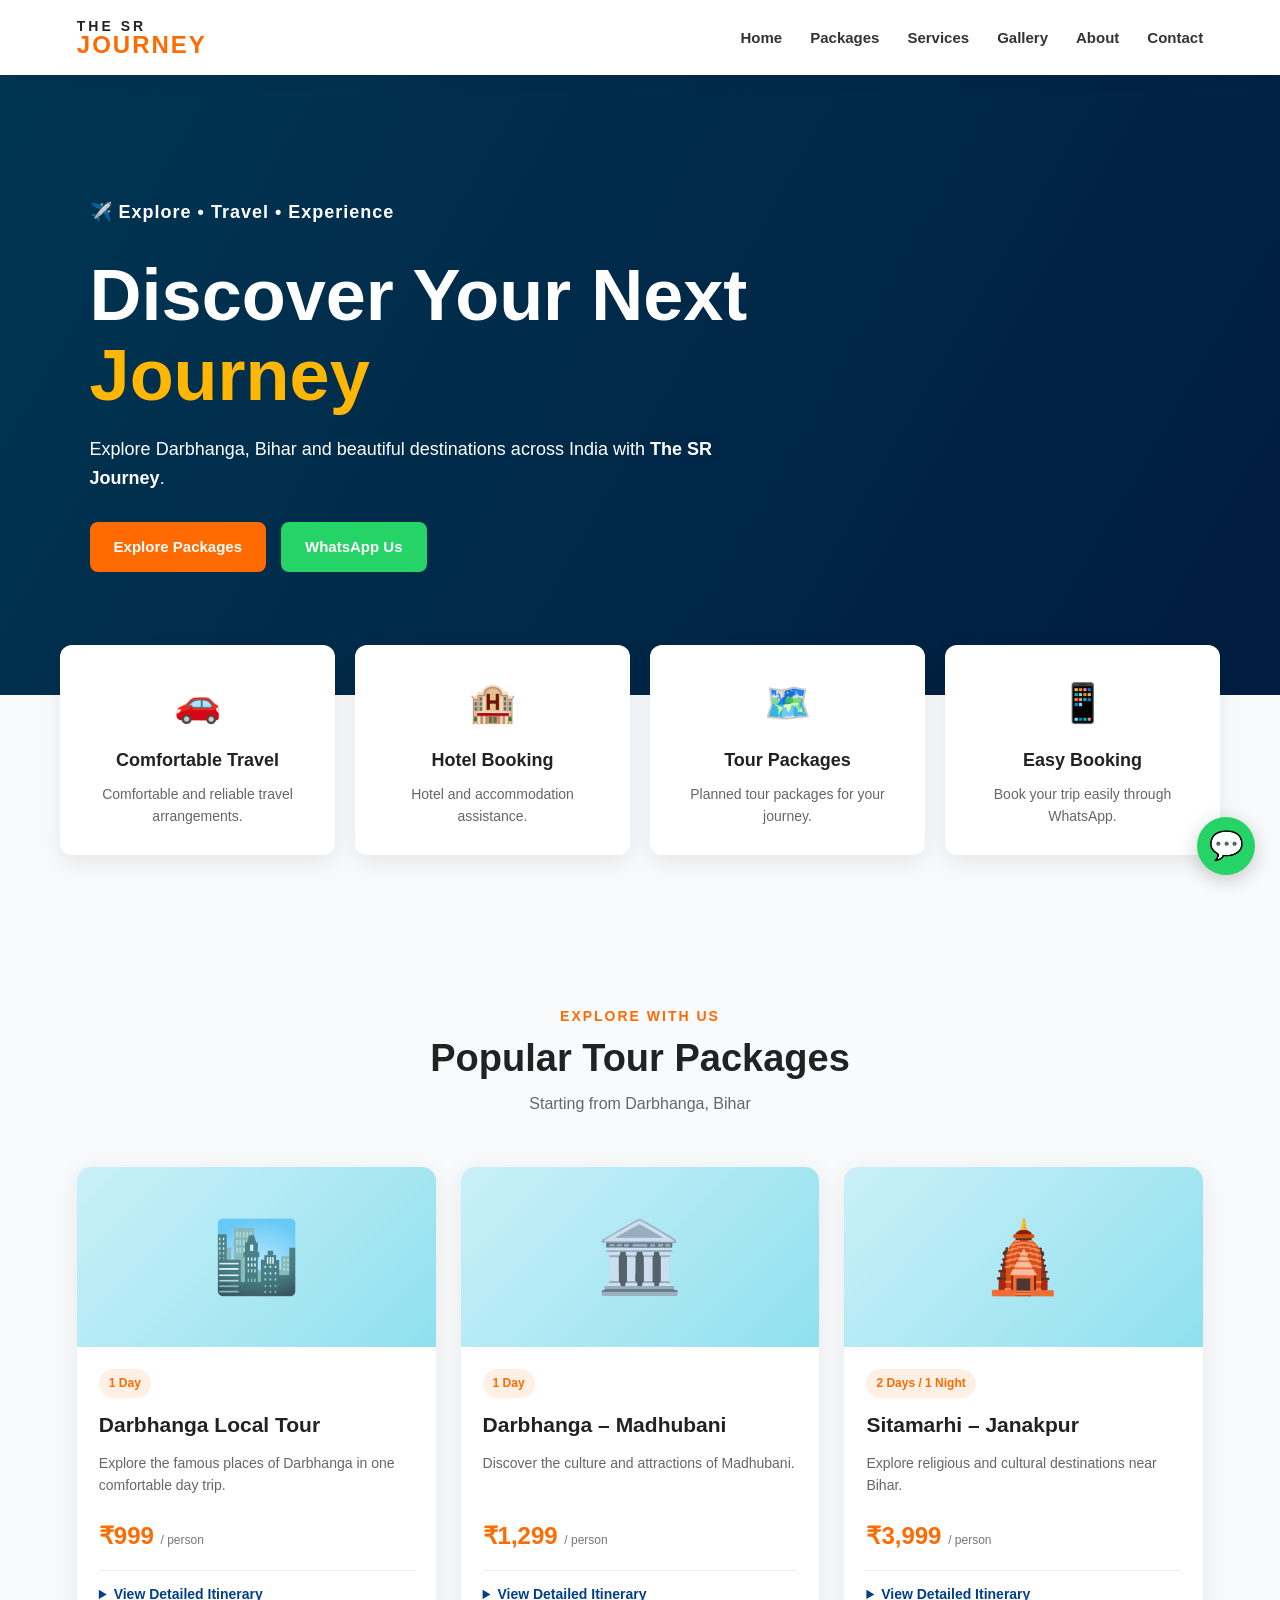
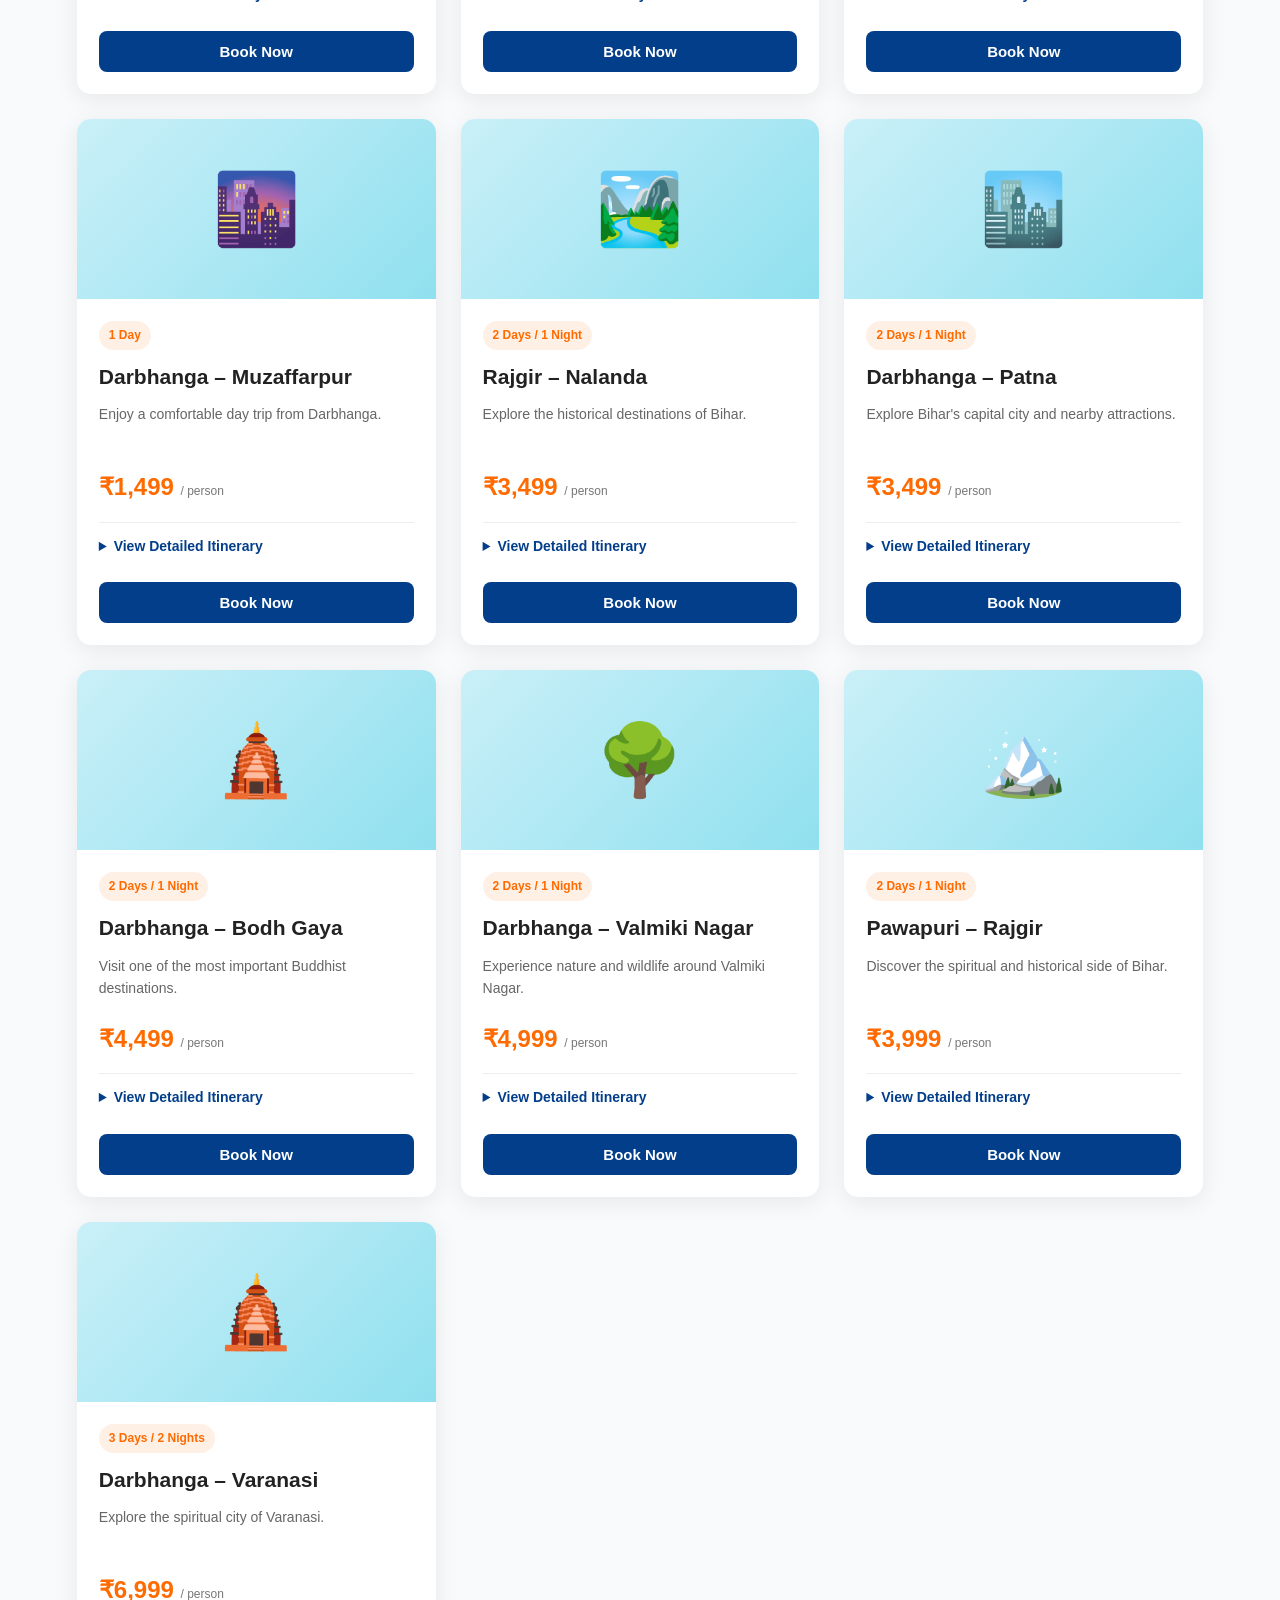
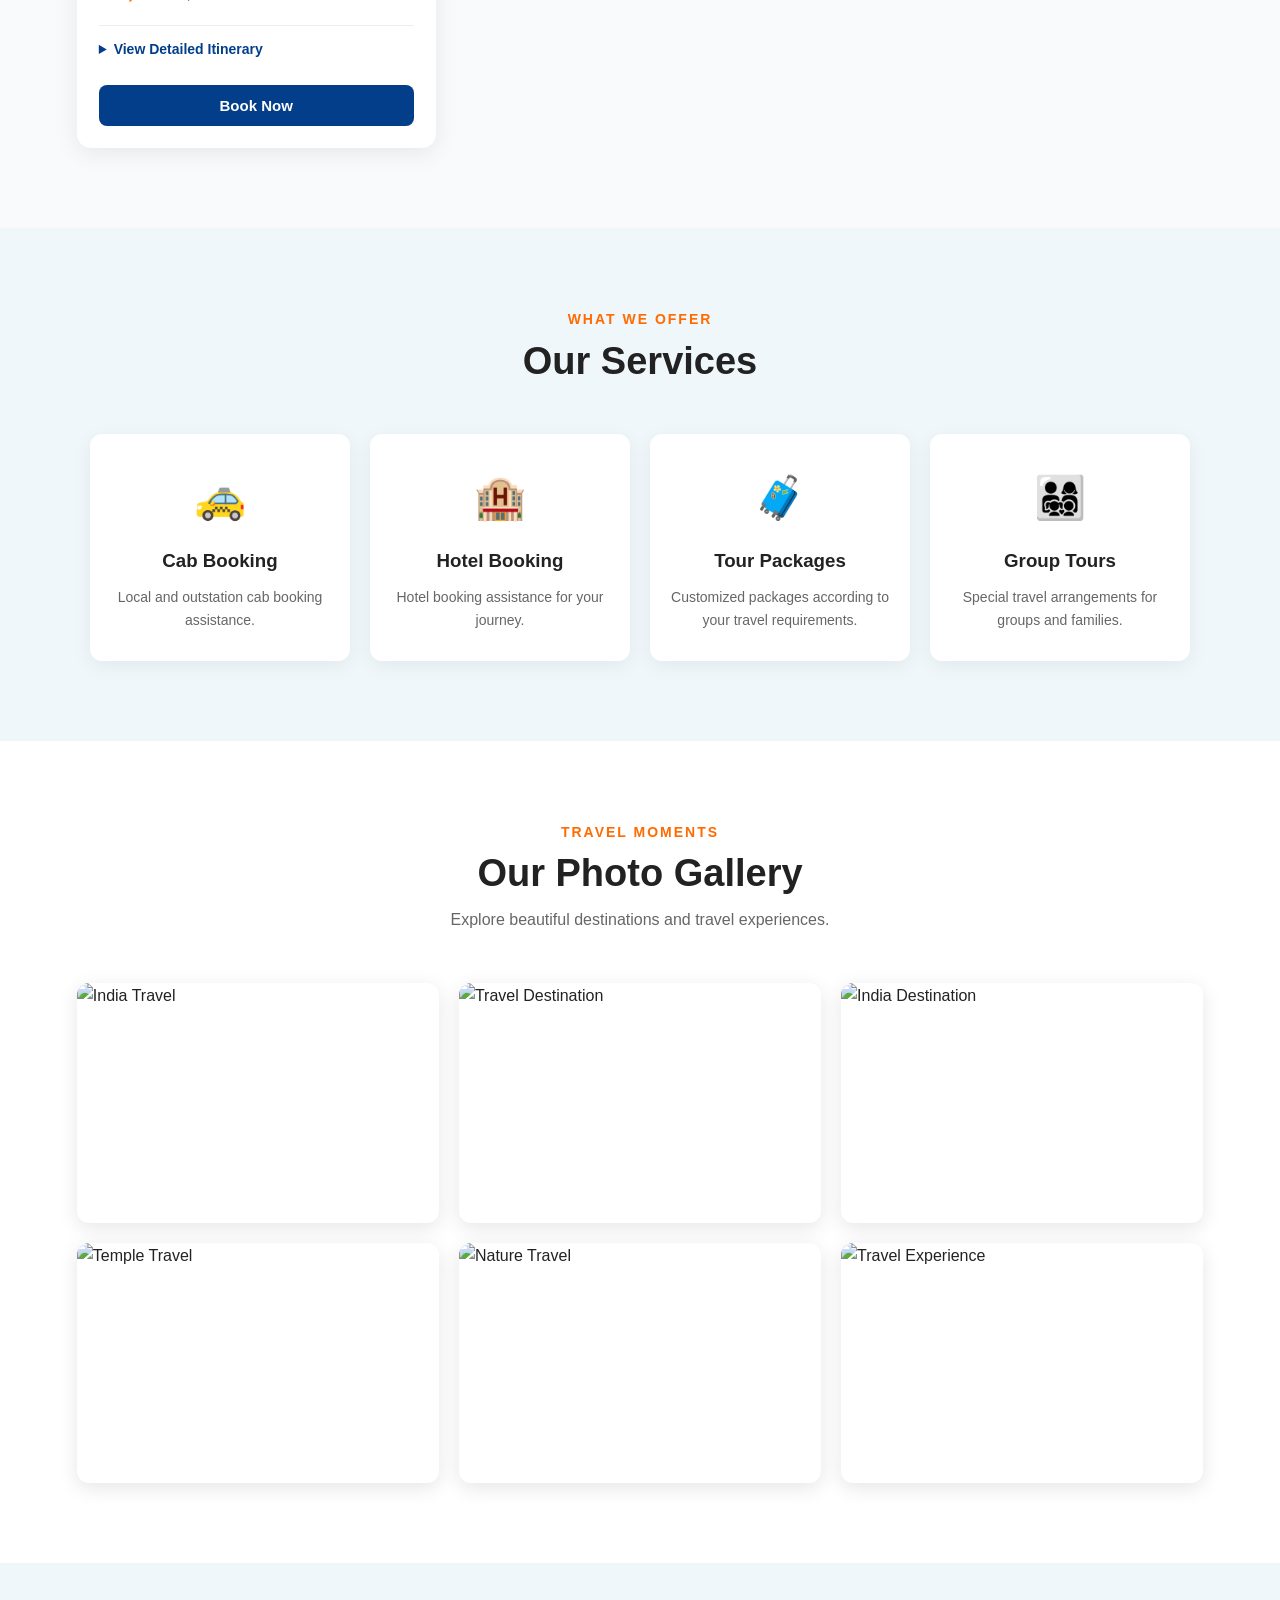
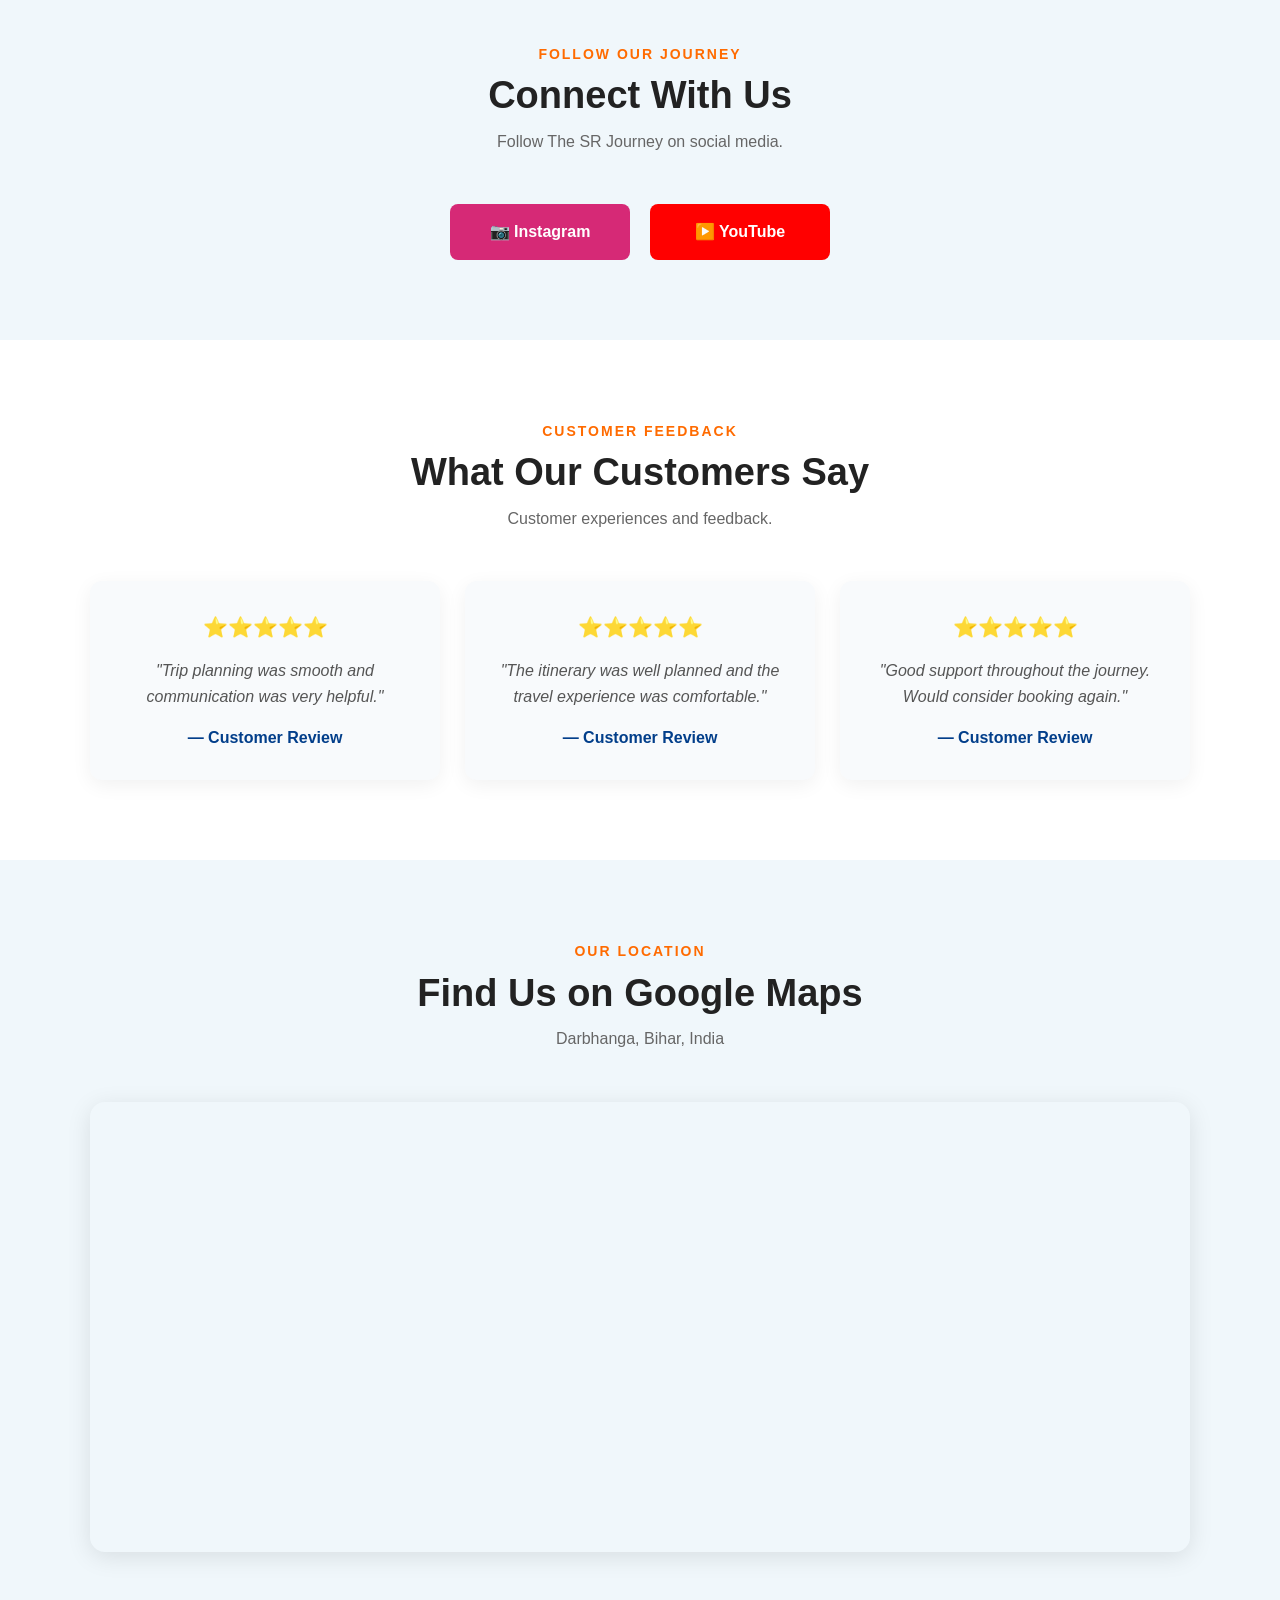
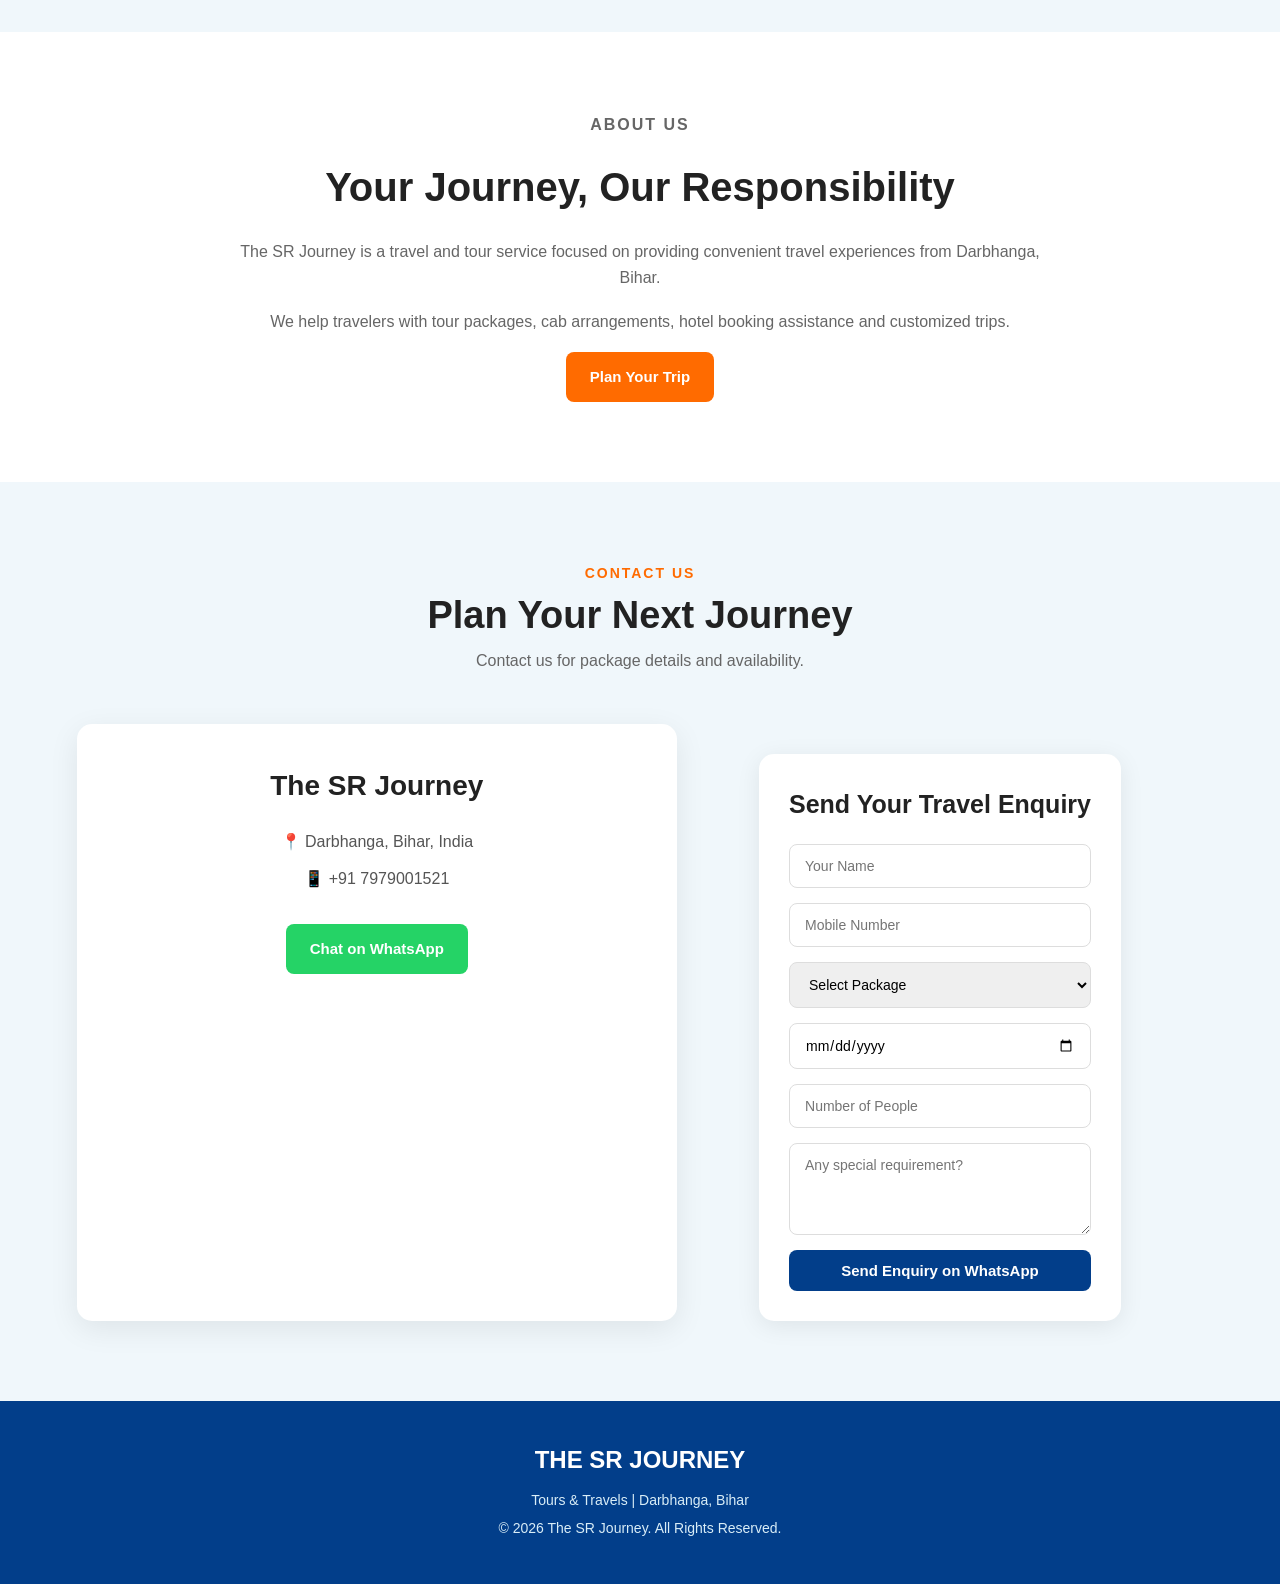
==== index.html @ c3133c17 "Add files via upload" ====
<!DOCTYPE html>
<html lang="en">

<head>
    <meta charset="UTF-8">

    <meta name="viewport"
        content="width=device-width, initial-scale=1.0">

    <meta name="description"
        content="The SR Journey - Tours & Travels. Explore Darbhanga, Bihar and beautiful destinations across India.">

    <meta name="keywords"
        content="Darbhanga tour, Bihar tourism, Darbhanga travel, Bihar tour packages, The SR Journey">

    <meta name="author"
        content="The SR Journey">

    <title>The SR Journey | Tours & Travels</title>

    <link rel="stylesheet" href="style.css">

    <link rel="manifest" href="manifest.json">
    <meta name="theme-color" content="#023e8a">

</head>

<body>

    <!-- ================= HEADER ================= -->

    <header class="header">

        <div class="logo">
            <span>THE SR</span>
            <strong>JOURNEY</strong>
        </div>

        <nav class="navbar" id="navbar">

            <a href="#home">Home</a>
            <a href="#packages">Packages</a>
            <a href="#services">Services</a>
            <a href="#gallery">Gallery</a>
            <a href="#about">About</a>
            <a href="#contact">Contact</a>

        </nav>

        <button class="menu-btn"
            onclick="toggleMenu()">
            ☰
        </button>
        <button id="installBtn"
        class="install-btn"
        type="button"
        hidden>
    Install App
</button>

    </header>


    <!-- ================= HERO ================= -->

    <section id="home" class="hero">

        <div class="hero-content">

            <p class="hero-small">
                ✈️ Explore • Travel • Experience
            </p>

            <h1>
                Discover Your Next
                <span>Journey</span>
            </h1>

            <p>
                Explore Darbhanga, Bihar and beautiful
                destinations across India with
                <strong>The SR Journey</strong>.
            </p>

            <div class="hero-buttons">

                <a href="#packages"
                    class="btn primary-btn">
                    Explore Packages
                </a>

                <a href="https://wa.me/917979001521"
                    target="_blank"
                    class="btn whatsapp-btn">
                    WhatsApp Us
                </a>

            </div>

        </div>

    </section>


    <!-- ================= FEATURES ================= -->

    <section class="features">

        <div class="feature-card">
            <div class="feature-icon">🚗</div>
            <h3>Comfortable Travel</h3>
            <p>Comfortable and reliable travel arrangements.</p>
        </div>

        <div class="feature-card">
            <div class="feature-icon">🏨</div>
            <h3>Hotel Booking</h3>
            <p>Hotel and accommodation assistance.</p>
        </div>

        <div class="feature-card">
            <div class="feature-icon">🗺️</div>
            <h3>Tour Packages</h3>
            <p>Planned tour packages for your journey.</p>
        </div>

        <div class="feature-card">
            <div class="feature-icon">📱</div>
            <h3>Easy Booking</h3>
            <p>Book your trip easily through WhatsApp.</p>
        </div>

    </section>


    <!-- ================= PACKAGES ================= -->

    <section id="packages" class="section">

        <div class="section-title">

            <p>EXPLORE WITH US</p>

            <h2>
                Popular Tour Packages
            </h2>

            <span>
                Starting from Darbhanga, Bihar
            </span>

        </div>


        <div class="packages-container">


            <!-- PACKAGE 1 -->

            <div class="package-card">

                <div class="package-image">
                    🏙️
                </div>

             <div class="package-content">

    <span class="package-tag">
        1 Day
    </span>

    <h3>
        Darbhanga Local Tour
    </h3>

    <p>
        Explore the famous places of Darbhanga
        in one comfortable day trip.
    </p>

    <div class="price">
        ₹999 <small>/ person</small>
    </div>


    <details>

        <summary>
            View Detailed Itinerary
        </summary>

        <div class="itinerary">

            <p>
                <strong>Morning:</strong>
                Pickup from Darbhanga.
            </p>

            <p>
                <strong>Day:</strong>
                Local sightseeing and
                major attractions.
            </p>

            <p>
                <strong>Evening:</strong>
                Return to Darbhanga.
            </p>

        </div>

    </details>


    <button
        onclick="bookPackage('Darbhanga Local Tour - 1 Day')"
        class="book-btn">

        Book Now

    </button>

</div>

            </div>


            <!-- PACKAGE 2 -->

            <div class="package-card">

                <div class="package-image">
                    🏛️
                </div>

                <div class="package-content">

                    <span class="package-tag">
                        1 Day
                    </span>

                    <h3>
                        Darbhanga – Madhubani
                    </h3>

                    <p>
                        Discover the culture and
                        attractions of Madhubani.
                    </p>

                    <div class="price">
                        ₹1,299 <small>/ person</small>
                    </div>
                    <details>

    <summary>
        View Detailed Itinerary
    </summary>

    <div class="itinerary">

        <p>
            <strong>Morning:</strong>
            Pickup from Darbhanga.
        </p>

        <p>
            <strong>Day:</strong>
            Travel towards Madhubani
            and explore local attractions.
        </p>

        <p>
            <strong>Evening:</strong>
            Return towards Darbhanga.
        </p>

    </div>

</details>
                    <button
                        onclick="bookPackage('Darbhanga - Madhubani - 1 Day')"
                        class="book-btn">
                        Book Now
                    </button>

                </div>

            </div>


            <!-- PACKAGE 3 -->

            <div class="package-card">

                <div class="package-image">
                    🛕
                </div>

                <div class="package-content">

                    <span class="package-tag">
                        2 Days / 1 Night
                    </span>

                    <h3>
                        Sitamarhi – Janakpur
                    </h3>

                    <p>
                        Explore religious and cultural
                        destinations near Bihar.
                    </p>

                    <div class="price">
                        ₹3,999 <small>/ person</small>
                    </div>
                    <details>

    <summary>
        View Detailed Itinerary
    </summary>

    <div class="itinerary">

        <p>
            <strong>Day 1:</strong>
            Darbhanga → Sitamarhi →
            Janakpur. Local sightseeing
            and overnight stay.
        </p>

        <p>
            <strong>Day 2:</strong>
            Janakpur sightseeing →
            return journey towards Darbhanga.
        </p>

    </div>

</details>
                    <button
                        onclick="bookPackage('Sitamarhi - Janakpur - 2 Days / 1 Night')"
                        class="book-btn">
                        Book Now
                    </button>

                </div>

            </div>


            <!-- PACKAGE 4 -->

            <div class="package-card">

                <div class="package-image">
                    🌆
                </div>

                <div class="package-content">

                    <span class="package-tag">
                        1 Day
                    </span>

                    <h3>
                        Darbhanga – Muzaffarpur
                    </h3>

                    <p>
                        Enjoy a comfortable day trip
                        from Darbhanga.
                    </p>

                    <div class="price">
                        ₹1,499 <small>/ person</small>
                    </div>
                    <details>

    <summary>
        View Detailed Itinerary
    </summary>

    <div class="itinerary">

        <p>
            <strong>Morning:</strong>
            Pickup from Darbhanga.
        </p>

        <p>
            <strong>Day:</strong>
            Travel to Muzaffarpur and
            explore selected attractions.
        </p>

        <p>
            <strong>Evening:</strong>
            Return to Darbhanga.
        </p>

    </div>

</details>
                    <button
                        onclick="bookPackage('Darbhanga - Muzaffarpur - 1 Day')"
                        class="book-btn">
                        Book Now
                    </button>

                </div>

            </div>


            <!-- PACKAGE 5 -->

            <div class="package-card">

                <div class="package-image">
                    🏞️
                </div>

                <div class="package-content">

                    <span class="package-tag">
                        2 Days / 1 Night
                    </span>

                    <h3>
                        Rajgir – Nalanda
                    </h3>

                    <p>
                        Explore the historical destinations
                        of Bihar.
                    </p>

                    <div class="price">
                        ₹3,499 <small>/ person</small>
                    </div>
                    <details>

    <summary>
        View Detailed Itinerary
    </summary>

    <div class="itinerary">

        <p>
            <strong>Day 1:</strong>
            Darbhanga → Rajgir.
            Sightseeing and overnight stay.
        </p>

        <p>
            <strong>Day 2:</strong>
            Rajgir → Nalanda sightseeing →
            return journey.
        </p>

    </div>

</details>
                    <button
                        onclick="bookPackage('Rajgir - Nalanda - 2 Days / 1 Night')"
                        class="book-btn">
                        Book Now
                    </button>

                </div>

            </div>


            <!-- PACKAGE 6 -->

            <div class="package-card">

                <div class="package-image">
                    🏙️
                </div>

                <div class="package-content">

                    <span class="package-tag">
                        2 Days / 1 Night
                    </span>

                    <h3>
                        Darbhanga – Patna
                    </h3>

                    <p>
                        Explore Bihar's capital city
                        and nearby attractions.
                    </p>

                    <div class="price">
                        ₹3,499 <small>/ person</small>
                    </div>
                    <details>

    <summary>
        View Detailed Itinerary
    </summary>

    <div class="itinerary">

        <p>
            <strong>Day 1:</strong>
            Darbhanga → Patna.
            City sightseeing and overnight stay.
        </p>

        <p>
            <strong>Day 2:</strong>
            Patna sightseeing →
            return towards Darbhanga.
        </p>

    </div>

</details>
                    <button
                        onclick="bookPackage('Darbhanga - Patna - 2 Days / 1 Night')"
                        class="book-btn">
                        Book Now
                    </button>

                </div>

            </div>


            <!-- PACKAGE 7 -->

            <div class="package-card">

                <div class="package-image">
                    🛕
                </div>

                <div class="package-content">

                    <span class="package-tag">
                        2 Days / 1 Night
                    </span>

                    <h3>
                        Darbhanga – Bodh Gaya
                    </h3>

                    <p>
                        Visit one of the most important
                        Buddhist destinations.
                    </p>

                    <div class="price">
                        ₹4,499 <small>/ person</small>
                    </div>
                    <details>

    <summary>
        View Detailed Itinerary
    </summary>

    <div class="itinerary">

        <p>
            <strong>Day 1:</strong>
            Darbhanga → Bodh Gaya.
            Local sightseeing and overnight stay.
        </p>

        <p>
            <strong>Day 2:</strong>
            Bodh Gaya sightseeing →
            return journey.
        </p>

    </div>

</details>
                    <button
                        onclick="bookPackage('Darbhanga - Bodh Gaya - 2 Days / 1 Night')"
                        class="book-btn">
                        Book Now
                    </button>

                </div>

            </div>


            <!-- PACKAGE 8 -->

            <div class="package-card">

                <div class="package-image">
                    🌳
                </div>

                <div class="package-content">

                    <span class="package-tag">
                        2 Days / 1 Night
                    </span>

                    <h3>
                        Darbhanga – Valmiki Nagar
                    </h3>

                    <p>
                        Experience nature and wildlife
                        around Valmiki Nagar.
                    </p>

                    <div class="price">
                        ₹4,999 <small>/ person</small>
                    </div>
                    <details>

    <summary>
        View Detailed Itinerary
    </summary>

    <div class="itinerary">

        <p>
            <strong>Day 1:</strong>
            Darbhanga → Valmiki Nagar.
            Nature and local sightseeing.
        </p>

        <p>
            <strong>Day 2:</strong>
            Local exploration →
            return journey.
        </p>

    </div>

</details>
                    <button
                        onclick="bookPackage('Darbhanga - Valmiki Nagar - 2 Days / 1 Night')"
                        class="book-btn">
                        Book Now
                    </button>

                </div>

            </div>


            <!-- PACKAGE 9 -->

            <div class="package-card">

                <div class="package-image">
                    🏔️
                </div>

                <div class="package-content">

                    <span class="package-tag">
                        2 Days / 1 Night
                    </span>

                    <h3>
                        Pawapuri – Rajgir
                    </h3>

                    <p>
                        Discover the spiritual and
                        historical side of Bihar.
                    </p>

                    <div class="price">
                        ₹3,999 <small>/ person</small>
                    </div>
                    <details>

    <summary>
        View Detailed Itinerary
    </summary>

    <div class="itinerary">

        <p>
            <strong>Day 1:</strong>
            Darbhanga → Pawapuri →
            Rajgir. Sightseeing and overnight stay.
        </p>

        <p>
            <strong>Day 2:</strong>
            Rajgir sightseeing →
            return towards Darbhanga.
        </p>

    </div>

</details>
                    <button
                        onclick="bookPackage('Pawapuri - Rajgir - 2 Days / 1 Night')"
                        class="book-btn">
                        Book Now
                    </button>

                </div>

            </div>


            <!-- PACKAGE 10 -->

            <div class="package-card">

                <div class="package-image">
                    🛕
                </div>

                <div class="package-content">

                    <span class="package-tag">
                        3 Days / 2 Nights
                    </span>

                    <h3>
                        Darbhanga – Varanasi
                    </h3>

                    <p>
                        Explore the spiritual city
                        of Varanasi.
                    </p>

                    <div class="price">
                        ₹6,999 <small>/ person</small>
                    </div>
                    <details>

    <summary>
        View Detailed Itinerary
    </summary>

    <div class="itinerary">

        <p>
            <strong>Day 1:</strong>
            Darbhanga → Varanasi.
            Hotel check-in and local exploration.
        </p>

        <p>
            <strong>Day 2:</strong>
            Varanasi sightseeing and
            local attractions.
        </p>

        <p>
            <strong>Day 3:</strong>
            Morning sightseeing →
            return journey towards Darbhanga.
        </p>

    </div>

</details>
                    <button
                        onclick="bookPackage('Darbhanga - Varanasi - 3 Days / 2 Nights')"
                        class="book-btn">
                        Book Now
                    </button>

                </div>

            </div>

        </div>

    </section>


    <!-- ================= SERVICES ================= -->

    <section id="services" class="section services-section">

        <div class="section-title">

            <p>WHAT WE OFFER</p>

            <h2>
                Our Services
            </h2>

        </div>


        <div class="services-container">

            <div class="service-card">
                <div>🚕</div>
                <h3>Cab Booking</h3>
                <p>
                    Local and outstation cab
                    booking assistance.
                </p>
            </div>

            <div class="service-card">
                <div>🏨</div>
                <h3>Hotel Booking</h3>
                <p>
                    Hotel booking assistance
                    for your journey.
                </p>
            </div>

            <div class="service-card">
                <div>🧳</div>
                <h3>Tour Packages</h3>
                <p>
                    Customized packages according
                    to your travel requirements.
                </p>
            </div>

            <div class="service-card">
                <div>👨‍👩‍👧‍👦</div>
                <h3>Group Tours</h3>
                <p>
                    Special travel arrangements
                    for groups and families.
                </p>
            </div>

        </div>

    </section>

    <!-- ================= GALLERY ================= -->

<section id="gallery" class="section gallery-section">

    <div class="section-title">

        <p>TRAVEL MOMENTS</p>

        <h2>Our Photo Gallery</h2>

        <span>
            Explore beautiful destinations and travel experiences.
        </span>

    </div>

    <div class="gallery-container">

        <div class="gallery-item">
            <img
                src="https://images.unsplash.com/photo-1524498250077-390f9e378fc0?auto=format&fit=crop&w=900&q=80"
                alt="India Travel">
        </div>

        <div class="gallery-item">
            <img
                src="https://images.unsplash.com/photo-1590050752117-23a9d7fc6c4b?auto=format&fit=crop&w=900&q=80"
                alt="Travel Destination">
        </div>

        <div class="gallery-item">
            <img
                src="https://images.unsplash.com/photo-1548013146-72479768bada?auto=format&fit=crop&w=900&q=80"
                alt="India Destination">
        </div>

        <div class="gallery-item">
            <img
                src="https://images.unsplash.com/photo-1561361058-c24cecae35ca?auto=format&fit=crop&w=900&q=80"
                alt="Temple Travel">
        </div>

        <div class="gallery-item">
            <img
                src="https://images.unsplash.com/photo-1500534314209-a25ddb2bd429?auto=format&fit=crop&w=900&q=80"
                alt="Nature Travel">
        </div>

        <div class="gallery-item">
            <img
                src="https://images.unsplash.com/photo-1544735716-392fe2489ffa?auto=format&fit=crop&w=900&q=80"
                alt="Travel Experience">
        </div>

    </div>

</section>

<!-- ================= SOCIAL MEDIA ================= -->

<section class="section social-section">

    <div class="section-title">

        <p>FOLLOW OUR JOURNEY</p>

        <h2>Connect With Us</h2>

        <span>
            Follow The SR Journey on social media.
        </span>

    </div>

    <div class="social-buttons">

        <!-- Replace # with your Instagram URL -->

        <a
            href="#"
            target="_blank"
            class="social instagram">

            📷 Instagram

        </a>


        <!-- Replace # with your YouTube URL -->

        <a
            href="#"
            target="_blank"
            class="social youtube">

            ▶️ YouTube

        </a>

    </div>

</section>

<!-- ================= REVIEWS ================= -->

<section class="section reviews-section">

    <div class="section-title">

        <p>CUSTOMER FEEDBACK</p>

        <h2>What Our Customers Say</h2>

        <span>
            Customer experiences and feedback.
        </span>

    </div>


    <div class="reviews-container">


        <div class="review-card">

            <div class="stars">
                ⭐⭐⭐⭐⭐
            </div>

            <p>
                "Trip planning was smooth and
                communication was very helpful."
            </p>

            <h4>
                — Customer Review
            </h4>

        </div>


        <div class="review-card">

            <div class="stars">
                ⭐⭐⭐⭐⭐
            </div>

            <p>
                "The itinerary was well planned
                and the travel experience was
                comfortable."
            </p>

            <h4>
                — Customer Review
            </h4>

        </div>


        <div class="review-card">

            <div class="stars">
                ⭐⭐⭐⭐⭐
            </div>

            <p>
                "Good support throughout the
                journey. Would consider booking
                again."
            </p>

            <h4>
                — Customer Review
            </h4>

        </div>

    </div>

</section>
<!-- ================= GOOGLE MAP ================= -->

<section class="section map-section">

    <div class="section-title">

        <p>OUR LOCATION</p>

        <h2>Find Us on Google Maps</h2>

        <span>
            Darbhanga, Bihar, India
        </span>

    </div>


    <div class="map-container">

        <iframe
            src="https://www.google.com/maps?q=Darbhanga,Bihar,India&output=embed"
            width="100%"
            height="450"
            style="border:0;"
            allowfullscreen=""
            loading="lazy">
        </iframe>

    </div>

</section>

    <!-- ================= ABOUT ================= -->

    <section id="about" class="section about-section">

        <div class="about-content">

            <div class="about-text">

                <p class="section-label">
                    ABOUT US
                </p>

                <h2>
                    Your Journey,
                    Our Responsibility
                </h2>

                <p>
                    The SR Journey is a travel and
                    tour service focused on providing
                    convenient travel experiences
                    from Darbhanga, Bihar.
                </p>

                <p>
                    We help travelers with tour
                    packages, cab arrangements,
                    hotel booking assistance and
                    customized trips.
                </p>

                <a href="#contact"
                    class="btn primary-btn">
                    Plan Your Trip
                </a>

            </div>

        </div>

    </section>


    <!-- ================= CONTACT ================= -->

    <section id="contact" class="section contact-section">

        <div class="section-title">

            <p>CONTACT US</p>

            <h2>
                Plan Your Next Journey
            </h2>

            <span>
                Contact us for package details
                and availability.
            </span>

        </div>


        <div class="contact-container">

            <div class="contact-card">

                <h3>
                    The SR Journey
                </h3>

                <p>
                    📍 Darbhanga, Bihar, India
                </p>

                <p>
                    📱 +91 7979001521
                </p>

                <a
                    href="https://wa.me/917979001521"
                    target="_blank"
                    class="btn whatsapp-btn">
                    Chat on WhatsApp
                </a>

            </div>
                <div class="booking-form-container">

    <h3>
        Send Your Travel Enquiry
    </h3>

    <form id="bookingForm">

        <input
            type="text"
            id="name"
            placeholder="Your Name"
            required>


        <input
            type="tel"
            id="phone"
            placeholder="Mobile Number"
            required>


        <select
            id="destination"
            required>

            <option value="">
                Select Package
            </option>

            <option>
                Darbhanga Local Tour
            </option>

            <option>
                Darbhanga - Madhubani
            </option>

            <option>
                Sitamarhi - Janakpur
            </option>

            <option>
                Darbhanga - Muzaffarpur
            </option>

            <option>
                Rajgir - Nalanda
            </option>

            <option>
                Darbhanga - Patna
            </option>

            <option>
                Darbhanga - Bodh Gaya
            </option>

            <option>
                Darbhanga - Valmiki Nagar
            </option>

            <option>
                Pawapuri - Rajgir
            </option>

            <option>
                Darbhanga - Varanasi
            </option>

        </select>


        <input
            type="date"
            id="date"
            required>


        <input
            type="number"
            id="people"
            placeholder="Number of People"
            min="1"
            required>


        <textarea
            id="message"
            rows="4"
            placeholder="Any special requirement?"></textarea>


        <button
            type="submit"
            class="book-btn">

            Send Enquiry on WhatsApp

        </button>

    </form>

</div>
        </div>

    </section>


    <!-- ================= FOOTER ================= -->

    <footer class="footer">

        <h3>
            THE SR JOURNEY
        </h3>

        <p>
            Tours & Travels | Darbhanga, Bihar
        </p>

        <p>
            © 2026 The SR Journey.
            All Rights Reserved.
        </p>

    </footer>


    <!-- ================= WHATSAPP FLOAT ================= -->

    <a
        href="https://wa.me/917979001521"
        target="_blank"
        class="floating-whatsapp">

        💬

    </a>


    <script src="script.js"></script>

</body>

</html>
---- style.css ----
/* =========================================
   THE SR JOURNEY - MAIN STYLESHEET
   ========================================= */

* {
    margin: 0;
    padding: 0;
    box-sizing: border-box;
}

html {
    scroll-behavior: smooth;
}

body {
    font-family: Arial, Helvetica, sans-serif;
    line-height: 1.6;
    color: #222;
    background: #f8fafc;
}

a {
    text-decoration: none;
    color: inherit;
}

button {
    font-family: inherit;
}


/* =========================================
   HEADER
   ========================================= */

.header {
    position: sticky;
    top: 0;
    z-index: 1000;

    width: 100%;
    min-height: 75px;

    display: flex;
    align-items: center;
    justify-content: space-between;

    padding: 0 6%;

    background: #ffffff;
    box-shadow: 0 2px 15px rgba(0, 0, 0, 0.08);
}


/* LOGO */

.logo {
    display: flex;
    flex-direction: column;
    line-height: 1;
}

.logo span {
    font-size: 14px;
    font-weight: 700;
    letter-spacing: 3px;
}

.logo strong {
    font-size: 24px;
    color: #ff6b00;
    letter-spacing: 2px;
}


/* NAVIGATION */

.navbar {
    display: flex;
    align-items: center;
    gap: 28px;
}

.navbar a {
    font-size: 15px;
    font-weight: 600;
    color: #333;

    transition: 0.3s;
}

.navbar a:hover {
    color: #ff6b00;
}


/* MOBILE MENU BUTTON */

.menu-btn {
    display: none;

    border: none;
    background: transparent;

    font-size: 28px;
    cursor: pointer;
}


/* =========================================
   HERO SECTION
   ========================================= */

.hero {
    min-height: 620px;

    display: flex;
    align-items: center;

    padding: 80px 7%;

    background:
        linear-gradient(
            rgba(0, 0, 0, 0.55),
            rgba(0, 0, 0, 0.55)
        ),
        linear-gradient(
            120deg,
            #0077b6,
            #023e8a
        );

    color: #ffffff;
}

.hero-content {
    max-width: 750px;
}

.hero-small {
    margin-bottom: 15px;

    font-size: 16px;
    font-weight: 600;
    letter-spacing: 1px;
}

.hero h1 {
    margin-bottom: 20px;

    font-size: clamp(42px, 6vw, 72px);
    line-height: 1.1;
}

.hero h1 span {
    color: #ffb703;
}

.hero p {
    max-width: 650px;

    font-size: 18px;
    margin-bottom: 30px;
}


/* HERO BUTTONS */

.hero-buttons {
    display: flex;
    gap: 15px;
    flex-wrap: wrap;
}

.btn {
    display: inline-block;

    padding: 13px 24px;

    border-radius: 8px;

    font-size: 15px;
    font-weight: 700;

    cursor: pointer;

    transition: 0.3s;
}

.primary-btn {
    background: #ff6b00;
    color: #ffffff;
}

.primary-btn:hover {
    background: #e85d00;
    transform: translateY(-2px);
}

.whatsapp-btn {
    background: #25d366;
    color: #ffffff;
}

.whatsapp-btn:hover {
    background: #1ebe5d;
    transform: translateY(-2px);
}


/* =========================================
   FEATURES
   ========================================= */

.features {
    display: grid;

    grid-template-columns:
        repeat(4, 1fr);

    gap: 20px;

    max-width: 1200px;

    margin: -50px auto 70px;

    padding: 0 20px;

    position: relative;
    z-index: 5;
}

.feature-card {
    padding: 28px 20px;

    background: #ffffff;

    border-radius: 12px;

    text-align: center;

    box-shadow:
        0 8px 25px rgba(0, 0, 0, 0.08);

    transition: 0.3s;
}

.feature-card:hover {
    transform: translateY(-6px);
}

.feature-icon {
    font-size: 38px;
    margin-bottom: 12px;
}

.feature-card h3 {
    margin-bottom: 8px;

    font-size: 18px;
}

.feature-card p {
    color: #666;
    font-size: 14px;
}


/* =========================================
   COMMON SECTION
   ========================================= */

.section {
    padding: 80px 6%;
}

.section-title {
    text-align: center;

    max-width: 750px;

    margin: 0 auto 50px;
}

.section-title p,
.section-label {
    color: #ff6b00;

    font-size: 14px;
    font-weight: 800;

    letter-spacing: 2px;

    margin-bottom: 8px;
}

.section-title h2 {
    margin-bottom: 10px;

    font-size: 38px;
    line-height: 1.2;
}

.section-title span {
    color: #666;
}


/* =========================================
   PACKAGE SECTION
   ========================================= */

.packages-container {
    max-width: 1200px;

    margin: auto;

    display: grid;

    grid-template-columns:
        repeat(3, 1fr);

    gap: 25px;
}


/* PACKAGE CARD */

.package-card {
    overflow: hidden;

    background: #ffffff;

    border-radius: 14px;

    box-shadow:
        0 5px 25px rgba(0, 0, 0, 0.08);

    transition: 0.3s;
}

.package-card:hover {
    transform: translateY(-7px);

    box-shadow:
        0 15px 35px rgba(0, 0, 0, 0.12);
}


/* PACKAGE IMAGE */

.package-image {
    height: 180px;

    display: flex;
    align-items: center;
    justify-content: center;

    font-size: 70px;

    background:
        linear-gradient(
            135deg,
            #caf0f8,
            #90e0ef
        );
}


/* PACKAGE CONTENT */

.package-content {
    padding: 22px;
}

.package-tag {
    display: inline-block;

    padding: 5px 10px;

    margin-bottom: 10px;

    border-radius: 20px;

    background: #fff0e6;

    color: #ff6b00;

    font-size: 12px;
    font-weight: 700;
}

.package-content h3 {
    margin-bottom: 10px;

    font-size: 21px;
}

.package-content p {
    min-height: 50px;

    margin-bottom: 15px;

    color: #666;

    font-size: 14px;
}

.price {
    margin-bottom: 15px;

    font-size: 24px;
    font-weight: 800;

    color: #ff6b00;
}

.price small {
    color: #777;

    font-size: 12px;
    font-weight: 400;
}

.book-btn {
    width: 100%;

    padding: 12px;

    border: none;
    border-radius: 8px;

    background: #023e8a;

    color: #ffffff;

    font-size: 15px;
    font-weight: 700;

    cursor: pointer;

    transition: 0.3s;
}

.book-btn:hover {
    background: #0077b6;
}


/* =========================================
   SERVICES
   ========================================= */

.services-section {
    background: #f0f7fb;
}

.services-container {
    max-width: 1100px;

    margin: auto;

    display: grid;

    grid-template-columns:
        repeat(4, 1fr);

    gap: 20px;
}

.service-card {
    padding: 30px 20px;

    background: #ffffff;

    border-radius: 12px;

    text-align: center;

    box-shadow:
        0 5px 20px rgba(0, 0, 0, 0.06);

    transition: 0.3s;
}

.service-card:hover {
    transform: translateY(-5px);
}

.service-card > div {
    margin-bottom: 15px;

    font-size: 42px;
}

.service-card h3 {
    margin-bottom: 10px;
}

.service-card p {
    color: #666;
    font-size: 14px;
}


/* =========================================
   ABOUT
   ========================================= */

.about-section {
    background: #ffffff;
}

.about-content {
    max-width: 1100px;

    margin: auto;

    display: flex;

    justify-content: center;
}

.about-text {
    max-width: 800px;

    text-align: center;
}

.about-text h2 {
    margin-bottom: 20px;

    font-size: 40px;
}

.about-text p {
    margin-bottom: 18px;

    color: #666;

    font-size: 16px;
}


/* =========================================
   CONTACT
   ========================================= */

.contact-section {
    background: #f0f7fb;
}

.contact-container {
    display: flex;
    justify-content: center;
}

.contact-card {
    width: 100%;
    max-width: 600px;

    padding: 40px;

    background: #ffffff;

    border-radius: 15px;

    text-align: center;

    box-shadow:
        0 8px 30px rgba(0, 0, 0, 0.08);
}

.contact-card h3 {
    margin-bottom: 20px;

    font-size: 28px;
}

.contact-card p {
    margin-bottom: 12px;

    color: #555;
}

.contact-card .btn {
    margin-top: 20px;
}


/* =========================================
   FOOTER
   ========================================= */

.footer {
    padding: 40px 20px;

    background: #023e8a;

    color: #ffffff;

    text-align: center;
}

.footer h3 {
    margin-bottom: 10px;

    font-size: 24px;
}

.footer p {
    margin-bottom: 5px;

    color: #d9edf7;

    font-size: 14px;
}


/* =========================================
   FLOATING WHATSAPP
   ========================================= */

.floating-whatsapp {
    position: fixed;

    right: 25px;
    bottom: 25px;

    width: 58px;
    height: 58px;

    display: flex;
    align-items: center;
    justify-content: center;

    border-radius: 50%;

    background: #25d366;

    color: #ffffff;

    font-size: 28px;

    box-shadow:
        0 5px 20px rgba(0, 0, 0, 0.2);

    z-index: 999;

    transition: 0.3s;
}

.floating-whatsapp:hover {
    transform: scale(1.1);
}


/* =========================================
   TABLET
   ========================================= */

@media (max-width: 1000px) {

    .packages-container {
        grid-template-columns:
            repeat(2, 1fr);
    }

    .features {
        grid-template-columns:
            repeat(2, 1fr);
    }

    .services-container {
        grid-template-columns:
            repeat(2, 1fr);
    }
}


/* =========================================
   MOBILE
   ========================================= */

@media (max-width: 768px) {

    .header {
        min-height: 65px;

        padding: 0 20px;
    }

    .logo strong {
        font-size: 20px;
    }

    .menu-btn {
        display: block;
    }

    .navbar {
        position: absolute;

        top: 65px;
        left: 0;

        width: 100%;

        display: none;

        flex-direction: column;

        align-items: stretch;

        gap: 0;

        background: #ffffff;

        box-shadow:
            0 10px 20px rgba(0, 0, 0, 0.08);
    }

    .navbar.show {
        display: flex;
    }

    .navbar a {
        padding: 15px 25px;

        border-bottom: 1px solid #eeeeee;
    }


    /* HERO */

    .hero {
        min-height: 550px;

        padding: 60px 25px;
    }

    .hero h1 {
        font-size: 45px;
    }

    .hero p {
        font-size: 16px;
    }


    /* FEATURES */

    .features {
        grid-template-columns: 1fr;

        margin-top: -30px;
    }


    /* SECTIONS */

    .section {
        padding: 60px 20px;
    }

    .section-title h2 {
        font-size: 30px;
    }


    /* PACKAGES */

    .packages-container {
        grid-template-columns: 1fr;
    }


    /* SERVICES */

    .services-container {
        grid-template-columns: 1fr;
    }


    /* ABOUT */

    .about-text h2 {
        font-size: 30px;
    }


    /* CONTACT */

    .contact-card {
        padding: 30px 20px;
    }


    /* WHATSAPP */

    .floating-whatsapp {
        right: 18px;
        bottom: 18px;

        width: 54px;
        height: 54px;
    }
}


/* =========================================
   SMALL MOBILE
   ========================================= */

@media (max-width: 400px) {

    .hero h1 {
        font-size: 38px;
    }

    .hero-buttons {
        flex-direction: column;
    }

    .hero-buttons .btn {
        text-align: center;
        width: 100%;
    }
}
/* =========================================
   GALLERY
   ========================================= */

.gallery-section {
    background: #ffffff;
}

.gallery-container {
    max-width: 1200px;

    margin: auto;

    display: grid;

    grid-template-columns:
        repeat(3, 1fr);

    gap: 20px;
}

.gallery-item {
    height: 240px;

    overflow: hidden;

    border-radius: 12px;

    box-shadow:
        0 5px 20px rgba(0, 0, 0, 0.10);
}

.gallery-item img {
    width: 100%;
    height: 100%;

    object-fit: cover;

    display: block;

    transition: 0.4s;
}

.gallery-item:hover img {
    transform: scale(1.08);
}


/* =========================================
   SOCIAL MEDIA
   ========================================= */

.social-section {
    background: #f0f7fb;

    text-align: center;
}

.social-buttons {
    display: flex;

    justify-content: center;

    gap: 20px;

    flex-wrap: wrap;
}

.social {
    min-width: 180px;

    padding: 15px 25px;

    border-radius: 8px;

    color: #ffffff;

    font-weight: 700;

    transition: 0.3s;
}

.social:hover {
    transform: translateY(-3px);
}

.instagram {
    background: #d62976;
}

.youtube {
    background: #ff0000;
}


/* =========================================
   REVIEWS
   ========================================= */

.reviews-section {
    background: #ffffff;
}

.reviews-container {
    max-width: 1100px;

    margin: auto;

    display: grid;

    grid-template-columns:
        repeat(3, 1fr);

    gap: 25px;
}

.review-card {
    padding: 30px 25px;

    background: #f8fafc;

    border-radius: 12px;

    text-align: center;

    box-shadow:
        0 5px 20px rgba(0, 0, 0, 0.06);
}

.stars {
    margin-bottom: 15px;

    font-size: 20px;
}

.review-card p {
    margin-bottom: 15px;

    color: #555;

    font-style: italic;
}

.review-card h4 {
    color: #023e8a;
}


/* =========================================
   GOOGLE MAP
   ========================================= */

.map-section {
    background: #f0f7fb;
}

.map-container {
    max-width: 1100px;

    margin: auto;

    overflow: hidden;

    border-radius: 15px;

    box-shadow:
        0 5px 25px rgba(0, 0, 0, 0.10);
}

.map-container iframe {
    display: block;

    width: 100%;

    min-height: 450px;
}


/* =========================================
   MOBILE GALLERY / REVIEWS
   ========================================= */

@media (max-width: 768px) {

    .gallery-container {
        grid-template-columns: 1fr;
    }

    .gallery-item {
        height: 220px;
    }

    .reviews-container {
        grid-template-columns: 1fr;
    }

    .social-buttons {
        flex-direction: column;

        align-items: center;
    }

    .social {
        width: 100%;

        max-width: 300px;
    }

    .map-container iframe {
        min-height: 350px;
    }
}
/* =========================================
   PACKAGE ITINERARY
   ========================================= */

.package-content details {
    margin-bottom: 15px;

    border-top: 1px solid #eeeeee;

    padding-top: 12px;
}

.package-content summary {
    cursor: pointer;

    color: #023e8a;

    font-size: 14px;

    font-weight: 700;

    margin-bottom: 10px;
}

.itinerary {
    margin-top: 10px;

    padding: 12px;

    background: #f5f9fc;

    border-radius: 8px;
}

.itinerary p {
    min-height: auto;

    margin-bottom: 8px;

    font-size: 13px;

    color: #555;
}

.itinerary p:last-child {
    margin-bottom: 0;
}
/* =========================================
   BOOKING FORM
   ========================================= */

.booking-form-container {
    max-width: 700px;

    margin: 30px auto 0;

    padding: 30px;

    background: #ffffff;

    border-radius: 15px;

    box-shadow:
        0 5px 25px rgba(0, 0, 0, 0.08);
}

.booking-form-container h3 {
    margin-bottom: 20px;

    text-align: center;

    font-size: 25px;
}

#bookingForm {
    display: flex;

    flex-direction: column;

    gap: 15px;
}

#bookingForm input,
#bookingForm select,
#bookingForm textarea {

    width: 100%;

    padding: 13px 15px;

    border: 1px solid #dddddd;

    border-radius: 8px;

    outline: none;

    font-family: inherit;

    font-size: 14px;

    transition: 0.3s;
}

#bookingForm input:focus,
#bookingForm select:focus,
#bookingForm textarea:focus {

    border-color: #0077b6;

    box-shadow:
        0 0 0 3px rgba(0, 119, 182, 0.10);
}

#bookingForm textarea {
    resize: vertical;
}
/* PWA Install Button */

.install-btn {
    padding: 10px 16px;
    border: none;
    border-radius: 8px;
    background: #ff6b00;
    color: #ffffff;
    font-size: 14px;
    font-weight: 700;
    cursor: pointer;
}

.install-btn:hover {
    background: #e85d00;
}

.install-btn[hidden] {
    display: none;
}

@media (max-width: 768px) {
    .install-btn {
        padding: 8px 10px;
        font-size: 12px;
    }
}
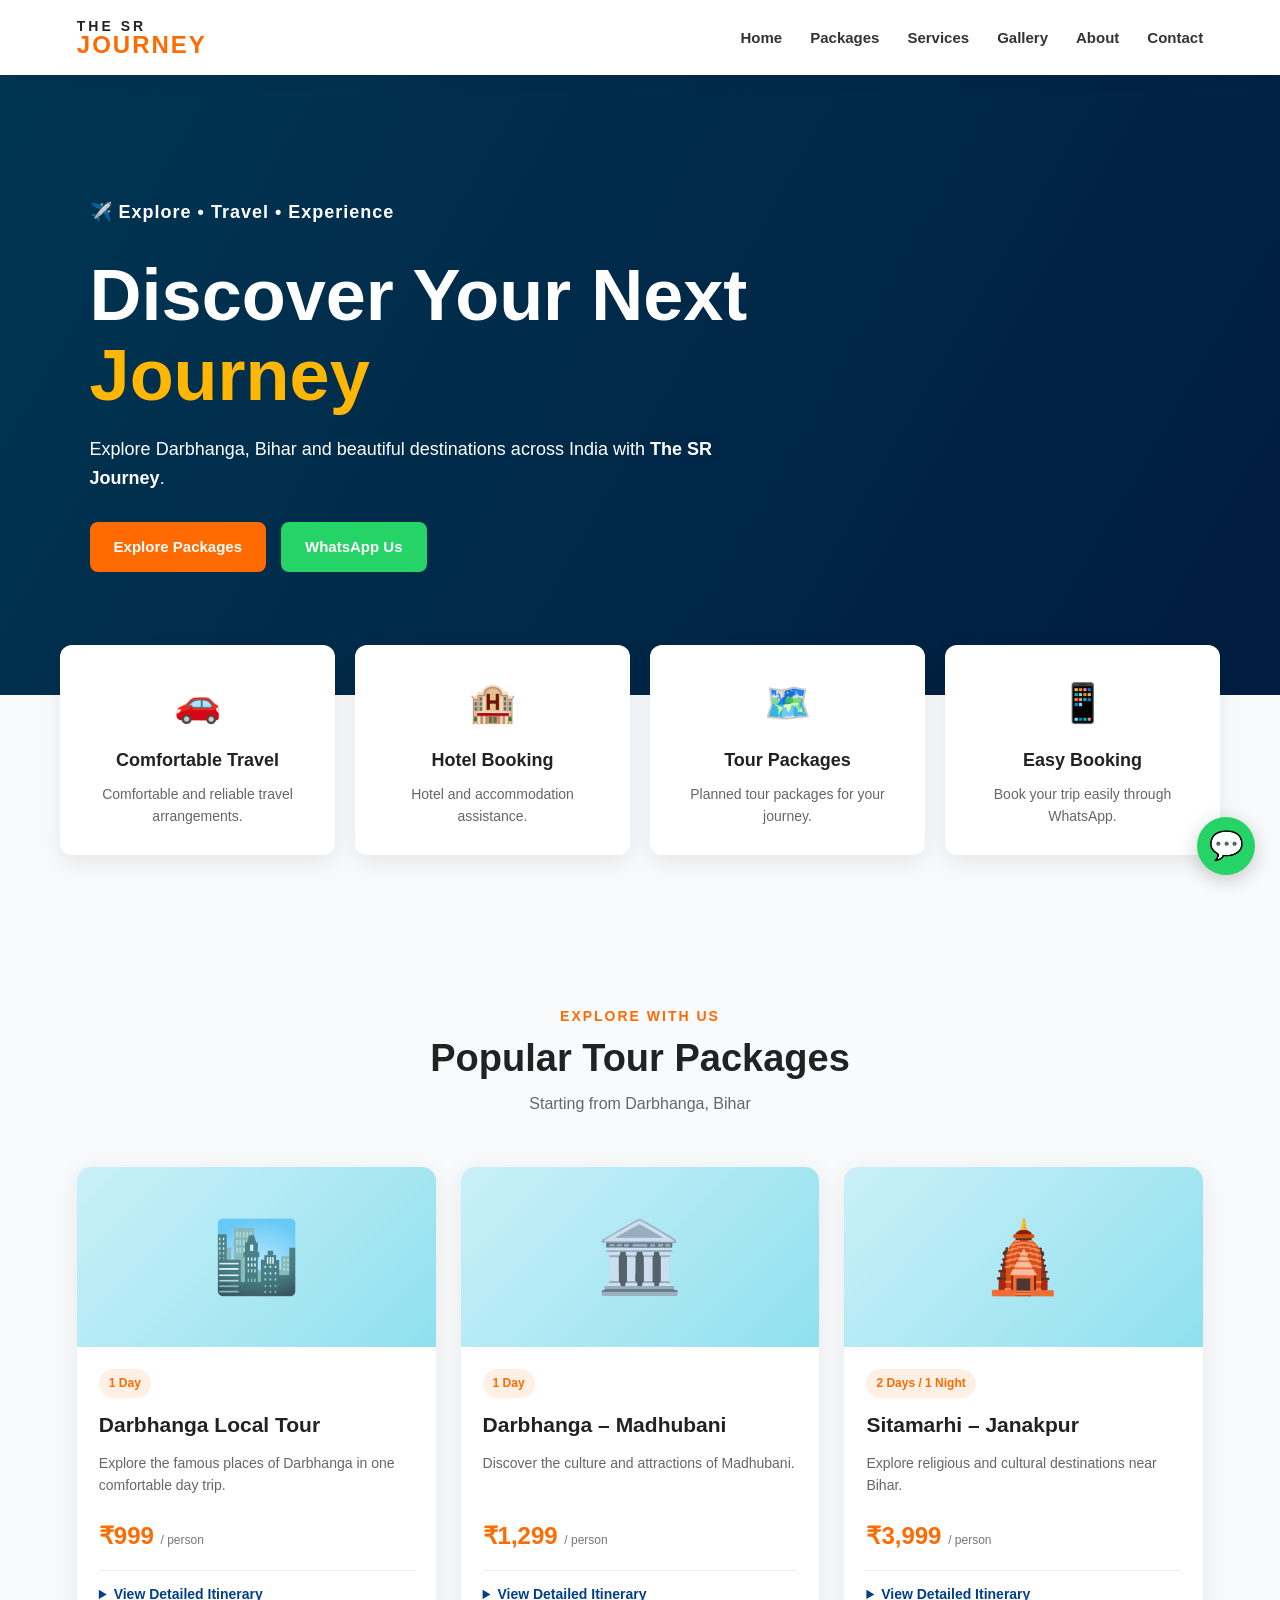
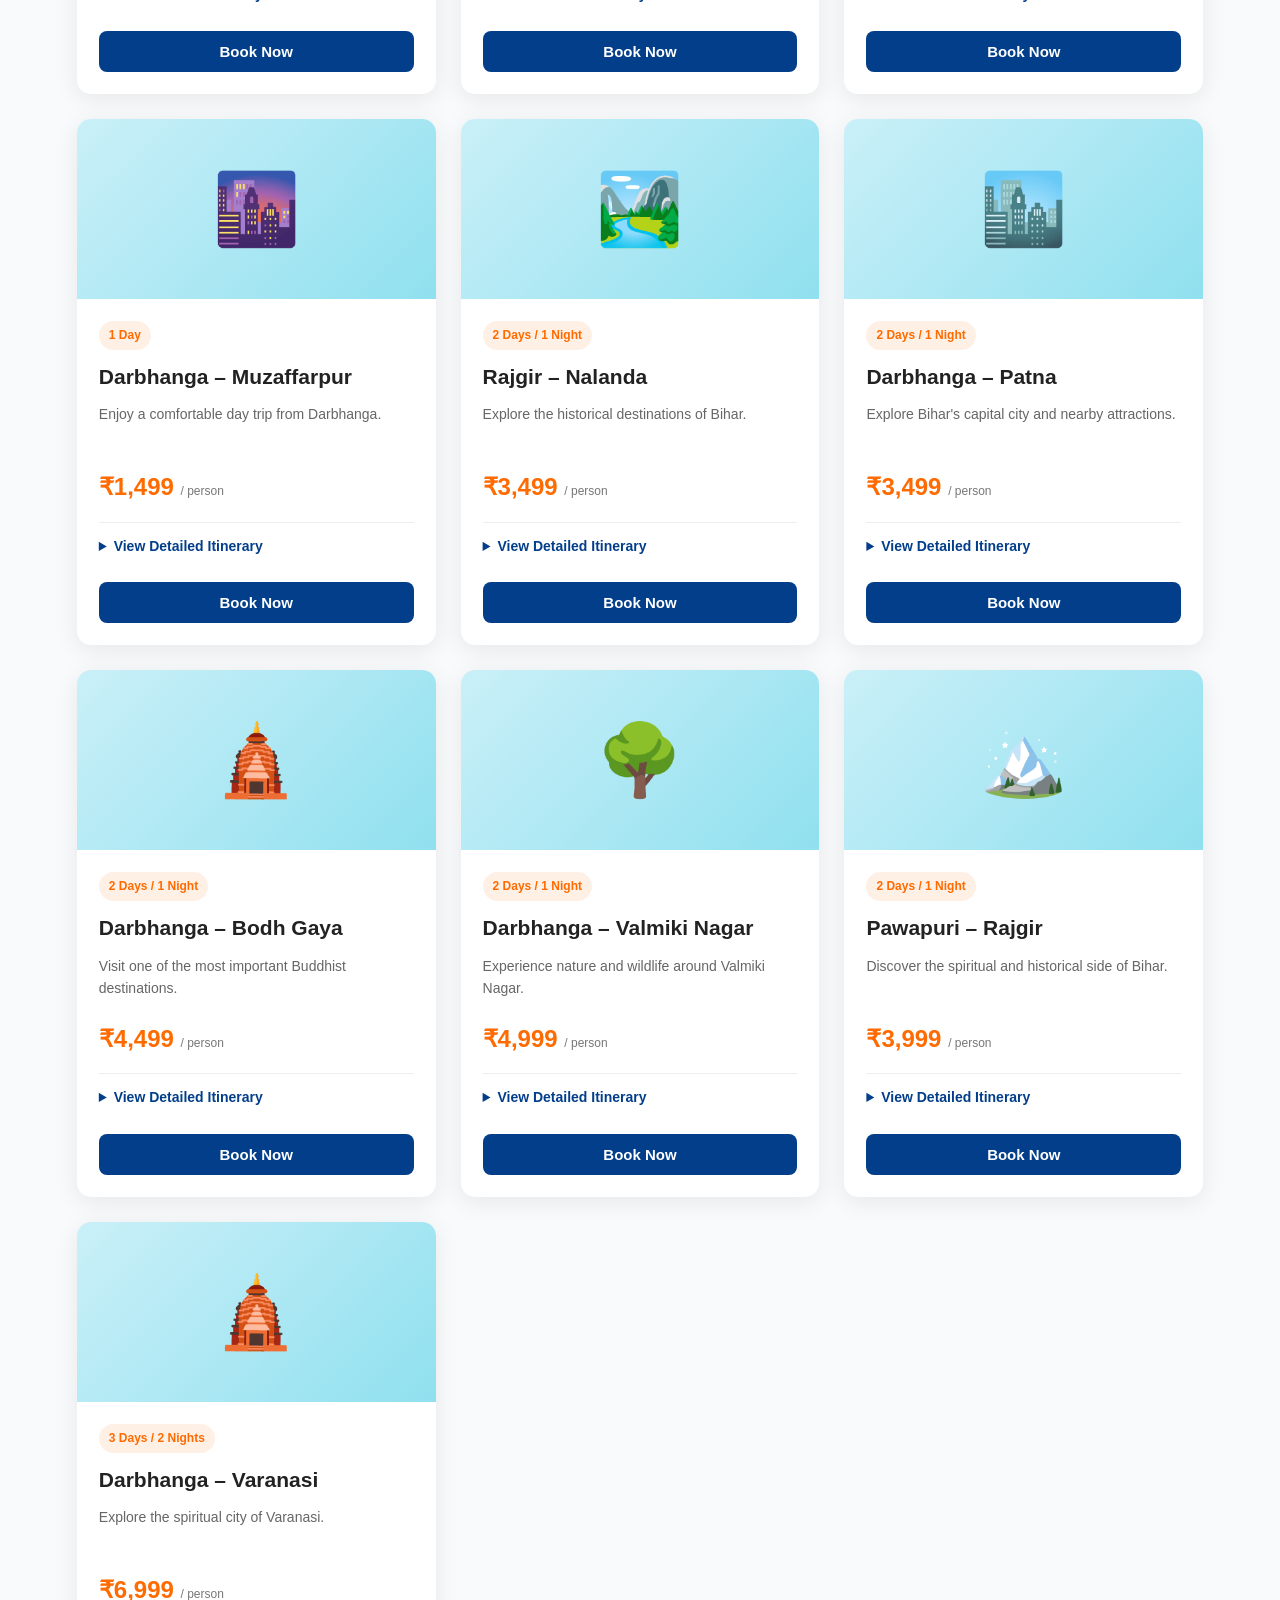
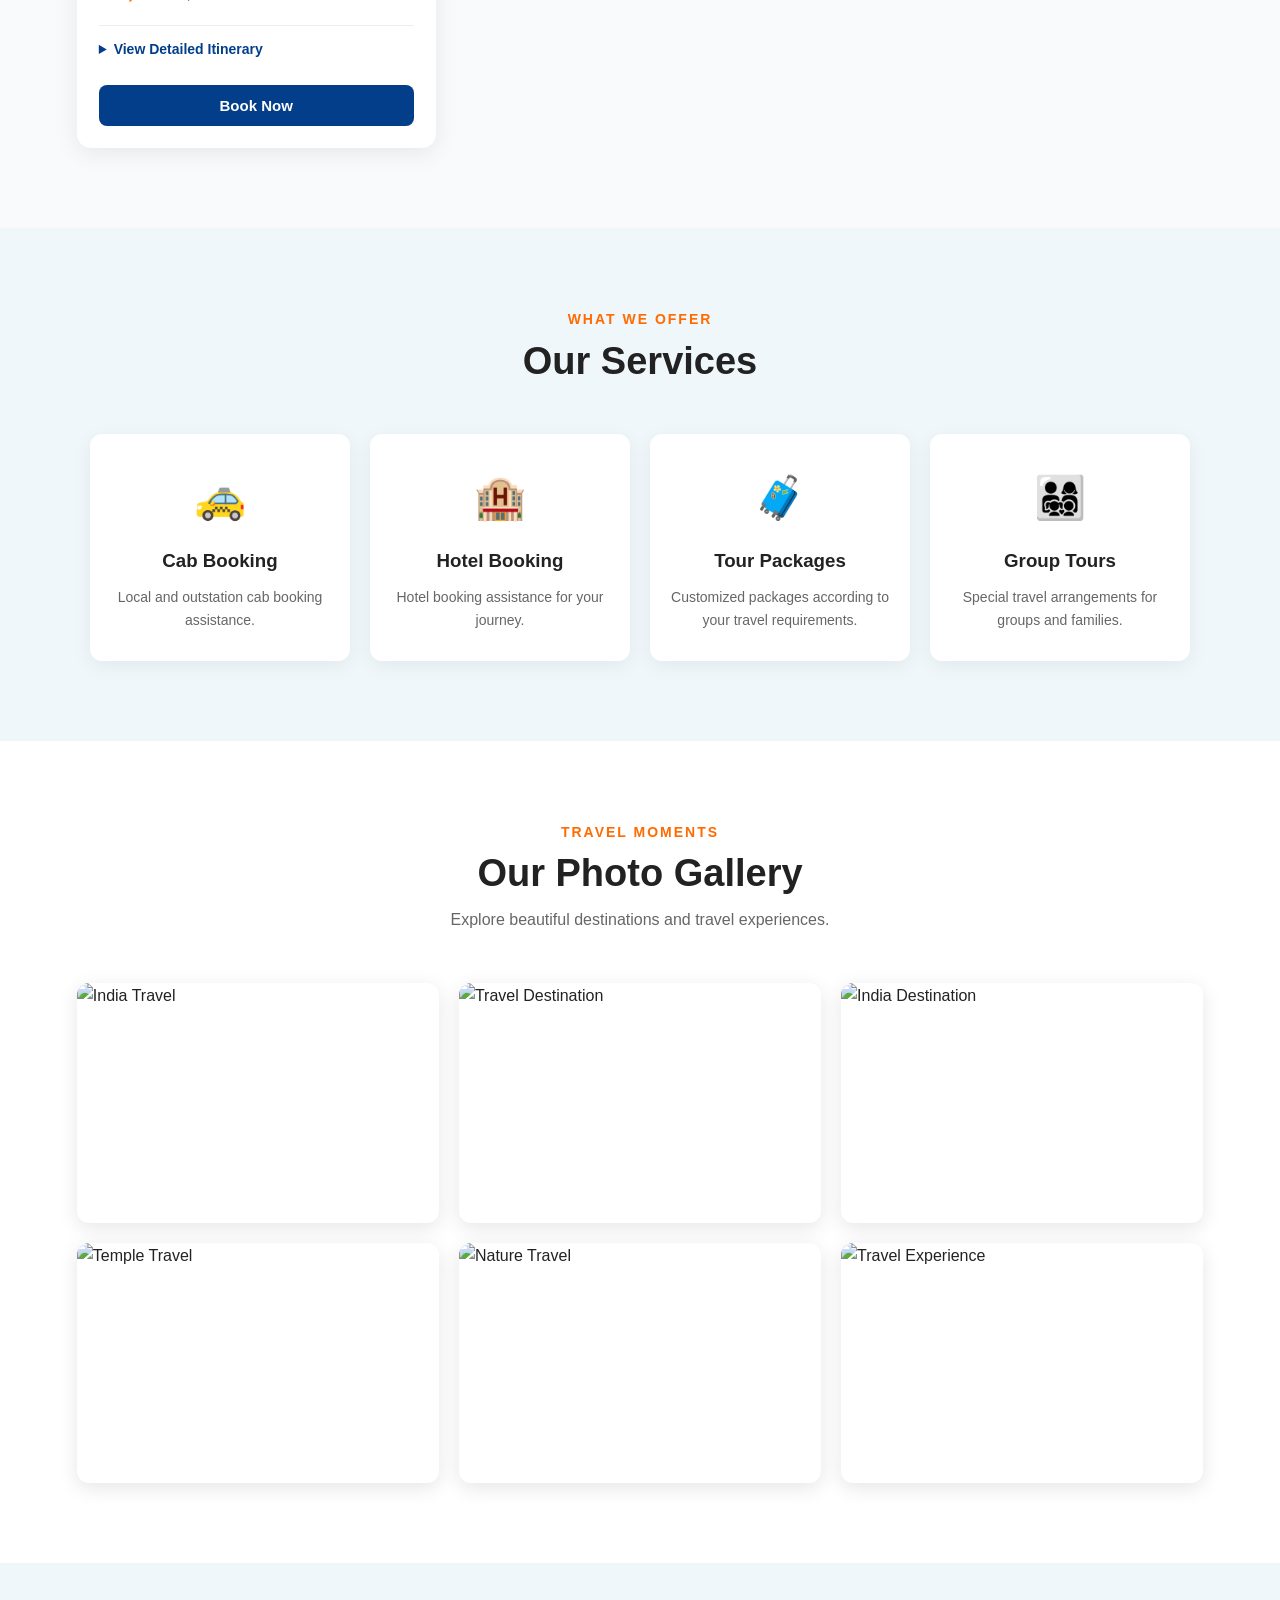
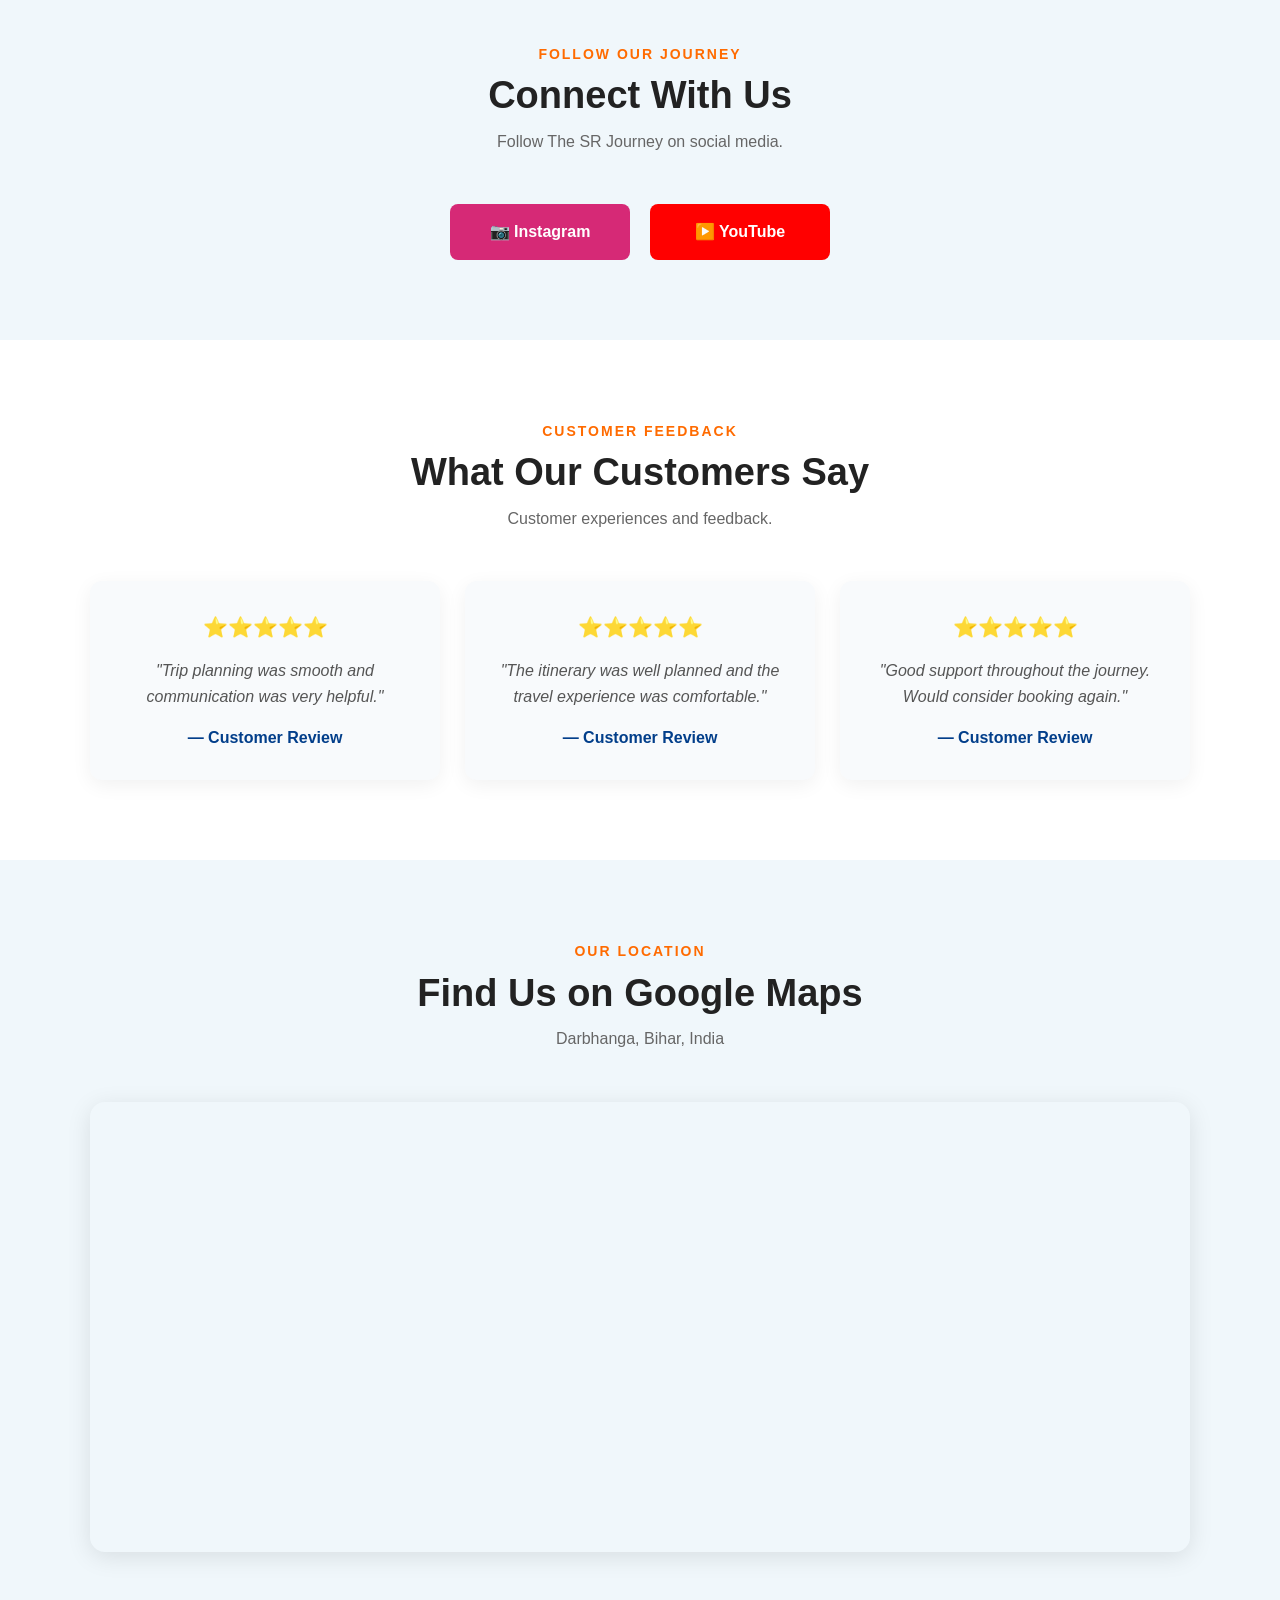
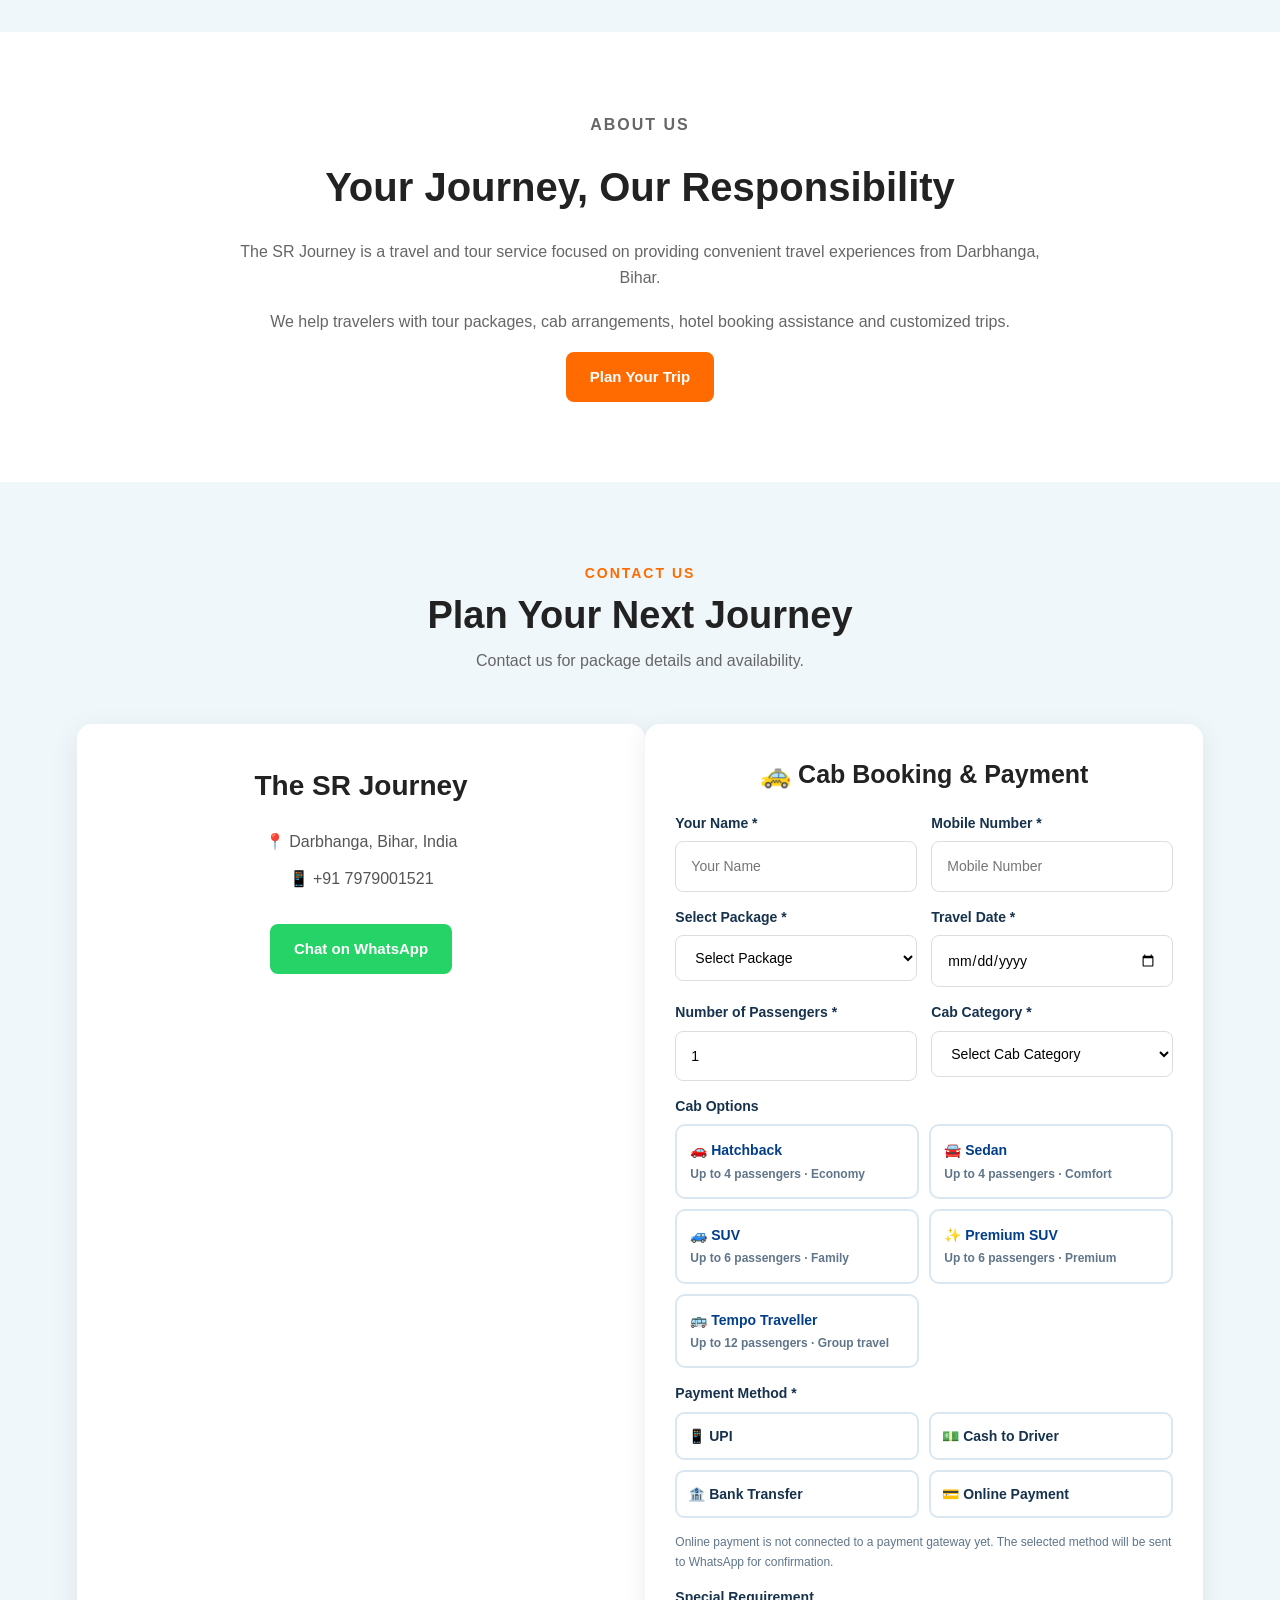
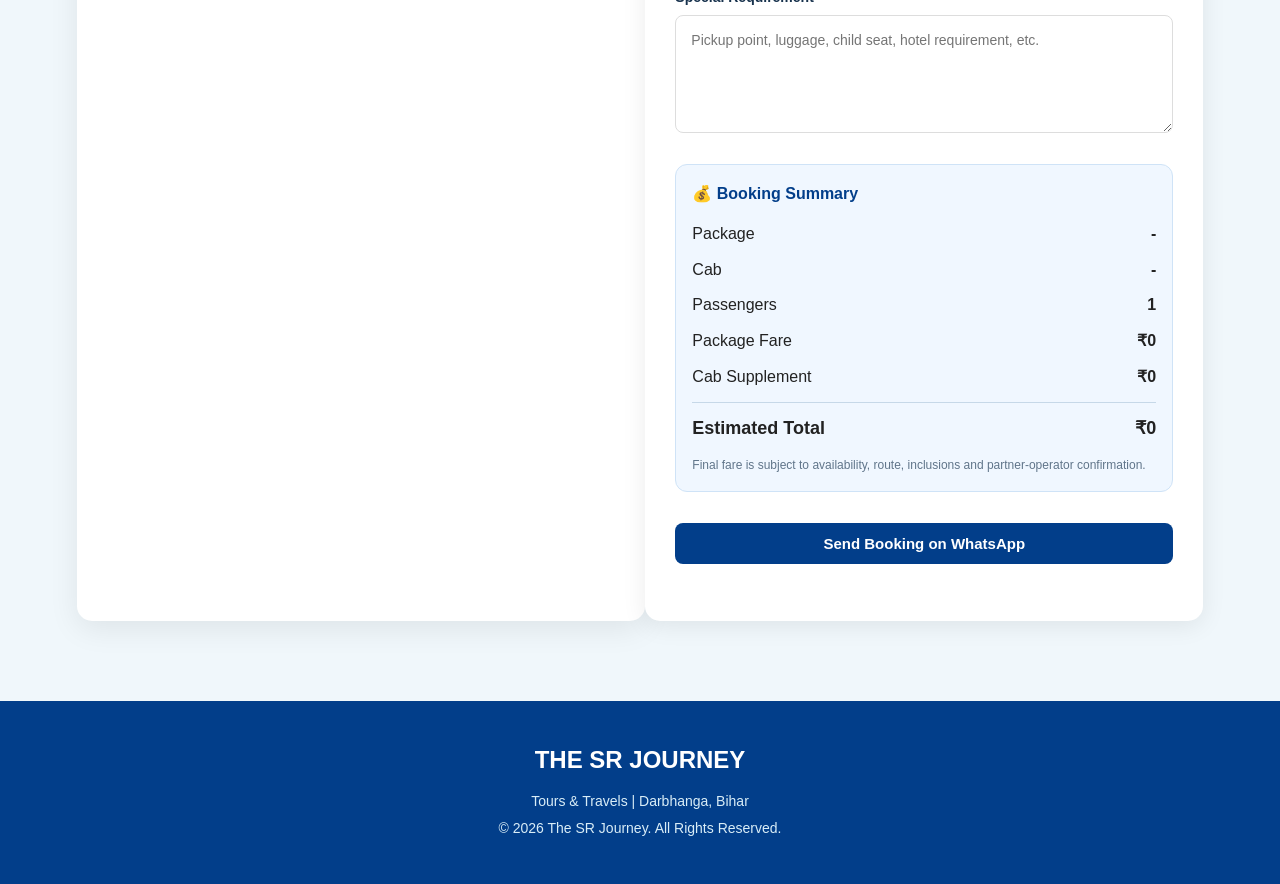
==== commit 3ee6f5b6: "Add files via upload" ====
--- a/index.html
+++ b/index.html
@@ -1,1289 +1,1274 @@
-<!DOCTYPE html>
-<html lang="en">
-
-<head>
-    <meta charset="UTF-8">
-
-    <meta name="viewport"
-        content="width=device-width, initial-scale=1.0">
-
-    <meta name="description"
-        content="The SR Journey - Tours & Travels. Explore Darbhanga, Bihar and beautiful destinations across India.">
-
-    <meta name="keywords"
-        content="Darbhanga tour, Bihar tourism, Darbhanga travel, Bihar tour packages, The SR Journey">
-
-    <meta name="author"
-        content="The SR Journey">
-
-    <title>The SR Journey | Tours & Travels</title>
-
-    <link rel="stylesheet" href="style.css">
-
-    <link rel="manifest" href="manifest.json">
-    <meta name="theme-color" content="#023e8a">
-
-</head>
-
-<body>
-
-    <!-- ================= HEADER ================= -->
-
-    <header class="header">
-
-        <div class="logo">
-            <span>THE SR</span>
-            <strong>JOURNEY</strong>
-        </div>
-
-        <nav class="navbar" id="navbar">
-
-            <a href="#home">Home</a>
-            <a href="#packages">Packages</a>
-            <a href="#services">Services</a>
-            <a href="#gallery">Gallery</a>
-            <a href="#about">About</a>
-            <a href="#contact">Contact</a>
-
-        </nav>
-
-        <button class="menu-btn"
-            onclick="toggleMenu()">
-            ☰
-        </button>
-        <button id="installBtn"
-        class="install-btn"
-        type="button"
-        hidden>
-    Install App
-</button>
-
-    </header>
-
-
-    <!-- ================= HERO ================= -->
-
-    <section id="home" class="hero">
-
-        <div class="hero-content">
-
-            <p class="hero-small">
-                ✈️ Explore • Travel • Experience
-            </p>
-
-            <h1>
-                Discover Your Next
-                <span>Journey</span>
-            </h1>
-
-            <p>
-                Explore Darbhanga, Bihar and beautiful
-                destinations across India with
-                <strong>The SR Journey</strong>.
-            </p>
-
-            <div class="hero-buttons">
-
-                <a href="#packages"
-                    class="btn primary-btn">
-                    Explore Packages
-                </a>
-
-                <a href="https://wa.me/917979001521"
-                    target="_blank"
-                    class="btn whatsapp-btn">
-                    WhatsApp Us
-                </a>
-
-            </div>
-
-        </div>
-
-    </section>
-
-
-    <!-- ================= FEATURES ================= -->
-
-    <section class="features">
-
-        <div class="feature-card">
-            <div class="feature-icon">🚗</div>
-            <h3>Comfortable Travel</h3>
-            <p>Comfortable and reliable travel arrangements.</p>
-        </div>
-
-        <div class="feature-card">
-            <div class="feature-icon">🏨</div>
-            <h3>Hotel Booking</h3>
-            <p>Hotel and accommodation assistance.</p>
-        </div>
-
-        <div class="feature-card">
-            <div class="feature-icon">🗺️</div>
-            <h3>Tour Packages</h3>
-            <p>Planned tour packages for your journey.</p>
-        </div>
-
-        <div class="feature-card">
-            <div class="feature-icon">📱</div>
-            <h3>Easy Booking</h3>
-            <p>Book your trip easily through WhatsApp.</p>
-        </div>
-
-    </section>
-
-
-    <!-- ================= PACKAGES ================= -->
-
-    <section id="packages" class="section">
-
-        <div class="section-title">
-
-            <p>EXPLORE WITH US</p>
-
-            <h2>
-                Popular Tour Packages
-            </h2>
-
-            <span>
-                Starting from Darbhanga, Bihar
-            </span>
-
-        </div>
-
-
-        <div class="packages-container">
-
-
-            <!-- PACKAGE 1 -->
-
-            <div class="package-card">
-
-                <div class="package-image">
-                    🏙️
-                </div>
-
-             <div class="package-content">
-
-    <span class="package-tag">
-        1 Day
-    </span>
-
-    <h3>
-        Darbhanga Local Tour
-    </h3>
-
-    <p>
-        Explore the famous places of Darbhanga
-        in one comfortable day trip.
-    </p>
-
-    <div class="price">
-        ₹999 <small>/ person</small>
-    </div>
-
-
-    <details>
-
-        <summary>
-            View Detailed Itinerary
-        </summary>
-
-        <div class="itinerary">
-
-            <p>
-                <strong>Morning:</strong>
-                Pickup from Darbhanga.
-            </p>
-
-            <p>
-                <strong>Day:</strong>
-                Local sightseeing and
-                major attractions.
-            </p>
-
-            <p>
-                <strong>Evening:</strong>
-                Return to Darbhanga.
-            </p>
-
-        </div>
-
-    </details>
-
-
-    <button
-        onclick="bookPackage('Darbhanga Local Tour - 1 Day')"
-        class="book-btn">
-
-        Book Now
-
-    </button>
-
-</div>
-
-            </div>
-
-
-            <!-- PACKAGE 2 -->
-
-            <div class="package-card">
-
-                <div class="package-image">
-                    🏛️
-                </div>
-
-                <div class="package-content">
-
-                    <span class="package-tag">
-                        1 Day
-                    </span>
-
-                    <h3>
-                        Darbhanga – Madhubani
-                    </h3>
-
-                    <p>
-                        Discover the culture and
-                        attractions of Madhubani.
-                    </p>
-
-                    <div class="price">
-                        ₹1,299 <small>/ person</small>
-                    </div>
-                    <details>
-
-    <summary>
-        View Detailed Itinerary
-    </summary>
-
-    <div class="itinerary">
-
-        <p>
-            <strong>Morning:</strong>
-            Pickup from Darbhanga.
-        </p>
-
-        <p>
-            <strong>Day:</strong>
-            Travel towards Madhubani
-            and explore local attractions.
-        </p>
-
-        <p>
-            <strong>Evening:</strong>
-            Return towards Darbhanga.
-        </p>
-
-    </div>
-
-</details>
-                    <button
-                        onclick="bookPackage('Darbhanga - Madhubani - 1 Day')"
-                        class="book-btn">
-                        Book Now
-                    </button>
-
-                </div>
-
-            </div>
-
-
-            <!-- PACKAGE 3 -->
-
-            <div class="package-card">
-
-                <div class="package-image">
-                    🛕
-                </div>
-
-                <div class="package-content">
-
-                    <span class="package-tag">
-                        2 Days / 1 Night
-                    </span>
-
-                    <h3>
-                        Sitamarhi – Janakpur
-                    </h3>
-
-                    <p>
-                        Explore religious and cultural
-                        destinations near Bihar.
-                    </p>
-
-                    <div class="price">
-                        ₹3,999 <small>/ person</small>
-                    </div>
-                    <details>
-
-    <summary>
-        View Detailed Itinerary
-    </summary>
-
-    <div class="itinerary">
-
-        <p>
-            <strong>Day 1:</strong>
-            Darbhanga → Sitamarhi →
-            Janakpur. Local sightseeing
-            and overnight stay.
-        </p>
-
-        <p>
-            <strong>Day 2:</strong>
-            Janakpur sightseeing →
-            return journey towards Darbhanga.
-        </p>
-
-    </div>
-
-</details>
-                    <button
-                        onclick="bookPackage('Sitamarhi - Janakpur - 2 Days / 1 Night')"
-                        class="book-btn">
-                        Book Now
-                    </button>
-
-                </div>
-
-            </div>
-
-
-            <!-- PACKAGE 4 -->
-
-            <div class="package-card">
-
-                <div class="package-image">
-                    🌆
-                </div>
-
-                <div class="package-content">
-
-                    <span class="package-tag">
-                        1 Day
-                    </span>
-
-                    <h3>
-                        Darbhanga – Muzaffarpur
-                    </h3>
-
-                    <p>
-                        Enjoy a comfortable day trip
-                        from Darbhanga.
-                    </p>
-
-                    <div class="price">
-                        ₹1,499 <small>/ person</small>
-                    </div>
-                    <details>
-
-    <summary>
-        View Detailed Itinerary
-    </summary>
-
-    <div class="itinerary">
-
-        <p>
-            <strong>Morning:</strong>
-            Pickup from Darbhanga.
-        </p>
-
-        <p>
-            <strong>Day:</strong>
-            Travel to Muzaffarpur and
-            explore selected attractions.
-        </p>
-
-        <p>
-            <strong>Evening:</strong>
-            Return to Darbhanga.
-        </p>
-
-    </div>
-
-</details>
-                    <button
-                        onclick="bookPackage('Darbhanga - Muzaffarpur - 1 Day')"
-                        class="book-btn">
-                        Book Now
-                    </button>
-
-                </div>
-
-            </div>
-
-
-            <!-- PACKAGE 5 -->
-
-            <div class="package-card">
-
-                <div class="package-image">
-                    🏞️
-                </div>
-
-                <div class="package-content">
-
-                    <span class="package-tag">
-                        2 Days / 1 Night
-                    </span>
-
-                    <h3>
-                        Rajgir – Nalanda
-                    </h3>
-
-                    <p>
-                        Explore the historical destinations
-                        of Bihar.
-                    </p>
-
-                    <div class="price">
-                        ₹3,499 <small>/ person</small>
-                    </div>
-                    <details>
-
-    <summary>
-        View Detailed Itinerary
-    </summary>
-
-    <div class="itinerary">
-
-        <p>
-            <strong>Day 1:</strong>
-            Darbhanga → Rajgir.
-            Sightseeing and overnight stay.
-        </p>
-
-        <p>
-            <strong>Day 2:</strong>
-            Rajgir → Nalanda sightseeing →
-            return journey.
-        </p>
-
-    </div>
-
-</details>
-                    <button
-                        onclick="bookPackage('Rajgir - Nalanda - 2 Days / 1 Night')"
-                        class="book-btn">
-                        Book Now
-                    </button>
-
-                </div>
-
-            </div>
-
-
-            <!-- PACKAGE 6 -->
-
-            <div class="package-card">
-
-                <div class="package-image">
-                    🏙️
-                </div>
-
-                <div class="package-content">
-
-                    <span class="package-tag">
-                        2 Days / 1 Night
-                    </span>
-
-                    <h3>
-                        Darbhanga – Patna
-                    </h3>
-
-                    <p>
-                        Explore Bihar's capital city
-                        and nearby attractions.
-                    </p>
-
-                    <div class="price">
-                        ₹3,499 <small>/ person</small>
-                    </div>
-                    <details>
-
-    <summary>
-        View Detailed Itinerary
-    </summary>
-
-    <div class="itinerary">
-
-        <p>
-            <strong>Day 1:</strong>
-            Darbhanga → Patna.
-            City sightseeing and overnight stay.
-        </p>
-
-        <p>
-            <strong>Day 2:</strong>
-            Patna sightseeing →
-            return towards Darbhanga.
-        </p>
-
-    </div>
-
-</details>
-                    <button
-                        onclick="bookPackage('Darbhanga - Patna - 2 Days / 1 Night')"
-                        class="book-btn">
-                        Book Now
-                    </button>
-
-                </div>
-
-            </div>
-
-
-            <!-- PACKAGE 7 -->
-
-            <div class="package-card">
-
-                <div class="package-image">
-                    🛕
-                </div>
-
-                <div class="package-content">
-
-                    <span class="package-tag">
-                        2 Days / 1 Night
-                    </span>
-
-                    <h3>
-                        Darbhanga – Bodh Gaya
-                    </h3>
-
-                    <p>
-                        Visit one of the most important
-                        Buddhist destinations.
-                    </p>
-
-                    <div class="price">
-                        ₹4,499 <small>/ person</small>
-                    </div>
-                    <details>
-
-    <summary>
-        View Detailed Itinerary
-    </summary>
-
-    <div class="itinerary">
-
-        <p>
-            <strong>Day 1:</strong>
-            Darbhanga → Bodh Gaya.
-            Local sightseeing and overnight stay.
-        </p>
-
-        <p>
-            <strong>Day 2:</strong>
-            Bodh Gaya sightseeing →
-            return journey.
-        </p>
-
-    </div>
-
-</details>
-                    <button
-                        onclick="bookPackage('Darbhanga - Bodh Gaya - 2 Days / 1 Night')"
-                        class="book-btn">
-                        Book Now
-                    </button>
-
-                </div>
-
-            </div>
-
-
-            <!-- PACKAGE 8 -->
-
-            <div class="package-card">
-
-                <div class="package-image">
-                    🌳
-                </div>
-
-                <div class="package-content">
-
-                    <span class="package-tag">
-                        2 Days / 1 Night
-                    </span>
-
-                    <h3>
-                        Darbhanga – Valmiki Nagar
-                    </h3>
-
-                    <p>
-                        Experience nature and wildlife
-                        around Valmiki Nagar.
-                    </p>
-
-                    <div class="price">
-                        ₹4,999 <small>/ person</small>
-                    </div>
-                    <details>
-
-    <summary>
-        View Detailed Itinerary
-    </summary>
-
-    <div class="itinerary">
-
-        <p>
-            <strong>Day 1:</strong>
-            Darbhanga → Valmiki Nagar.
-            Nature and local sightseeing.
-        </p>
-
-        <p>
-            <strong>Day 2:</strong>
-            Local exploration →
-            return journey.
-        </p>
-
-    </div>
-
-</details>
-                    <button
-                        onclick="bookPackage('Darbhanga - Valmiki Nagar - 2 Days / 1 Night')"
-                        class="book-btn">
-                        Book Now
-                    </button>
-
-                </div>
-
-            </div>
-
-
-            <!-- PACKAGE 9 -->
-
-            <div class="package-card">
-
-                <div class="package-image">
-                    🏔️
-                </div>
-
-                <div class="package-content">
-
-                    <span class="package-tag">
-                        2 Days / 1 Night
-                    </span>
-
-                    <h3>
-                        Pawapuri – Rajgir
-                    </h3>
-
-                    <p>
-                        Discover the spiritual and
-                        historical side of Bihar.
-                    </p>
-
-                    <div class="price">
-                        ₹3,999 <small>/ person</small>
-                    </div>
-                    <details>
-
-    <summary>
-        View Detailed Itinerary
-    </summary>
-
-    <div class="itinerary">
-
-        <p>
-            <strong>Day 1:</strong>
-            Darbhanga → Pawapuri →
-            Rajgir. Sightseeing and overnight stay.
-        </p>
-
-        <p>
-            <strong>Day 2:</strong>
-            Rajgir sightseeing →
-            return towards Darbhanga.
-        </p>
-
-    </div>
-
-</details>
-                    <button
-                        onclick="bookPackage('Pawapuri - Rajgir - 2 Days / 1 Night')"
-                        class="book-btn">
-                        Book Now
-                    </button>
-
-                </div>
-
-            </div>
-
-
-            <!-- PACKAGE 10 -->
-
-            <div class="package-card">
-
-                <div class="package-image">
-                    🛕
-                </div>
-
-                <div class="package-content">
-
-                    <span class="package-tag">
-                        3 Days / 2 Nights
-                    </span>
-
-                    <h3>
-                        Darbhanga – Varanasi
-                    </h3>
-
-                    <p>
-                        Explore the spiritual city
-                        of Varanasi.
-                    </p>
-
-                    <div class="price">
-                        ₹6,999 <small>/ person</small>
-                    </div>
-                    <details>
-
-    <summary>
-        View Detailed Itinerary
-    </summary>
-
-    <div class="itinerary">
-
-        <p>
-            <strong>Day 1:</strong>
-            Darbhanga → Varanasi.
-            Hotel check-in and local exploration.
-        </p>
-
-        <p>
-            <strong>Day 2:</strong>
-            Varanasi sightseeing and
-            local attractions.
-        </p>
-
-        <p>
-            <strong>Day 3:</strong>
-            Morning sightseeing →
-            return journey towards Darbhanga.
-        </p>
-
-    </div>
-
-</details>
-                    <button
-                        onclick="bookPackage('Darbhanga - Varanasi - 3 Days / 2 Nights')"
-                        class="book-btn">
-                        Book Now
-                    </button>
-
-                </div>
-
-            </div>
-
-        </div>
-
-    </section>
-
-
-    <!-- ================= SERVICES ================= -->
-
-    <section id="services" class="section services-section">
-
-        <div class="section-title">
-
-            <p>WHAT WE OFFER</p>
-
-            <h2>
-                Our Services
-            </h2>
-
-        </div>
-
-
-        <div class="services-container">
-
-            <div class="service-card">
-                <div>🚕</div>
-                <h3>Cab Booking</h3>
-                <p>
-                    Local and outstation cab
-                    booking assistance.
-                </p>
-            </div>
-
-            <div class="service-card">
-                <div>🏨</div>
-                <h3>Hotel Booking</h3>
-                <p>
-                    Hotel booking assistance
-                    for your journey.
-                </p>
-            </div>
-
-            <div class="service-card">
-                <div>🧳</div>
-                <h3>Tour Packages</h3>
-                <p>
-                    Customized packages according
-                    to your travel requirements.
-                </p>
-            </div>
-
-            <div class="service-card">
-                <div>👨‍👩‍👧‍👦</div>
-                <h3>Group Tours</h3>
-                <p>
-                    Special travel arrangements
-                    for groups and families.
-                </p>
-            </div>
-
-        </div>
-
-    </section>
-
-    <!-- ================= GALLERY ================= -->
-
-<section id="gallery" class="section gallery-section">
-
-    <div class="section-title">
-
-        <p>TRAVEL MOMENTS</p>
-
-        <h2>Our Photo Gallery</h2>
-
-        <span>
-            Explore beautiful destinations and travel experiences.
-        </span>
-
-    </div>
-
-    <div class="gallery-container">
-
-        <div class="gallery-item">
-            <img
-                src="https://images.unsplash.com/photo-1524498250077-390f9e378fc0?auto=format&fit=crop&w=900&q=80"
-                alt="India Travel">
-        </div>
-
-        <div class="gallery-item">
-            <img
-                src="https://images.unsplash.com/photo-1590050752117-23a9d7fc6c4b?auto=format&fit=crop&w=900&q=80"
-                alt="Travel Destination">
-        </div>
-
-        <div class="gallery-item">
-            <img
-                src="https://images.unsplash.com/photo-1548013146-72479768bada?auto=format&fit=crop&w=900&q=80"
-                alt="India Destination">
-        </div>
-
-        <div class="gallery-item">
-            <img
-                src="https://images.unsplash.com/photo-1561361058-c24cecae35ca?auto=format&fit=crop&w=900&q=80"
-                alt="Temple Travel">
-        </div>
-
-        <div class="gallery-item">
-            <img
-                src="https://images.unsplash.com/photo-1500534314209-a25ddb2bd429?auto=format&fit=crop&w=900&q=80"
-                alt="Nature Travel">
-        </div>
-
-        <div class="gallery-item">
-            <img
-                src="https://images.unsplash.com/photo-1544735716-392fe2489ffa?auto=format&fit=crop&w=900&q=80"
-                alt="Travel Experience">
-        </div>
-
-    </div>
-
-</section>
-
-<!-- ================= SOCIAL MEDIA ================= -->
-
-<section class="section social-section">
-
-    <div class="section-title">
-
-        <p>FOLLOW OUR JOURNEY</p>
-
-        <h2>Connect With Us</h2>
-
-        <span>
-            Follow The SR Journey on social media.
-        </span>
-
-    </div>
-
-    <div class="social-buttons">
-
-        <!-- Replace # with your Instagram URL -->
-
-        <a
-            href="#"
-            target="_blank"
-            class="social instagram">
-
-            📷 Instagram
-
-        </a>
-
-
-        <!-- Replace # with your YouTube URL -->
-
-        <a
-            href="#"
-            target="_blank"
-            class="social youtube">
-
-            ▶️ YouTube
-
-        </a>
-
-    </div>
-
-</section>
-
-<!-- ================= REVIEWS ================= -->
-
-<section class="section reviews-section">
-
-    <div class="section-title">
-
-        <p>CUSTOMER FEEDBACK</p>
-
-        <h2>What Our Customers Say</h2>
-
-        <span>
-            Customer experiences and feedback.
-        </span>
-
-    </div>
-
-
-    <div class="reviews-container">
-
-
-        <div class="review-card">
-
-            <div class="stars">
-                ⭐⭐⭐⭐⭐
-            </div>
-
-            <p>
-                "Trip planning was smooth and
-                communication was very helpful."
-            </p>
-
-            <h4>
-                — Customer Review
-            </h4>
-
-        </div>
-
-
-        <div class="review-card">
-
-            <div class="stars">
-                ⭐⭐⭐⭐⭐
-            </div>
-
-            <p>
-                "The itinerary was well planned
-                and the travel experience was
-                comfortable."
-            </p>
-
-            <h4>
-                — Customer Review
-            </h4>
-
-        </div>
-
-
-        <div class="review-card">
-
-            <div class="stars">
-                ⭐⭐⭐⭐⭐
-            </div>
-
-            <p>
-                "Good support throughout the
-                journey. Would consider booking
-                again."
-            </p>
-
-            <h4>
-                — Customer Review
-            </h4>
-
-        </div>
-
-    </div>
-
-</section>
-<!-- ================= GOOGLE MAP ================= -->
-
-<section class="section map-section">
-
-    <div class="section-title">
-
-        <p>OUR LOCATION</p>
-
-        <h2>Find Us on Google Maps</h2>
-
-        <span>
-            Darbhanga, Bihar, India
-        </span>
-
-    </div>
-
-
-    <div class="map-container">
-
-        <iframe
-            src="https://www.google.com/maps?q=Darbhanga,Bihar,India&output=embed"
-            width="100%"
-            height="450"
-            style="border:0;"
-            allowfullscreen=""
-            loading="lazy">
-        </iframe>
-
-    </div>
-
-</section>
-
-    <!-- ================= ABOUT ================= -->
-
-    <section id="about" class="section about-section">
-
-        <div class="about-content">
-
-            <div class="about-text">
-
-                <p class="section-label">
-                    ABOUT US
-                </p>
-
-                <h2>
-                    Your Journey,
-                    Our Responsibility
-                </h2>
-
-                <p>
-                    The SR Journey is a travel and
-                    tour service focused on providing
-                    convenient travel experiences
-                    from Darbhanga, Bihar.
-                </p>
-
-                <p>
-                    We help travelers with tour
-                    packages, cab arrangements,
-                    hotel booking assistance and
-                    customized trips.
-                </p>
-
-                <a href="#contact"
-                    class="btn primary-btn">
-                    Plan Your Trip
-                </a>
-
-            </div>
-
-        </div>
-
-    </section>
-
-
-    <!-- ================= CONTACT ================= -->
-
-    <section id="contact" class="section contact-section">
-
-        <div class="section-title">
-
-            <p>CONTACT US</p>
-
-            <h2>
-                Plan Your Next Journey
-            </h2>
-
-            <span>
-                Contact us for package details
-                and availability.
-            </span>
-
-        </div>
-
-
-        <div class="contact-container">
-
-            <div class="contact-card">
-
-                <h3>
-                    The SR Journey
-                </h3>
-
-                <p>
-                    📍 Darbhanga, Bihar, India
-                </p>
-
-                <p>
-                    📱 +91 7979001521
-                </p>
-
-                <a
-                    href="https://wa.me/917979001521"
-                    target="_blank"
-                    class="btn whatsapp-btn">
-                    Chat on WhatsApp
-                </a>
-
-            </div>
-                <div class="booking-form-container">
-
-    <h3>
-        Send Your Travel Enquiry
-    </h3>
-
-    <form id="bookingForm">
-
-        <input
-            type="text"
-            id="name"
-            placeholder="Your Name"
-            required>
-
-
-        <input
-            type="tel"
-            id="phone"
-            placeholder="Mobile Number"
-            required>
-
-
-        <select
-            id="destination"
-            required>
-
-            <option value="">
-                Select Package
-            </option>
-
-            <option>
-                Darbhanga Local Tour
-            </option>
-
-            <option>
-                Darbhanga - Madhubani
-            </option>
-
-            <option>
-                Sitamarhi - Janakpur
-            </option>
-
-            <option>
-                Darbhanga - Muzaffarpur
-            </option>
-
-            <option>
-                Rajgir - Nalanda
-            </option>
-
-            <option>
-                Darbhanga - Patna
-            </option>
-
-            <option>
-                Darbhanga - Bodh Gaya
-            </option>
-
-            <option>
-                Darbhanga - Valmiki Nagar
-            </option>
-
-            <option>
-                Pawapuri - Rajgir
-            </option>
-
-            <option>
-                Darbhanga - Varanasi
-            </option>
-
-        </select>
-
-
-        <input
-            type="date"
-            id="date"
-            required>
-
-
-        <input
-            type="number"
-            id="people"
-            placeholder="Number of People"
-            min="1"
-            required>
-
-
-        <textarea
-            id="message"
-            rows="4"
-            placeholder="Any special requirement?"></textarea>
-
-
-        <button
-            type="submit"
-            class="book-btn">
-
-            Send Enquiry on WhatsApp
-
-        </button>
-
-    </form>
-
-</div>
-        </div>
-
-    </section>
-
-
-    <!-- ================= FOOTER ================= -->
-
-    <footer class="footer">
-
-        <h3>
-            THE SR JOURNEY
-        </h3>
-
-        <p>
-            Tours & Travels | Darbhanga, Bihar
-        </p>
-
-        <p>
-            © 2026 The SR Journey.
-            All Rights Reserved.
-        </p>
-
-    </footer>
-
-
-    <!-- ================= WHATSAPP FLOAT ================= -->
-
-    <a
-        href="https://wa.me/917979001521"
-        target="_blank"
-        class="floating-whatsapp">
-
-        💬
-
-    </a>
-
-
-    <script src="script.js"></script>
-
-</body>
-
+<!DOCTYPE html>
+<html lang="en">
+
+<head>
+    <meta charset="UTF-8">
+
+    <meta name="viewport"
+        content="width=device-width, initial-scale=1.0">
+
+    <meta name="description"
+        content="The SR Journey - Tours & Travels. Explore Darbhanga, Bihar and beautiful destinations across India.">
+
+    <meta name="keywords"
+        content="Darbhanga tour, Bihar tourism, Darbhanga travel, Bihar tour packages, The SR Journey">
+
+    <meta name="author"
+        content="The SR Journey">
+
+    <title>The SR Journey | Tours & Travels</title>
+
+    <link rel="stylesheet" href="style.css">
+
+    <link rel="manifest" href="manifest.json">
+    <meta name="theme-color" content="#023e8a">
+
+
+
+
+</head>
+
+<body>
+
+    <!-- ================= HEADER ================= -->
+
+    <header class="header">
+
+        <div class="logo">
+            <span>THE SR</span>
+            <strong>JOURNEY</strong>
+        </div>
+
+        <nav class="navbar" id="navbar">
+
+            <a href="#home">Home</a>
+            <a href="#packages">Packages</a>
+            <a href="#services">Services</a>
+            <a href="#gallery">Gallery</a>
+            <a href="#about">About</a>
+            <a href="#contact">Contact</a>
+
+        </nav>
+
+        <button class="menu-btn"
+            onclick="toggleMenu()">
+            ☰
+        </button>
+        <button id="installBtn"
+        class="install-btn"
+        type="button"
+        hidden>
+    Install App
+</button>
+
+    </header>
+
+
+    <!-- ================= HERO ================= -->
+
+    <section id="home" class="hero">
+
+        <div class="hero-content">
+
+            <p class="hero-small">
+                ✈️ Explore • Travel • Experience
+            </p>
+
+            <h1>
+                Discover Your Next
+                <span>Journey</span>
+            </h1>
+
+            <p>
+                Explore Darbhanga, Bihar and beautiful
+                destinations across India with
+                <strong>The SR Journey</strong>.
+            </p>
+
+            <div class="hero-buttons">
+
+                <a href="#packages"
+                    class="btn primary-btn">
+                    Explore Packages
+                </a>
+
+                <a href="https://wa.me/917979001521"
+                    target="_blank"
+                    class="btn whatsapp-btn">
+                    WhatsApp Us
+                </a>
+
+            </div>
+
+        </div>
+
+    </section>
+
+
+    <!-- ================= FEATURES ================= -->
+
+    <section class="features">
+
+        <div class="feature-card">
+            <div class="feature-icon">🚗</div>
+            <h3>Comfortable Travel</h3>
+            <p>Comfortable and reliable travel arrangements.</p>
+        </div>
+
+        <div class="feature-card">
+            <div class="feature-icon">🏨</div>
+            <h3>Hotel Booking</h3>
+            <p>Hotel and accommodation assistance.</p>
+        </div>
+
+        <div class="feature-card">
+            <div class="feature-icon">🗺️</div>
+            <h3>Tour Packages</h3>
+            <p>Planned tour packages for your journey.</p>
+        </div>
+
+        <div class="feature-card">
+            <div class="feature-icon">📱</div>
+            <h3>Easy Booking</h3>
+            <p>Book your trip easily through WhatsApp.</p>
+        </div>
+
+    </section>
+
+
+    <!-- ================= PACKAGES ================= -->
+
+    <section id="packages" class="section">
+
+        <div class="section-title">
+
+            <p>EXPLORE WITH US</p>
+
+            <h2>
+                Popular Tour Packages
+            </h2>
+
+            <span>
+                Starting from Darbhanga, Bihar
+            </span>
+
+        </div>
+
+
+        <div class="packages-container">
+
+
+            <!-- PACKAGE 1 -->
+
+            <div class="package-card">
+
+                <div class="package-image">
+                    🏙️
+                </div>
+
+             <div class="package-content">
+
+    <span class="package-tag">
+        1 Day
+    </span>
+
+    <h3>
+        Darbhanga Local Tour
+    </h3>
+
+    <p>
+        Explore the famous places of Darbhanga
+        in one comfortable day trip.
+    </p>
+
+    <div class="price">
+        ₹999 <small>/ person</small>
+    </div>
+
+
+    <details>
+
+        <summary>
+            View Detailed Itinerary
+        </summary>
+
+        <div class="itinerary">
+
+            <p>
+                <strong>Morning:</strong>
+                Pickup from Darbhanga.
+            </p>
+
+            <p>
+                <strong>Day:</strong>
+                Local sightseeing and
+                major attractions.
+            </p>
+
+            <p>
+                <strong>Evening:</strong>
+                Return to Darbhanga.
+            </p>
+
+        </div>
+
+    </details>
+
+
+    <button
+        onclick="bookPackage('Darbhanga Local Tour - 1 Day')"
+        class="book-btn">
+
+        Book Now
+
+    </button>
+
+</div>
+
+            </div>
+
+
+            <!-- PACKAGE 2 -->
+
+            <div class="package-card">
+
+                <div class="package-image">
+                    🏛️
+                </div>
+
+                <div class="package-content">
+
+                    <span class="package-tag">
+                        1 Day
+                    </span>
+
+                    <h3>
+                        Darbhanga – Madhubani
+                    </h3>
+
+                    <p>
+                        Discover the culture and
+                        attractions of Madhubani.
+                    </p>
+
+                    <div class="price">
+                        ₹1,299 <small>/ person</small>
+                    </div>
+                    <details>
+
+    <summary>
+        View Detailed Itinerary
+    </summary>
+
+    <div class="itinerary">
+
+        <p>
+            <strong>Morning:</strong>
+            Pickup from Darbhanga.
+        </p>
+
+        <p>
+            <strong>Day:</strong>
+            Travel towards Madhubani
+            and explore local attractions.
+        </p>
+
+        <p>
+            <strong>Evening:</strong>
+            Return towards Darbhanga.
+        </p>
+
+    </div>
+
+</details>
+                    <button
+                        onclick="bookPackage('Darbhanga - Madhubani - 1 Day')"
+                        class="book-btn">
+                        Book Now
+                    </button>
+
+                </div>
+
+            </div>
+
+
+            <!-- PACKAGE 3 -->
+
+            <div class="package-card">
+
+                <div class="package-image">
+                    🛕
+                </div>
+
+                <div class="package-content">
+
+                    <span class="package-tag">
+                        2 Days / 1 Night
+                    </span>
+
+                    <h3>
+                        Sitamarhi – Janakpur
+                    </h3>
+
+                    <p>
+                        Explore religious and cultural
+                        destinations near Bihar.
+                    </p>
+
+                    <div class="price">
+                        ₹3,999 <small>/ person</small>
+                    </div>
+                    <details>
+
+    <summary>
+        View Detailed Itinerary
+    </summary>
+
+    <div class="itinerary">
+
+        <p>
+            <strong>Day 1:</strong>
+            Darbhanga → Sitamarhi →
+            Janakpur. Local sightseeing
+            and overnight stay.
+        </p>
+
+        <p>
+            <strong>Day 2:</strong>
+            Janakpur sightseeing →
+            return journey towards Darbhanga.
+        </p>
+
+    </div>
+
+</details>
+                    <button
+                        onclick="bookPackage('Sitamarhi - Janakpur - 2 Days / 1 Night')"
+                        class="book-btn">
+                        Book Now
+                    </button>
+
+                </div>
+
+            </div>
+
+
+            <!-- PACKAGE 4 -->
+
+            <div class="package-card">
+
+                <div class="package-image">
+                    🌆
+                </div>
+
+                <div class="package-content">
+
+                    <span class="package-tag">
+                        1 Day
+                    </span>
+
+                    <h3>
+                        Darbhanga – Muzaffarpur
+                    </h3>
+
+                    <p>
+                        Enjoy a comfortable day trip
+                        from Darbhanga.
+                    </p>
+
+                    <div class="price">
+                        ₹1,499 <small>/ person</small>
+                    </div>
+                    <details>
+
+    <summary>
+        View Detailed Itinerary
+    </summary>
+
+    <div class="itinerary">
+
+        <p>
+            <strong>Morning:</strong>
+            Pickup from Darbhanga.
+        </p>
+
+        <p>
+            <strong>Day:</strong>
+            Travel to Muzaffarpur and
+            explore selected attractions.
+        </p>
+
+        <p>
+            <strong>Evening:</strong>
+            Return to Darbhanga.
+        </p>
+
+    </div>
+
+</details>
+                    <button
+                        onclick="bookPackage('Darbhanga - Muzaffarpur - 1 Day')"
+                        class="book-btn">
+                        Book Now
+                    </button>
+
+                </div>
+
+            </div>
+
+
+            <!-- PACKAGE 5 -->
+
+            <div class="package-card">
+
+                <div class="package-image">
+                    🏞️
+                </div>
+
+                <div class="package-content">
+
+                    <span class="package-tag">
+                        2 Days / 1 Night
+                    </span>
+
+                    <h3>
+                        Rajgir – Nalanda
+                    </h3>
+
+                    <p>
+                        Explore the historical destinations
+                        of Bihar.
+                    </p>
+
+                    <div class="price">
+                        ₹3,499 <small>/ person</small>
+                    </div>
+                    <details>
+
+    <summary>
+        View Detailed Itinerary
+    </summary>
+
+    <div class="itinerary">
+
+        <p>
+            <strong>Day 1:</strong>
+            Darbhanga → Rajgir.
+            Sightseeing and overnight stay.
+        </p>
+
+        <p>
+            <strong>Day 2:</strong>
+            Rajgir → Nalanda sightseeing →
+            return journey.
+        </p>
+
+    </div>
+
+</details>
+                    <button
+                        onclick="bookPackage('Rajgir - Nalanda - 2 Days / 1 Night')"
+                        class="book-btn">
+                        Book Now
+                    </button>
+
+                </div>
+
+            </div>
+
+
+            <!-- PACKAGE 6 -->
+
+            <div class="package-card">
+
+                <div class="package-image">
+                    🏙️
+                </div>
+
+                <div class="package-content">
+
+                    <span class="package-tag">
+                        2 Days / 1 Night
+                    </span>
+
+                    <h3>
+                        Darbhanga – Patna
+                    </h3>
+
+                    <p>
+                        Explore Bihar's capital city
+                        and nearby attractions.
+                    </p>
+
+                    <div class="price">
+                        ₹3,499 <small>/ person</small>
+                    </div>
+                    <details>
+
+    <summary>
+        View Detailed Itinerary
+    </summary>
+
+    <div class="itinerary">
+
+        <p>
+            <strong>Day 1:</strong>
+            Darbhanga → Patna.
+            City sightseeing and overnight stay.
+        </p>
+
+        <p>
+            <strong>Day 2:</strong>
+            Patna sightseeing →
+            return towards Darbhanga.
+        </p>
+
+    </div>
+
+</details>
+                    <button
+                        onclick="bookPackage('Darbhanga - Patna - 2 Days / 1 Night')"
+                        class="book-btn">
+                        Book Now
+                    </button>
+
+                </div>
+
+            </div>
+
+
+            <!-- PACKAGE 7 -->
+
+            <div class="package-card">
+
+                <div class="package-image">
+                    🛕
+                </div>
+
+                <div class="package-content">
+
+                    <span class="package-tag">
+                        2 Days / 1 Night
+                    </span>
+
+                    <h3>
+                        Darbhanga – Bodh Gaya
+                    </h3>
+
+                    <p>
+                        Visit one of the most important
+                        Buddhist destinations.
+                    </p>
+
+                    <div class="price">
+                        ₹4,499 <small>/ person</small>
+                    </div>
+                    <details>
+
+    <summary>
+        View Detailed Itinerary
+    </summary>
+
+    <div class="itinerary">
+
+        <p>
+            <strong>Day 1:</strong>
+            Darbhanga → Bodh Gaya.
+            Local sightseeing and overnight stay.
+        </p>
+
+        <p>
+            <strong>Day 2:</strong>
+            Bodh Gaya sightseeing →
+            return journey.
+        </p>
+
+    </div>
+
+</details>
+                    <button
+                        onclick="bookPackage('Darbhanga - Bodh Gaya - 2 Days / 1 Night')"
+                        class="book-btn">
+                        Book Now
+                    </button>
+
+                </div>
+
+            </div>
+
+
+            <!-- PACKAGE 8 -->
+
+            <div class="package-card">
+
+                <div class="package-image">
+                    🌳
+                </div>
+
+                <div class="package-content">
+
+                    <span class="package-tag">
+                        2 Days / 1 Night
+                    </span>
+
+                    <h3>
+                        Darbhanga – Valmiki Nagar
+                    </h3>
+
+                    <p>
+                        Experience nature and wildlife
+                        around Valmiki Nagar.
+                    </p>
+
+                    <div class="price">
+                        ₹4,999 <small>/ person</small>
+                    </div>
+                    <details>
+
+    <summary>
+        View Detailed Itinerary
+    </summary>
+
+    <div class="itinerary">
+
+        <p>
+            <strong>Day 1:</strong>
+            Darbhanga → Valmiki Nagar.
+            Nature and local sightseeing.
+        </p>
+
+        <p>
+            <strong>Day 2:</strong>
+            Local exploration →
+            return journey.
+        </p>
+
+    </div>
+
+</details>
+                    <button
+                        onclick="bookPackage('Darbhanga - Valmiki Nagar - 2 Days / 1 Night')"
+                        class="book-btn">
+                        Book Now
+                    </button>
+
+                </div>
+
+            </div>
+
+
+            <!-- PACKAGE 9 -->
+
+            <div class="package-card">
+
+                <div class="package-image">
+                    🏔️
+                </div>
+
+                <div class="package-content">
+
+                    <span class="package-tag">
+                        2 Days / 1 Night
+                    </span>
+
+                    <h3>
+                        Pawapuri – Rajgir
+                    </h3>
+
+                    <p>
+                        Discover the spiritual and
+                        historical side of Bihar.
+                    </p>
+
+                    <div class="price">
+                        ₹3,999 <small>/ person</small>
+                    </div>
+                    <details>
+
+    <summary>
+        View Detailed Itinerary
+    </summary>
+
+    <div class="itinerary">
+
+        <p>
+            <strong>Day 1:</strong>
+            Darbhanga → Pawapuri →
+            Rajgir. Sightseeing and overnight stay.
+        </p>
+
+        <p>
+            <strong>Day 2:</strong>
+            Rajgir sightseeing →
+            return towards Darbhanga.
+        </p>
+
+    </div>
+
+</details>
+                    <button
+                        onclick="bookPackage('Pawapuri - Rajgir - 2 Days / 1 Night')"
+                        class="book-btn">
+                        Book Now
+                    </button>
+
+                </div>
+
+            </div>
+
+
+            <!-- PACKAGE 10 -->
+
+            <div class="package-card">
+
+                <div class="package-image">
+                    🛕
+                </div>
+
+                <div class="package-content">
+
+                    <span class="package-tag">
+                        3 Days / 2 Nights
+                    </span>
+
+                    <h3>
+                        Darbhanga – Varanasi
+                    </h3>
+
+                    <p>
+                        Explore the spiritual city
+                        of Varanasi.
+                    </p>
+
+                    <div class="price">
+                        ₹6,999 <small>/ person</small>
+                    </div>
+                    <details>
+
+    <summary>
+        View Detailed Itinerary
+    </summary>
+
+    <div class="itinerary">
+
+        <p>
+            <strong>Day 1:</strong>
+            Darbhanga → Varanasi.
+            Hotel check-in and local exploration.
+        </p>
+
+        <p>
+            <strong>Day 2:</strong>
+            Varanasi sightseeing and
+            local attractions.
+        </p>
+
+        <p>
+            <strong>Day 3:</strong>
+            Morning sightseeing →
+            return journey towards Darbhanga.
+        </p>
+
+    </div>
+
+</details>
+                    <button
+                        onclick="bookPackage('Darbhanga - Varanasi - 3 Days / 2 Nights')"
+                        class="book-btn">
+                        Book Now
+                    </button>
+
+                </div>
+
+            </div>
+
+        </div>
+
+    </section>
+
+
+    <!-- ================= SERVICES ================= -->
+
+    <section id="services" class="section services-section">
+
+        <div class="section-title">
+
+            <p>WHAT WE OFFER</p>
+
+            <h2>
+                Our Services
+            </h2>
+
+        </div>
+
+
+        <div class="services-container">
+
+            <div class="service-card">
+                <div>🚕</div>
+                <h3>Cab Booking</h3>
+                <p>
+                    Local and outstation cab
+                    booking assistance.
+                </p>
+            </div>
+
+            <div class="service-card">
+                <div>🏨</div>
+                <h3>Hotel Booking</h3>
+                <p>
+                    Hotel booking assistance
+                    for your journey.
+                </p>
+            </div>
+
+            <div class="service-card">
+                <div>🧳</div>
+                <h3>Tour Packages</h3>
+                <p>
+                    Customized packages according
+                    to your travel requirements.
+                </p>
+            </div>
+
+            <div class="service-card">
+                <div>👨‍👩‍👧‍👦</div>
+                <h3>Group Tours</h3>
+                <p>
+                    Special travel arrangements
+                    for groups and families.
+                </p>
+            </div>
+
+        </div>
+
+    </section>
+
+    <!-- ================= GALLERY ================= -->
+
+<section id="gallery" class="section gallery-section">
+
+    <div class="section-title">
+
+        <p>TRAVEL MOMENTS</p>
+
+        <h2>Our Photo Gallery</h2>
+
+        <span>
+            Explore beautiful destinations and travel experiences.
+        </span>
+
+    </div>
+
+    <div class="gallery-container">
+
+        <div class="gallery-item">
+            <img
+                src="https://images.unsplash.com/photo-1524498250077-390f9e378fc0?auto=format&fit=crop&w=900&q=80"
+                alt="India Travel">
+        </div>
+
+        <div class="gallery-item">
+            <img
+                src="https://images.unsplash.com/photo-1590050752117-23a9d7fc6c4b?auto=format&fit=crop&w=900&q=80"
+                alt="Travel Destination">
+        </div>
+
+        <div class="gallery-item">
+            <img
+                src="https://images.unsplash.com/photo-1548013146-72479768bada?auto=format&fit=crop&w=900&q=80"
+                alt="India Destination">
+        </div>
+
+        <div class="gallery-item">
+            <img
+                src="https://images.unsplash.com/photo-1561361058-c24cecae35ca?auto=format&fit=crop&w=900&q=80"
+                alt="Temple Travel">
+        </div>
+
+        <div class="gallery-item">
+            <img
+                src="https://images.unsplash.com/photo-1500534314209-a25ddb2bd429?auto=format&fit=crop&w=900&q=80"
+                alt="Nature Travel">
+        </div>
+
+        <div class="gallery-item">
+            <img
+                src="https://images.unsplash.com/photo-1544735716-392fe2489ffa?auto=format&fit=crop&w=900&q=80"
+                alt="Travel Experience">
+        </div>
+
+    </div>
+
+</section>
+
+<!-- ================= SOCIAL MEDIA ================= -->
+
+<section class="section social-section">
+
+    <div class="section-title">
+
+        <p>FOLLOW OUR JOURNEY</p>
+
+        <h2>Connect With Us</h2>
+
+        <span>
+            Follow The SR Journey on social media.
+        </span>
+
+    </div>
+
+    <div class="social-buttons">
+
+        <!-- Replace # with your Instagram URL -->
+
+        <a
+            href="#"
+            target="_blank"
+            class="social instagram">
+
+            📷 Instagram
+
+        </a>
+
+
+        <!-- Replace # with your YouTube URL -->
+
+        <a
+            href="#"
+            target="_blank"
+            class="social youtube">
+
+            ▶️ YouTube
+
+        </a>
+
+    </div>
+
+</section>
+
+<!-- ================= REVIEWS ================= -->
+
+<section class="section reviews-section">
+
+    <div class="section-title">
+
+        <p>CUSTOMER FEEDBACK</p>
+
+        <h2>What Our Customers Say</h2>
+
+        <span>
+            Customer experiences and feedback.
+        </span>
+
+    </div>
+
+
+    <div class="reviews-container">
+
+
+        <div class="review-card">
+
+            <div class="stars">
+                ⭐⭐⭐⭐⭐
+            </div>
+
+            <p>
+                "Trip planning was smooth and
+                communication was very helpful."
+            </p>
+
+            <h4>
+                — Customer Review
+            </h4>
+
+        </div>
+
+
+        <div class="review-card">
+
+            <div class="stars">
+                ⭐⭐⭐⭐⭐
+            </div>
+
+            <p>
+                "The itinerary was well planned
+                and the travel experience was
+                comfortable."
+            </p>
+
+            <h4>
+                — Customer Review
+            </h4>
+
+        </div>
+
+
+        <div class="review-card">
+
+            <div class="stars">
+                ⭐⭐⭐⭐⭐
+            </div>
+
+            <p>
+                "Good support throughout the
+                journey. Would consider booking
+                again."
+            </p>
+
+            <h4>
+                — Customer Review
+            </h4>
+
+        </div>
+
+    </div>
+
+</section>
+<!-- ================= GOOGLE MAP ================= -->
+
+<section class="section map-section">
+
+    <div class="section-title">
+
+        <p>OUR LOCATION</p>
+
+        <h2>Find Us on Google Maps</h2>
+
+        <span>
+            Darbhanga, Bihar, India
+        </span>
+
+    </div>
+
+
+    <div class="map-container">
+
+        <iframe
+            src="https://www.google.com/maps?q=Darbhanga,Bihar,India&output=embed"
+            width="100%"
+            height="450"
+            style="border:0;"
+            allowfullscreen=""
+            loading="lazy">
+        </iframe>
+
+    </div>
+
+</section>
+
+    <!-- ================= ABOUT ================= -->
+
+    <section id="about" class="section about-section">
+
+        <div class="about-content">
+
+            <div class="about-text">
+
+                <p class="section-label">
+                    ABOUT US
+                </p>
+
+                <h2>
+                    Your Journey,
+                    Our Responsibility
+                </h2>
+
+                <p>
+                    The SR Journey is a travel and
+                    tour service focused on providing
+                    convenient travel experiences
+                    from Darbhanga, Bihar.
+                </p>
+
+                <p>
+                    We help travelers with tour
+                    packages, cab arrangements,
+                    hotel booking assistance and
+                    customized trips.
+                </p>
+
+                <a href="#contact"
+                    class="btn primary-btn">
+                    Plan Your Trip
+                </a>
+
+            </div>
+
+        </div>
+
+    </section>
+
+
+    <!-- ================= CONTACT ================= -->
+
+    <section id="contact" class="section contact-section">
+
+        <div class="section-title">
+
+            <p>CONTACT US</p>
+
+            <h2>
+                Plan Your Next Journey
+            </h2>
+
+            <span>
+                Contact us for package details
+                and availability.
+            </span>
+
+        </div>
+
+
+        <div class="contact-container">
+
+            <div class="contact-card">
+
+                <h3>
+                    The SR Journey
+                </h3>
+
+                <p>
+                    📍 Darbhanga, Bihar, India
+                </p>
+
+                <p>
+                    📱 +91 7979001521
+                </p>
+
+                <a
+                    href="https://wa.me/917979001521"
+                    target="_blank"
+                    class="btn whatsapp-btn">
+                    Chat on WhatsApp
+                </a>
+
+            </div>
+                <div class="booking-form-container">
+    <h3>🚕 Cab Booking & Payment</h3>
+    <form id="bookingForm">
+        <div class="booking-grid">
+            <div class="booking-field">
+                <label for="name">Your Name *</label>
+                <input type="text" id="name" placeholder="Your Name" required>
+            </div>
+            <div class="booking-field">
+                <label for="phone">Mobile Number *</label>
+                <input type="tel" id="phone" placeholder="Mobile Number" inputmode="numeric" pattern="[0-9+\-\s]{10,15}" required>
+            </div>
+            <div class="booking-field">
+                <label for="destination">Select Package *</label>
+                <select id="destination" required>
+                    <option value="">Select Package</option>
+                    <option value="Darbhanga Local Tour">Darbhanga Local Tour</option>
+                    <option value="Darbhanga - Madhubani">Darbhanga - Madhubani</option>
+                    <option value="Sitamarhi - Janakpur">Sitamarhi - Janakpur</option>
+                    <option value="Darbhanga - Muzaffarpur">Darbhanga - Muzaffarpur</option>
+                    <option value="Rajgir - Nalanda">Rajgir - Nalanda</option>
+                    <option value="Darbhanga - Patna">Darbhanga - Patna</option>
+                    <option value="Darbhanga - Bodh Gaya">Darbhanga - Bodh Gaya</option>
+                    <option value="Darbhanga - Valmiki Nagar">Darbhanga - Valmiki Nagar</option>
+                    <option value="Pawapuri - Rajgir">Pawapuri - Rajgir</option>
+                    <option value="Darbhanga - Varanasi">Darbhanga - Varanasi</option>
+                </select>
+            </div>
+            <div class="booking-field">
+                <label for="date">Travel Date *</label>
+                <input type="date" id="date" required>
+            </div>
+            <div class="booking-field">
+                <label for="people">Number of Passengers *</label>
+                <input type="number" id="people" placeholder="Number of People" min="1" max="17" value="1" required>
+            </div>
+            <div class="booking-field">
+                <label for="cabCategory">Cab Category *</label>
+                <select id="cabCategory" required>
+                    <option value="">Select Cab Category</option>
+                    <option value="hatchback">🚗 Hatchback — 4 seats</option>
+                    <option value="sedan">🚘 Sedan — 4 seats</option>
+                    <option value="suv">🚙 SUV — 6 seats</option>
+                    <option value="premium">✨ Premium SUV — 6 seats</option>
+                    <option value="tempo">🚌 Tempo Traveller — 12 seats</option>
+                </select>
+            </div>
+            <div class="booking-field full">
+                <label>Cab Options</label>
+                <div class="cab-options">
+                    <div class="cab-option"><input type="radio" id="cab-hatchback" name="cabChoice" value="hatchback"><label for="cab-hatchback"><span class="cab-option-title">🚗 Hatchback</span><span class="cab-option-meta">Up to 4 passengers · Economy</span></label></div>
+                    <div class="cab-option"><input type="radio" id="cab-sedan" name="cabChoice" value="sedan"><label for="cab-sedan"><span class="cab-option-title">🚘 Sedan</span><span class="cab-option-meta">Up to 4 passengers · Comfort</span></label></div>
+                    <div class="cab-option"><input type="radio" id="cab-suv" name="cabChoice" value="suv"><label for="cab-suv"><span class="cab-option-title">🚙 SUV</span><span class="cab-option-meta">Up to 6 passengers · Family</span></label></div>
+                    <div class="cab-option"><input type="radio" id="cab-premium" name="cabChoice" value="premium"><label for="cab-premium"><span class="cab-option-title">✨ Premium SUV</span><span class="cab-option-meta">Up to 6 passengers · Premium</span></label></div>
+                    <div class="cab-option"><input type="radio" id="cab-tempo" name="cabChoice" value="tempo"><label for="cab-tempo"><span class="cab-option-title">🚌 Tempo Traveller</span><span class="cab-option-meta">Up to 12 passengers · Group travel</span></label></div>
+                </div>
+            </div>
+            <div class="booking-field full">
+                <label>Payment Method *</label>
+                <div class="payment-options">
+                    <div class="payment-option"><input type="radio" id="pay-upi" name="paymentMethod" value="UPI"><label for="pay-upi">📱 UPI</label></div>
+                    <div class="payment-option"><input type="radio" id="pay-cash" name="paymentMethod" value="Cash to Driver"><label for="pay-cash">💵 Cash to Driver</label></div>
+                    <div class="payment-option"><input type="radio" id="pay-bank" name="paymentMethod" value="Bank Transfer"><label for="pay-bank">🏦 Bank Transfer</label></div>
+                    <div class="payment-option"><input type="radio" id="pay-online" name="paymentMethod" value="Online Payment"><label for="pay-online">💳 Online Payment</label></div>
+                </div>
+                <div class="payment-note">Online payment is not connected to a payment gateway yet. The selected method will be sent to WhatsApp for confirmation.</div>
+            </div>
+            <div class="booking-field full">
+                <label for="message">Special Requirement</label>
+                <textarea id="message" rows="4" placeholder="Pickup point, luggage, child seat, hotel requirement, etc."></textarea>
+            </div>
+        </div>
+        <div class="booking-summary" id="bookingSummary">
+            <h4>💰 Booking Summary</h4>
+            <div class="summary-row"><span>Package</span><strong id="summaryPackage">-</strong></div>
+            <div class="summary-row"><span>Cab</span><strong id="summaryCab">-</strong></div>
+            <div class="summary-row"><span>Passengers</span><strong id="summaryPeople">0</strong></div>
+            <div class="summary-row"><span>Package Fare</span><strong id="summaryBase">₹0</strong></div>
+            <div class="summary-row"><span>Cab Supplement</span><strong id="summaryCabExtra">₹0</strong></div>
+            <div class="summary-row total"><span>Estimated Total</span><strong id="summaryTotal">₹0</strong></div>
+            <div class="payment-note">Final fare is subject to availability, route, inclusions and partner-operator confirmation.</div>
+        </div>
+        <button type="submit" class="book-btn" style="margin-top:16px;">Send Booking on WhatsApp</button>
+        <div id="bookingStatus" class="booking-status" aria-live="polite"></div>
+    </form>
+</div>
+        </div>
+
+    </section>
+
+
+    <!-- ================= FOOTER ================= -->
+
+    <footer class="footer">
+
+        <h3>
+            THE SR JOURNEY
+        </h3>
+
+        <p>
+            Tours & Travels | Darbhanga, Bihar
+        </p>
+
+        <p>
+            © 2026 The SR Journey.
+            All Rights Reserved.
+        </p>
+
+    </footer>
+
+
+    <!-- ================= WHATSAPP FLOAT ================= -->
+
+    <a
+        href="https://wa.me/917979001521"
+        target="_blank"
+        class="floating-whatsapp">
+
+        💬
+
+    </a>
+
+
+    <script src="script.js"></script>
+
+</body>
+
 </html>
--- a/style.css
+++ b/style.css
@@ -1,1184 +1,1217 @@
-/* =========================================
-   THE SR JOURNEY - MAIN STYLESHEET
-   ========================================= */
-
-* {
-    margin: 0;
-    padding: 0;
-    box-sizing: border-box;
-}
-
-html {
-    scroll-behavior: smooth;
-}
-
-body {
-    font-family: Arial, Helvetica, sans-serif;
-    line-height: 1.6;
-    color: #222;
-    background: #f8fafc;
-}
-
-a {
-    text-decoration: none;
-    color: inherit;
-}
-
-button {
-    font-family: inherit;
-}
-
-
-/* =========================================
-   HEADER
-   ========================================= */
-
-.header {
-    position: sticky;
-    top: 0;
-    z-index: 1000;
-
-    width: 100%;
-    min-height: 75px;
-
-    display: flex;
-    align-items: center;
-    justify-content: space-between;
-
-    padding: 0 6%;
-
-    background: #ffffff;
-    box-shadow: 0 2px 15px rgba(0, 0, 0, 0.08);
-}
-
-
-/* LOGO */
-
-.logo {
-    display: flex;
-    flex-direction: column;
-    line-height: 1;
-}
-
-.logo span {
-    font-size: 14px;
-    font-weight: 700;
-    letter-spacing: 3px;
-}
-
-.logo strong {
-    font-size: 24px;
-    color: #ff6b00;
-    letter-spacing: 2px;
-}
-
-
-/* NAVIGATION */
-
-.navbar {
-    display: flex;
-    align-items: center;
-    gap: 28px;
-}
-
-.navbar a {
-    font-size: 15px;
-    font-weight: 600;
-    color: #333;
-
-    transition: 0.3s;
-}
-
-.navbar a:hover {
-    color: #ff6b00;
-}
-
-
-/* MOBILE MENU BUTTON */
-
-.menu-btn {
-    display: none;
-
-    border: none;
-    background: transparent;
-
-    font-size: 28px;
-    cursor: pointer;
-}
-
-
-/* =========================================
-   HERO SECTION
-   ========================================= */
-
-.hero {
-    min-height: 620px;
-
-    display: flex;
-    align-items: center;
-
-    padding: 80px 7%;
-
-    background:
-        linear-gradient(
-            rgba(0, 0, 0, 0.55),
-            rgba(0, 0, 0, 0.55)
-        ),
-        linear-gradient(
-            120deg,
-            #0077b6,
-            #023e8a
-        );
-
-    color: #ffffff;
-}
-
-.hero-content {
-    max-width: 750px;
-}
-
-.hero-small {
-    margin-bottom: 15px;
-
-    font-size: 16px;
-    font-weight: 600;
-    letter-spacing: 1px;
-}
-
-.hero h1 {
-    margin-bottom: 20px;
-
-    font-size: clamp(42px, 6vw, 72px);
-    line-height: 1.1;
-}
-
-.hero h1 span {
-    color: #ffb703;
-}
-
-.hero p {
-    max-width: 650px;
-
-    font-size: 18px;
-    margin-bottom: 30px;
-}
-
-
-/* HERO BUTTONS */
-
-.hero-buttons {
-    display: flex;
-    gap: 15px;
-    flex-wrap: wrap;
-}
-
-.btn {
-    display: inline-block;
-
-    padding: 13px 24px;
-
-    border-radius: 8px;
-
-    font-size: 15px;
-    font-weight: 700;
-
-    cursor: pointer;
-
-    transition: 0.3s;
-}
-
-.primary-btn {
-    background: #ff6b00;
-    color: #ffffff;
-}
-
-.primary-btn:hover {
-    background: #e85d00;
-    transform: translateY(-2px);
-}
-
-.whatsapp-btn {
-    background: #25d366;
-    color: #ffffff;
-}
-
-.whatsapp-btn:hover {
-    background: #1ebe5d;
-    transform: translateY(-2px);
-}
-
-
-/* =========================================
-   FEATURES
-   ========================================= */
-
-.features {
-    display: grid;
-
-    grid-template-columns:
-        repeat(4, 1fr);
-
-    gap: 20px;
-
-    max-width: 1200px;
-
-    margin: -50px auto 70px;
-
-    padding: 0 20px;
-
-    position: relative;
-    z-index: 5;
-}
-
-.feature-card {
-    padding: 28px 20px;
-
-    background: #ffffff;
-
-    border-radius: 12px;
-
-    text-align: center;
-
-    box-shadow:
-        0 8px 25px rgba(0, 0, 0, 0.08);
-
-    transition: 0.3s;
-}
-
-.feature-card:hover {
-    transform: translateY(-6px);
-}
-
-.feature-icon {
-    font-size: 38px;
-    margin-bottom: 12px;
-}
-
-.feature-card h3 {
-    margin-bottom: 8px;
-
-    font-size: 18px;
-}
-
-.feature-card p {
-    color: #666;
-    font-size: 14px;
-}
-
-
-/* =========================================
-   COMMON SECTION
-   ========================================= */
-
-.section {
-    padding: 80px 6%;
-}
-
-.section-title {
-    text-align: center;
-
-    max-width: 750px;
-
-    margin: 0 auto 50px;
-}
-
-.section-title p,
-.section-label {
-    color: #ff6b00;
-
-    font-size: 14px;
-    font-weight: 800;
-
-    letter-spacing: 2px;
-
-    margin-bottom: 8px;
-}
-
-.section-title h2 {
-    margin-bottom: 10px;
-
-    font-size: 38px;
-    line-height: 1.2;
-}
-
-.section-title span {
-    color: #666;
-}
-
-
-/* =========================================
-   PACKAGE SECTION
-   ========================================= */
-
-.packages-container {
-    max-width: 1200px;
-
-    margin: auto;
-
-    display: grid;
-
-    grid-template-columns:
-        repeat(3, 1fr);
-
-    gap: 25px;
-}
-
-
-/* PACKAGE CARD */
-
-.package-card {
-    overflow: hidden;
-
-    background: #ffffff;
-
-    border-radius: 14px;
-
-    box-shadow:
-        0 5px 25px rgba(0, 0, 0, 0.08);
-
-    transition: 0.3s;
-}
-
-.package-card:hover {
-    transform: translateY(-7px);
-
-    box-shadow:
-        0 15px 35px rgba(0, 0, 0, 0.12);
-}
-
-
-/* PACKAGE IMAGE */
-
-.package-image {
-    height: 180px;
-
-    display: flex;
-    align-items: center;
-    justify-content: center;
-
-    font-size: 70px;
-
-    background:
-        linear-gradient(
-            135deg,
-            #caf0f8,
-            #90e0ef
-        );
-}
-
-
-/* PACKAGE CONTENT */
-
-.package-content {
-    padding: 22px;
-}
-
-.package-tag {
-    display: inline-block;
-
-    padding: 5px 10px;
-
-    margin-bottom: 10px;
-
-    border-radius: 20px;
-
-    background: #fff0e6;
-
-    color: #ff6b00;
-
-    font-size: 12px;
-    font-weight: 700;
-}
-
-.package-content h3 {
-    margin-bottom: 10px;
-
-    font-size: 21px;
-}
-
-.package-content p {
-    min-height: 50px;
-
-    margin-bottom: 15px;
-
-    color: #666;
-
-    font-size: 14px;
-}
-
-.price {
-    margin-bottom: 15px;
-
-    font-size: 24px;
-    font-weight: 800;
-
-    color: #ff6b00;
-}
-
-.price small {
-    color: #777;
-
-    font-size: 12px;
-    font-weight: 400;
-}
-
-.book-btn {
-    width: 100%;
-
-    padding: 12px;
-
-    border: none;
-    border-radius: 8px;
-
-    background: #023e8a;
-
-    color: #ffffff;
-
-    font-size: 15px;
-    font-weight: 700;
-
-    cursor: pointer;
-
-    transition: 0.3s;
-}
-
-.book-btn:hover {
-    background: #0077b6;
-}
-
-
-/* =========================================
-   SERVICES
-   ========================================= */
-
-.services-section {
-    background: #f0f7fb;
-}
-
-.services-container {
-    max-width: 1100px;
-
-    margin: auto;
-
-    display: grid;
-
-    grid-template-columns:
-        repeat(4, 1fr);
-
-    gap: 20px;
-}
-
-.service-card {
-    padding: 30px 20px;
-
-    background: #ffffff;
-
-    border-radius: 12px;
-
-    text-align: center;
-
-    box-shadow:
-        0 5px 20px rgba(0, 0, 0, 0.06);
-
-    transition: 0.3s;
-}
-
-.service-card:hover {
-    transform: translateY(-5px);
-}
-
-.service-card > div {
-    margin-bottom: 15px;
-
-    font-size: 42px;
-}
-
-.service-card h3 {
-    margin-bottom: 10px;
-}
-
-.service-card p {
-    color: #666;
-    font-size: 14px;
-}
-
-
-/* =========================================
-   ABOUT
-   ========================================= */
-
-.about-section {
-    background: #ffffff;
-}
-
-.about-content {
-    max-width: 1100px;
-
-    margin: auto;
-
-    display: flex;
-
-    justify-content: center;
-}
-
-.about-text {
-    max-width: 800px;
-
-    text-align: center;
-}
-
-.about-text h2 {
-    margin-bottom: 20px;
-
-    font-size: 40px;
-}
-
-.about-text p {
-    margin-bottom: 18px;
-
-    color: #666;
-
-    font-size: 16px;
-}
-
-
-/* =========================================
-   CONTACT
-   ========================================= */
-
-.contact-section {
-    background: #f0f7fb;
-}
-
-.contact-container {
-    display: flex;
-    justify-content: center;
-}
-
-.contact-card {
-    width: 100%;
-    max-width: 600px;
-
-    padding: 40px;
-
-    background: #ffffff;
-
-    border-radius: 15px;
-
-    text-align: center;
-
-    box-shadow:
-        0 8px 30px rgba(0, 0, 0, 0.08);
-}
-
-.contact-card h3 {
-    margin-bottom: 20px;
-
-    font-size: 28px;
-}
-
-.contact-card p {
-    margin-bottom: 12px;
-
-    color: #555;
-}
-
-.contact-card .btn {
-    margin-top: 20px;
-}
-
-
-/* =========================================
-   FOOTER
-   ========================================= */
-
-.footer {
-    padding: 40px 20px;
-
-    background: #023e8a;
-
-    color: #ffffff;
-
-    text-align: center;
-}
-
-.footer h3 {
-    margin-bottom: 10px;
-
-    font-size: 24px;
-}
-
-.footer p {
-    margin-bottom: 5px;
-
-    color: #d9edf7;
-
-    font-size: 14px;
-}
-
-
-/* =========================================
-   FLOATING WHATSAPP
-   ========================================= */
-
-.floating-whatsapp {
-    position: fixed;
-
-    right: 25px;
-    bottom: 25px;
-
-    width: 58px;
-    height: 58px;
-
-    display: flex;
-    align-items: center;
-    justify-content: center;
-
-    border-radius: 50%;
-
-    background: #25d366;
-
-    color: #ffffff;
-
-    font-size: 28px;
-
-    box-shadow:
-        0 5px 20px rgba(0, 0, 0, 0.2);
-
-    z-index: 999;
-
-    transition: 0.3s;
-}
-
-.floating-whatsapp:hover {
-    transform: scale(1.1);
-}
-
-
-/* =========================================
-   TABLET
-   ========================================= */
-
-@media (max-width: 1000px) {
-
-    .packages-container {
-        grid-template-columns:
-            repeat(2, 1fr);
-    }
-
-    .features {
-        grid-template-columns:
-            repeat(2, 1fr);
-    }
-
-    .services-container {
-        grid-template-columns:
-            repeat(2, 1fr);
-    }
-}
-
-
-/* =========================================
-   MOBILE
-   ========================================= */
-
-@media (max-width: 768px) {
-
-    .header {
-        min-height: 65px;
-
-        padding: 0 20px;
-    }
-
-    .logo strong {
-        font-size: 20px;
-    }
-
-    .menu-btn {
-        display: block;
-    }
-
-    .navbar {
-        position: absolute;
-
-        top: 65px;
-        left: 0;
-
-        width: 100%;
-
-        display: none;
-
-        flex-direction: column;
-
-        align-items: stretch;
-
-        gap: 0;
-
-        background: #ffffff;
-
-        box-shadow:
-            0 10px 20px rgba(0, 0, 0, 0.08);
-    }
-
-    .navbar.show {
-        display: flex;
-    }
-
-    .navbar a {
-        padding: 15px 25px;
-
-        border-bottom: 1px solid #eeeeee;
-    }
-
-
-    /* HERO */
-
-    .hero {
-        min-height: 550px;
-
-        padding: 60px 25px;
-    }
-
-    .hero h1 {
-        font-size: 45px;
-    }
-
-    .hero p {
-        font-size: 16px;
-    }
-
-
-    /* FEATURES */
-
-    .features {
-        grid-template-columns: 1fr;
-
-        margin-top: -30px;
-    }
-
-
-    /* SECTIONS */
-
-    .section {
-        padding: 60px 20px;
-    }
-
-    .section-title h2 {
-        font-size: 30px;
-    }
-
-
-    /* PACKAGES */
-
-    .packages-container {
-        grid-template-columns: 1fr;
-    }
-
-
-    /* SERVICES */
-
-    .services-container {
-        grid-template-columns: 1fr;
-    }
-
-
-    /* ABOUT */
-
-    .about-text h2 {
-        font-size: 30px;
-    }
-
-
-    /* CONTACT */
-
-    .contact-card {
-        padding: 30px 20px;
-    }
-
-
-    /* WHATSAPP */
-
-    .floating-whatsapp {
-        right: 18px;
-        bottom: 18px;
-
-        width: 54px;
-        height: 54px;
-    }
-}
-
-
-/* =========================================
-   SMALL MOBILE
-   ========================================= */
-
-@media (max-width: 400px) {
-
-    .hero h1 {
-        font-size: 38px;
-    }
-
-    .hero-buttons {
-        flex-direction: column;
-    }
-
-    .hero-buttons .btn {
-        text-align: center;
-        width: 100%;
-    }
-}
-/* =========================================
-   GALLERY
-   ========================================= */
-
-.gallery-section {
-    background: #ffffff;
-}
-
-.gallery-container {
-    max-width: 1200px;
-
-    margin: auto;
-
-    display: grid;
-
-    grid-template-columns:
-        repeat(3, 1fr);
-
-    gap: 20px;
-}
-
-.gallery-item {
-    height: 240px;
-
-    overflow: hidden;
-
-    border-radius: 12px;
-
-    box-shadow:
-        0 5px 20px rgba(0, 0, 0, 0.10);
-}
-
-.gallery-item img {
-    width: 100%;
-    height: 100%;
-
-    object-fit: cover;
-
-    display: block;
-
-    transition: 0.4s;
-}
-
-.gallery-item:hover img {
-    transform: scale(1.08);
-}
-
-
-/* =========================================
-   SOCIAL MEDIA
-   ========================================= */
-
-.social-section {
-    background: #f0f7fb;
-
-    text-align: center;
-}
-
-.social-buttons {
-    display: flex;
-
-    justify-content: center;
-
-    gap: 20px;
-
-    flex-wrap: wrap;
-}
-
-.social {
-    min-width: 180px;
-
-    padding: 15px 25px;
-
-    border-radius: 8px;
-
-    color: #ffffff;
-
-    font-weight: 700;
-
-    transition: 0.3s;
-}
-
-.social:hover {
-    transform: translateY(-3px);
-}
-
-.instagram {
-    background: #d62976;
-}
-
-.youtube {
-    background: #ff0000;
-}
-
-
-/* =========================================
-   REVIEWS
-   ========================================= */
-
-.reviews-section {
-    background: #ffffff;
-}
-
-.reviews-container {
-    max-width: 1100px;
-
-    margin: auto;
-
-    display: grid;
-
-    grid-template-columns:
-        repeat(3, 1fr);
-
-    gap: 25px;
-}
-
-.review-card {
-    padding: 30px 25px;
-
-    background: #f8fafc;
-
-    border-radius: 12px;
-
-    text-align: center;
-
-    box-shadow:
-        0 5px 20px rgba(0, 0, 0, 0.06);
-}
-
-.stars {
-    margin-bottom: 15px;
-
-    font-size: 20px;
-}
-
-.review-card p {
-    margin-bottom: 15px;
-
-    color: #555;
-
-    font-style: italic;
-}
-
-.review-card h4 {
-    color: #023e8a;
-}
-
-
-/* =========================================
-   GOOGLE MAP
-   ========================================= */
-
-.map-section {
-    background: #f0f7fb;
-}
-
-.map-container {
-    max-width: 1100px;
-
-    margin: auto;
-
-    overflow: hidden;
-
-    border-radius: 15px;
-
-    box-shadow:
-        0 5px 25px rgba(0, 0, 0, 0.10);
-}
-
-.map-container iframe {
-    display: block;
-
-    width: 100%;
-
-    min-height: 450px;
-}
-
-
-/* =========================================
-   MOBILE GALLERY / REVIEWS
-   ========================================= */
-
-@media (max-width: 768px) {
-
-    .gallery-container {
-        grid-template-columns: 1fr;
-    }
-
-    .gallery-item {
-        height: 220px;
-    }
-
-    .reviews-container {
-        grid-template-columns: 1fr;
-    }
-
-    .social-buttons {
-        flex-direction: column;
-
-        align-items: center;
-    }
-
-    .social {
-        width: 100%;
-
-        max-width: 300px;
-    }
-
-    .map-container iframe {
-        min-height: 350px;
-    }
-}
-/* =========================================
-   PACKAGE ITINERARY
-   ========================================= */
-
-.package-content details {
-    margin-bottom: 15px;
-
-    border-top: 1px solid #eeeeee;
-
-    padding-top: 12px;
-}
-
-.package-content summary {
-    cursor: pointer;
-
-    color: #023e8a;
-
-    font-size: 14px;
-
-    font-weight: 700;
-
-    margin-bottom: 10px;
-}
-
-.itinerary {
-    margin-top: 10px;
-
-    padding: 12px;
-
-    background: #f5f9fc;
-
-    border-radius: 8px;
-}
-
-.itinerary p {
-    min-height: auto;
-
-    margin-bottom: 8px;
-
-    font-size: 13px;
-
-    color: #555;
-}
-
-.itinerary p:last-child {
-    margin-bottom: 0;
-}
-/* =========================================
-   BOOKING FORM
-   ========================================= */
-
-.booking-form-container {
-    max-width: 700px;
-
-    margin: 30px auto 0;
-
-    padding: 30px;
-
-    background: #ffffff;
-
-    border-radius: 15px;
-
-    box-shadow:
-        0 5px 25px rgba(0, 0, 0, 0.08);
-}
-
-.booking-form-container h3 {
-    margin-bottom: 20px;
-
-    text-align: center;
-
-    font-size: 25px;
-}
-
-#bookingForm {
-    display: flex;
-
-    flex-direction: column;
-
-    gap: 15px;
-}
-
-#bookingForm input,
-#bookingForm select,
-#bookingForm textarea {
-
-    width: 100%;
-
-    padding: 13px 15px;
-
-    border: 1px solid #dddddd;
-
-    border-radius: 8px;
-
-    outline: none;
-
-    font-family: inherit;
-
-    font-size: 14px;
-
-    transition: 0.3s;
-}
-
-#bookingForm input:focus,
-#bookingForm select:focus,
-#bookingForm textarea:focus {
-
-    border-color: #0077b6;
-
-    box-shadow:
-        0 0 0 3px rgba(0, 119, 182, 0.10);
-}
-
-#bookingForm textarea {
-    resize: vertical;
-}
-/* PWA Install Button */
-
-.install-btn {
-    padding: 10px 16px;
-    border: none;
-    border-radius: 8px;
-    background: #ff6b00;
-    color: #ffffff;
-    font-size: 14px;
-    font-weight: 700;
-    cursor: pointer;
-}
-
-.install-btn:hover {
-    background: #e85d00;
-}
-
-.install-btn[hidden] {
-    display: none;
-}
-
-@media (max-width: 768px) {
-    .install-btn {
-        padding: 8px 10px;
-        font-size: 12px;
-    }
-}+/* =========================================
+   THE SR JOURNEY - MAIN STYLESHEET
+   ========================================= */
+
+* {
+    margin: 0;
+    padding: 0;
+    box-sizing: border-box;
+}
+
+html {
+    scroll-behavior: smooth;
+}
+
+body {
+    font-family: Arial, Helvetica, sans-serif;
+    line-height: 1.6;
+    color: #222;
+    background: #f8fafc;
+}
+
+a {
+    text-decoration: none;
+    color: inherit;
+}
+
+button {
+    font-family: inherit;
+}
+
+
+/* =========================================
+   HEADER
+   ========================================= */
+
+.header {
+    position: sticky;
+    top: 0;
+    z-index: 1000;
+
+    width: 100%;
+    min-height: 75px;
+
+    display: flex;
+    align-items: center;
+    justify-content: space-between;
+
+    padding: 0 6%;
+
+    background: #ffffff;
+    box-shadow: 0 2px 15px rgba(0, 0, 0, 0.08);
+}
+
+
+/* LOGO */
+
+.logo {
+    display: flex;
+    flex-direction: column;
+    line-height: 1;
+}
+
+.logo span {
+    font-size: 14px;
+    font-weight: 700;
+    letter-spacing: 3px;
+}
+
+.logo strong {
+    font-size: 24px;
+    color: #ff6b00;
+    letter-spacing: 2px;
+}
+
+
+/* NAVIGATION */
+
+.navbar {
+    display: flex;
+    align-items: center;
+    gap: 28px;
+}
+
+.navbar a {
+    font-size: 15px;
+    font-weight: 600;
+    color: #333;
+
+    transition: 0.3s;
+}
+
+.navbar a:hover {
+    color: #ff6b00;
+}
+
+
+/* MOBILE MENU BUTTON */
+
+.menu-btn {
+    display: none;
+
+    border: none;
+    background: transparent;
+
+    font-size: 28px;
+    cursor: pointer;
+}
+
+
+/* =========================================
+   HERO SECTION
+   ========================================= */
+
+.hero {
+    min-height: 620px;
+
+    display: flex;
+    align-items: center;
+
+    padding: 80px 7%;
+
+    background:
+        linear-gradient(
+            rgba(0, 0, 0, 0.55),
+            rgba(0, 0, 0, 0.55)
+        ),
+        linear-gradient(
+            120deg,
+            #0077b6,
+            #023e8a
+        );
+
+    color: #ffffff;
+}
+
+.hero-content {
+    max-width: 750px;
+}
+
+.hero-small {
+    margin-bottom: 15px;
+
+    font-size: 16px;
+    font-weight: 600;
+    letter-spacing: 1px;
+}
+
+.hero h1 {
+    margin-bottom: 20px;
+
+    font-size: clamp(42px, 6vw, 72px);
+    line-height: 1.1;
+}
+
+.hero h1 span {
+    color: #ffb703;
+}
+
+.hero p {
+    max-width: 650px;
+
+    font-size: 18px;
+    margin-bottom: 30px;
+}
+
+
+/* HERO BUTTONS */
+
+.hero-buttons {
+    display: flex;
+    gap: 15px;
+    flex-wrap: wrap;
+}
+
+.btn {
+    display: inline-block;
+
+    padding: 13px 24px;
+
+    border-radius: 8px;
+
+    font-size: 15px;
+    font-weight: 700;
+
+    cursor: pointer;
+
+    transition: 0.3s;
+}
+
+.primary-btn {
+    background: #ff6b00;
+    color: #ffffff;
+}
+
+.primary-btn:hover {
+    background: #e85d00;
+    transform: translateY(-2px);
+}
+
+.whatsapp-btn {
+    background: #25d366;
+    color: #ffffff;
+}
+
+.whatsapp-btn:hover {
+    background: #1ebe5d;
+    transform: translateY(-2px);
+}
+
+
+/* =========================================
+   FEATURES
+   ========================================= */
+
+.features {
+    display: grid;
+
+    grid-template-columns:
+        repeat(4, 1fr);
+
+    gap: 20px;
+
+    max-width: 1200px;
+
+    margin: -50px auto 70px;
+
+    padding: 0 20px;
+
+    position: relative;
+    z-index: 5;
+}
+
+.feature-card {
+    padding: 28px 20px;
+
+    background: #ffffff;
+
+    border-radius: 12px;
+
+    text-align: center;
+
+    box-shadow:
+        0 8px 25px rgba(0, 0, 0, 0.08);
+
+    transition: 0.3s;
+}
+
+.feature-card:hover {
+    transform: translateY(-6px);
+}
+
+.feature-icon {
+    font-size: 38px;
+    margin-bottom: 12px;
+}
+
+.feature-card h3 {
+    margin-bottom: 8px;
+
+    font-size: 18px;
+}
+
+.feature-card p {
+    color: #666;
+    font-size: 14px;
+}
+
+
+/* =========================================
+   COMMON SECTION
+   ========================================= */
+
+.section {
+    padding: 80px 6%;
+}
+
+.section-title {
+    text-align: center;
+
+    max-width: 750px;
+
+    margin: 0 auto 50px;
+}
+
+.section-title p,
+.section-label {
+    color: #ff6b00;
+
+    font-size: 14px;
+    font-weight: 800;
+
+    letter-spacing: 2px;
+
+    margin-bottom: 8px;
+}
+
+.section-title h2 {
+    margin-bottom: 10px;
+
+    font-size: 38px;
+    line-height: 1.2;
+}
+
+.section-title span {
+    color: #666;
+}
+
+
+/* =========================================
+   PACKAGE SECTION
+   ========================================= */
+
+.packages-container {
+    max-width: 1200px;
+
+    margin: auto;
+
+    display: grid;
+
+    grid-template-columns:
+        repeat(3, 1fr);
+
+    gap: 25px;
+}
+
+
+/* PACKAGE CARD */
+
+.package-card {
+    overflow: hidden;
+
+    background: #ffffff;
+
+    border-radius: 14px;
+
+    box-shadow:
+        0 5px 25px rgba(0, 0, 0, 0.08);
+
+    transition: 0.3s;
+}
+
+.package-card:hover {
+    transform: translateY(-7px);
+
+    box-shadow:
+        0 15px 35px rgba(0, 0, 0, 0.12);
+}
+
+
+/* PACKAGE IMAGE */
+
+.package-image {
+    height: 180px;
+
+    display: flex;
+    align-items: center;
+    justify-content: center;
+
+    font-size: 70px;
+
+    background:
+        linear-gradient(
+            135deg,
+            #caf0f8,
+            #90e0ef
+        );
+}
+
+
+/* PACKAGE CONTENT */
+
+.package-content {
+    padding: 22px;
+}
+
+.package-tag {
+    display: inline-block;
+
+    padding: 5px 10px;
+
+    margin-bottom: 10px;
+
+    border-radius: 20px;
+
+    background: #fff0e6;
+
+    color: #ff6b00;
+
+    font-size: 12px;
+    font-weight: 700;
+}
+
+.package-content h3 {
+    margin-bottom: 10px;
+
+    font-size: 21px;
+}
+
+.package-content p {
+    min-height: 50px;
+
+    margin-bottom: 15px;
+
+    color: #666;
+
+    font-size: 14px;
+}
+
+.price {
+    margin-bottom: 15px;
+
+    font-size: 24px;
+    font-weight: 800;
+
+    color: #ff6b00;
+}
+
+.price small {
+    color: #777;
+
+    font-size: 12px;
+    font-weight: 400;
+}
+
+.book-btn {
+    width: 100%;
+
+    padding: 12px;
+
+    border: none;
+    border-radius: 8px;
+
+    background: #023e8a;
+
+    color: #ffffff;
+
+    font-size: 15px;
+    font-weight: 700;
+
+    cursor: pointer;
+
+    transition: 0.3s;
+}
+
+.book-btn:hover {
+    background: #0077b6;
+}
+
+
+/* =========================================
+   SERVICES
+   ========================================= */
+
+.services-section {
+    background: #f0f7fb;
+}
+
+.services-container {
+    max-width: 1100px;
+
+    margin: auto;
+
+    display: grid;
+
+    grid-template-columns:
+        repeat(4, 1fr);
+
+    gap: 20px;
+}
+
+.service-card {
+    padding: 30px 20px;
+
+    background: #ffffff;
+
+    border-radius: 12px;
+
+    text-align: center;
+
+    box-shadow:
+        0 5px 20px rgba(0, 0, 0, 0.06);
+
+    transition: 0.3s;
+}
+
+.service-card:hover {
+    transform: translateY(-5px);
+}
+
+.service-card > div {
+    margin-bottom: 15px;
+
+    font-size: 42px;
+}
+
+.service-card h3 {
+    margin-bottom: 10px;
+}
+
+.service-card p {
+    color: #666;
+    font-size: 14px;
+}
+
+
+/* =========================================
+   ABOUT
+   ========================================= */
+
+.about-section {
+    background: #ffffff;
+}
+
+.about-content {
+    max-width: 1100px;
+
+    margin: auto;
+
+    display: flex;
+
+    justify-content: center;
+}
+
+.about-text {
+    max-width: 800px;
+
+    text-align: center;
+}
+
+.about-text h2 {
+    margin-bottom: 20px;
+
+    font-size: 40px;
+}
+
+.about-text p {
+    margin-bottom: 18px;
+
+    color: #666;
+
+    font-size: 16px;
+}
+
+
+/* =========================================
+   CONTACT
+   ========================================= */
+
+.contact-section {
+    background: #f0f7fb;
+}
+
+.contact-container {
+    display: flex;
+    justify-content: center;
+}
+
+.contact-card {
+    width: 100%;
+    max-width: 600px;
+
+    padding: 40px;
+
+    background: #ffffff;
+
+    border-radius: 15px;
+
+    text-align: center;
+
+    box-shadow:
+        0 8px 30px rgba(0, 0, 0, 0.08);
+}
+
+.contact-card h3 {
+    margin-bottom: 20px;
+
+    font-size: 28px;
+}
+
+.contact-card p {
+    margin-bottom: 12px;
+
+    color: #555;
+}
+
+.contact-card .btn {
+    margin-top: 20px;
+}
+
+
+/* =========================================
+   FOOTER
+   ========================================= */
+
+.footer {
+    padding: 40px 20px;
+
+    background: #023e8a;
+
+    color: #ffffff;
+
+    text-align: center;
+}
+
+.footer h3 {
+    margin-bottom: 10px;
+
+    font-size: 24px;
+}
+
+.footer p {
+    margin-bottom: 5px;
+
+    color: #d9edf7;
+
+    font-size: 14px;
+}
+
+
+/* =========================================
+   FLOATING WHATSAPP
+   ========================================= */
+
+.floating-whatsapp {
+    position: fixed;
+
+    right: 25px;
+    bottom: 25px;
+
+    width: 58px;
+    height: 58px;
+
+    display: flex;
+    align-items: center;
+    justify-content: center;
+
+    border-radius: 50%;
+
+    background: #25d366;
+
+    color: #ffffff;
+
+    font-size: 28px;
+
+    box-shadow:
+        0 5px 20px rgba(0, 0, 0, 0.2);
+
+    z-index: 999;
+
+    transition: 0.3s;
+}
+
+.floating-whatsapp:hover {
+    transform: scale(1.1);
+}
+
+
+/* =========================================
+   TABLET
+   ========================================= */
+
+@media (max-width: 1000px) {
+
+    .packages-container {
+        grid-template-columns:
+            repeat(2, 1fr);
+    }
+
+    .features {
+        grid-template-columns:
+            repeat(2, 1fr);
+    }
+
+    .services-container {
+        grid-template-columns:
+            repeat(2, 1fr);
+    }
+}
+
+
+/* =========================================
+   MOBILE
+   ========================================= */
+
+@media (max-width: 768px) {
+
+    .header {
+        min-height: 65px;
+
+        padding: 0 20px;
+    }
+
+    .logo strong {
+        font-size: 20px;
+    }
+
+    .menu-btn {
+        display: block;
+    }
+
+    .navbar {
+        position: absolute;
+
+        top: 65px;
+        left: 0;
+
+        width: 100%;
+
+        display: none;
+
+        flex-direction: column;
+
+        align-items: stretch;
+
+        gap: 0;
+
+        background: #ffffff;
+
+        box-shadow:
+            0 10px 20px rgba(0, 0, 0, 0.08);
+    }
+
+    .navbar.show {
+        display: flex;
+    }
+
+    .navbar a {
+        padding: 15px 25px;
+
+        border-bottom: 1px solid #eeeeee;
+    }
+
+
+    /* HERO */
+
+    .hero {
+        min-height: 550px;
+
+        padding: 60px 25px;
+    }
+
+    .hero h1 {
+        font-size: 45px;
+    }
+
+    .hero p {
+        font-size: 16px;
+    }
+
+
+    /* FEATURES */
+
+    .features {
+        grid-template-columns: 1fr;
+
+        margin-top: -30px;
+    }
+
+
+    /* SECTIONS */
+
+    .section {
+        padding: 60px 20px;
+    }
+
+    .section-title h2 {
+        font-size: 30px;
+    }
+
+
+    /* PACKAGES */
+
+    .packages-container {
+        grid-template-columns: 1fr;
+    }
+
+
+    /* SERVICES */
+
+    .services-container {
+        grid-template-columns: 1fr;
+    }
+
+
+    /* ABOUT */
+
+    .about-text h2 {
+        font-size: 30px;
+    }
+
+
+    /* CONTACT */
+
+    .contact-card {
+        padding: 30px 20px;
+    }
+
+
+    /* WHATSAPP */
+
+    .floating-whatsapp {
+        right: 18px;
+        bottom: 18px;
+
+        width: 54px;
+        height: 54px;
+    }
+}
+
+
+/* =========================================
+   SMALL MOBILE
+   ========================================= */
+
+@media (max-width: 400px) {
+
+    .hero h1 {
+        font-size: 38px;
+    }
+
+    .hero-buttons {
+        flex-direction: column;
+    }
+
+    .hero-buttons .btn {
+        text-align: center;
+        width: 100%;
+    }
+}
+/* =========================================
+   GALLERY
+   ========================================= */
+
+.gallery-section {
+    background: #ffffff;
+}
+
+.gallery-container {
+    max-width: 1200px;
+
+    margin: auto;
+
+    display: grid;
+
+    grid-template-columns:
+        repeat(3, 1fr);
+
+    gap: 20px;
+}
+
+.gallery-item {
+    height: 240px;
+
+    overflow: hidden;
+
+    border-radius: 12px;
+
+    box-shadow:
+        0 5px 20px rgba(0, 0, 0, 0.10);
+}
+
+.gallery-item img {
+    width: 100%;
+    height: 100%;
+
+    object-fit: cover;
+
+    display: block;
+
+    transition: 0.4s;
+}
+
+.gallery-item:hover img {
+    transform: scale(1.08);
+}
+
+
+/* =========================================
+   SOCIAL MEDIA
+   ========================================= */
+
+.social-section {
+    background: #f0f7fb;
+
+    text-align: center;
+}
+
+.social-buttons {
+    display: flex;
+
+    justify-content: center;
+
+    gap: 20px;
+
+    flex-wrap: wrap;
+}
+
+.social {
+    min-width: 180px;
+
+    padding: 15px 25px;
+
+    border-radius: 8px;
+
+    color: #ffffff;
+
+    font-weight: 700;
+
+    transition: 0.3s;
+}
+
+.social:hover {
+    transform: translateY(-3px);
+}
+
+.instagram {
+    background: #d62976;
+}
+
+.youtube {
+    background: #ff0000;
+}
+
+
+/* =========================================
+   REVIEWS
+   ========================================= */
+
+.reviews-section {
+    background: #ffffff;
+}
+
+.reviews-container {
+    max-width: 1100px;
+
+    margin: auto;
+
+    display: grid;
+
+    grid-template-columns:
+        repeat(3, 1fr);
+
+    gap: 25px;
+}
+
+.review-card {
+    padding: 30px 25px;
+
+    background: #f8fafc;
+
+    border-radius: 12px;
+
+    text-align: center;
+
+    box-shadow:
+        0 5px 20px rgba(0, 0, 0, 0.06);
+}
+
+.stars {
+    margin-bottom: 15px;
+
+    font-size: 20px;
+}
+
+.review-card p {
+    margin-bottom: 15px;
+
+    color: #555;
+
+    font-style: italic;
+}
+
+.review-card h4 {
+    color: #023e8a;
+}
+
+
+/* =========================================
+   GOOGLE MAP
+   ========================================= */
+
+.map-section {
+    background: #f0f7fb;
+}
+
+.map-container {
+    max-width: 1100px;
+
+    margin: auto;
+
+    overflow: hidden;
+
+    border-radius: 15px;
+
+    box-shadow:
+        0 5px 25px rgba(0, 0, 0, 0.10);
+}
+
+.map-container iframe {
+    display: block;
+
+    width: 100%;
+
+    min-height: 450px;
+}
+
+
+/* =========================================
+   MOBILE GALLERY / REVIEWS
+   ========================================= */
+
+@media (max-width: 768px) {
+
+    .gallery-container {
+        grid-template-columns: 1fr;
+    }
+
+    .gallery-item {
+        height: 220px;
+    }
+
+    .reviews-container {
+        grid-template-columns: 1fr;
+    }
+
+    .social-buttons {
+        flex-direction: column;
+
+        align-items: center;
+    }
+
+    .social {
+        width: 100%;
+
+        max-width: 300px;
+    }
+
+    .map-container iframe {
+        min-height: 350px;
+    }
+}
+/* =========================================
+   PACKAGE ITINERARY
+   ========================================= */
+
+.package-content details {
+    margin-bottom: 15px;
+
+    border-top: 1px solid #eeeeee;
+
+    padding-top: 12px;
+}
+
+.package-content summary {
+    cursor: pointer;
+
+    color: #023e8a;
+
+    font-size: 14px;
+
+    font-weight: 700;
+
+    margin-bottom: 10px;
+}
+
+.itinerary {
+    margin-top: 10px;
+
+    padding: 12px;
+
+    background: #f5f9fc;
+
+    border-radius: 8px;
+}
+
+.itinerary p {
+    min-height: auto;
+
+    margin-bottom: 8px;
+
+    font-size: 13px;
+
+    color: #555;
+}
+
+.itinerary p:last-child {
+    margin-bottom: 0;
+}
+/* =========================================
+   BOOKING FORM
+   ========================================= */
+
+.booking-form-container {
+    max-width: 700px;
+
+    margin: 30px auto 0;
+
+    padding: 30px;
+
+    background: #ffffff;
+
+    border-radius: 15px;
+
+    box-shadow:
+        0 5px 25px rgba(0, 0, 0, 0.08);
+}
+
+.booking-form-container h3 {
+    margin-bottom: 20px;
+
+    text-align: center;
+
+    font-size: 25px;
+}
+
+#bookingForm {
+    display: flex;
+
+    flex-direction: column;
+
+    gap: 15px;
+}
+
+#bookingForm input,
+#bookingForm select,
+#bookingForm textarea {
+
+    width: 100%;
+
+    padding: 13px 15px;
+
+    border: 1px solid #dddddd;
+
+    border-radius: 8px;
+
+    outline: none;
+
+    font-family: inherit;
+
+    font-size: 14px;
+
+    transition: 0.3s;
+}
+
+#bookingForm input:focus,
+#bookingForm select:focus,
+#bookingForm textarea:focus {
+
+    border-color: #0077b6;
+
+    box-shadow:
+        0 0 0 3px rgba(0, 119, 182, 0.10);
+}
+
+#bookingForm textarea {
+    resize: vertical;
+}
+/* PWA Install Button */
+
+.install-btn {
+    padding: 10px 16px;
+    border: none;
+    border-radius: 8px;
+    background: #ff6b00;
+    color: #ffffff;
+    font-size: 14px;
+    font-weight: 700;
+    cursor: pointer;
+}
+
+.install-btn:hover {
+    background: #e85d00;
+}
+
+.install-btn[hidden] {
+    display: none;
+}
+
+@media (max-width: 768px) {
+    .install-btn {
+        padding: 8px 10px;
+        font-size: 12px;
+    }
+}
+
+/* =========================================
+   CAB CATEGORY + PAYMENT MODULE
+   ========================================= */
+
+.cab-booking-section{background:#f7fbff}
+.booking-form-container{width:100%;max-width:760px;margin:0 auto}
+.booking-form-container h3{margin-bottom:18px}
+.booking-grid{display:grid;grid-template-columns:repeat(2,minmax(0,1fr));gap:14px}
+.booking-field{display:flex;flex-direction:column;gap:7px}
+.booking-field.full{grid-column:1/-1}
+.booking-field label{font-weight:700;font-size:14px;color:#17324d}
+.booking-field input,.booking-field select,.booking-field textarea{width:100%;padding:12px 13px;border:1px solid #d7e2ec;border-radius:9px;background:#fff;font:inherit;box-sizing:border-box}
+.cab-options{display:grid;grid-template-columns:repeat(2,minmax(0,1fr));gap:10px}
+.cab-option{position:relative}
+.cab-option input{position:absolute;opacity:0;pointer-events:none}
+.cab-option label{display:block;padding:13px;border:2px solid #dbe7f0;border-radius:10px;background:#fff;cursor:pointer;transition:.2s}
+.cab-option label:hover{border-color:#6aa9dc}
+.cab-option input:checked+label{border-color:#023e8a;background:#eef6ff}
+.cab-option-title{display:block;font-weight:800;color:#023e8a}
+.cab-option-meta{display:block;font-size:12px;color:#60758a;margin-top:3px}
+.booking-summary{margin-top:16px;padding:16px;border-radius:12px;background:#f0f7ff;border:1px solid #cfe3f7}
+.booking-summary h4{margin:0 0 10px;color:#023e8a}
+.summary-row{display:flex;justify-content:space-between;gap:15px;padding:5px 0}
+.summary-row.total{margin-top:8px;padding-top:11px;border-top:1px solid #c6d8e8;font-size:18px;font-weight:800}
+.payment-options{display:grid;grid-template-columns:repeat(2,minmax(0,1fr));gap:10px}
+.payment-option{position:relative}
+.payment-option input{position:absolute;opacity:0;pointer-events:none}
+.payment-option label{display:block;padding:11px;border:2px solid #dbe7f0;border-radius:9px;background:#fff;cursor:pointer;font-weight:700}
+.payment-option input:checked+label{border-color:#023e8a;background:#eef6ff}
+.payment-note{font-size:12px;color:#60758a;margin-top:8px}
+.booking-status{margin-top:12px;font-weight:700}
+@media(max-width:768px){.booking-grid,.cab-options,.payment-options{grid-template-columns:1fr}.booking-field.full{grid-column:auto}}
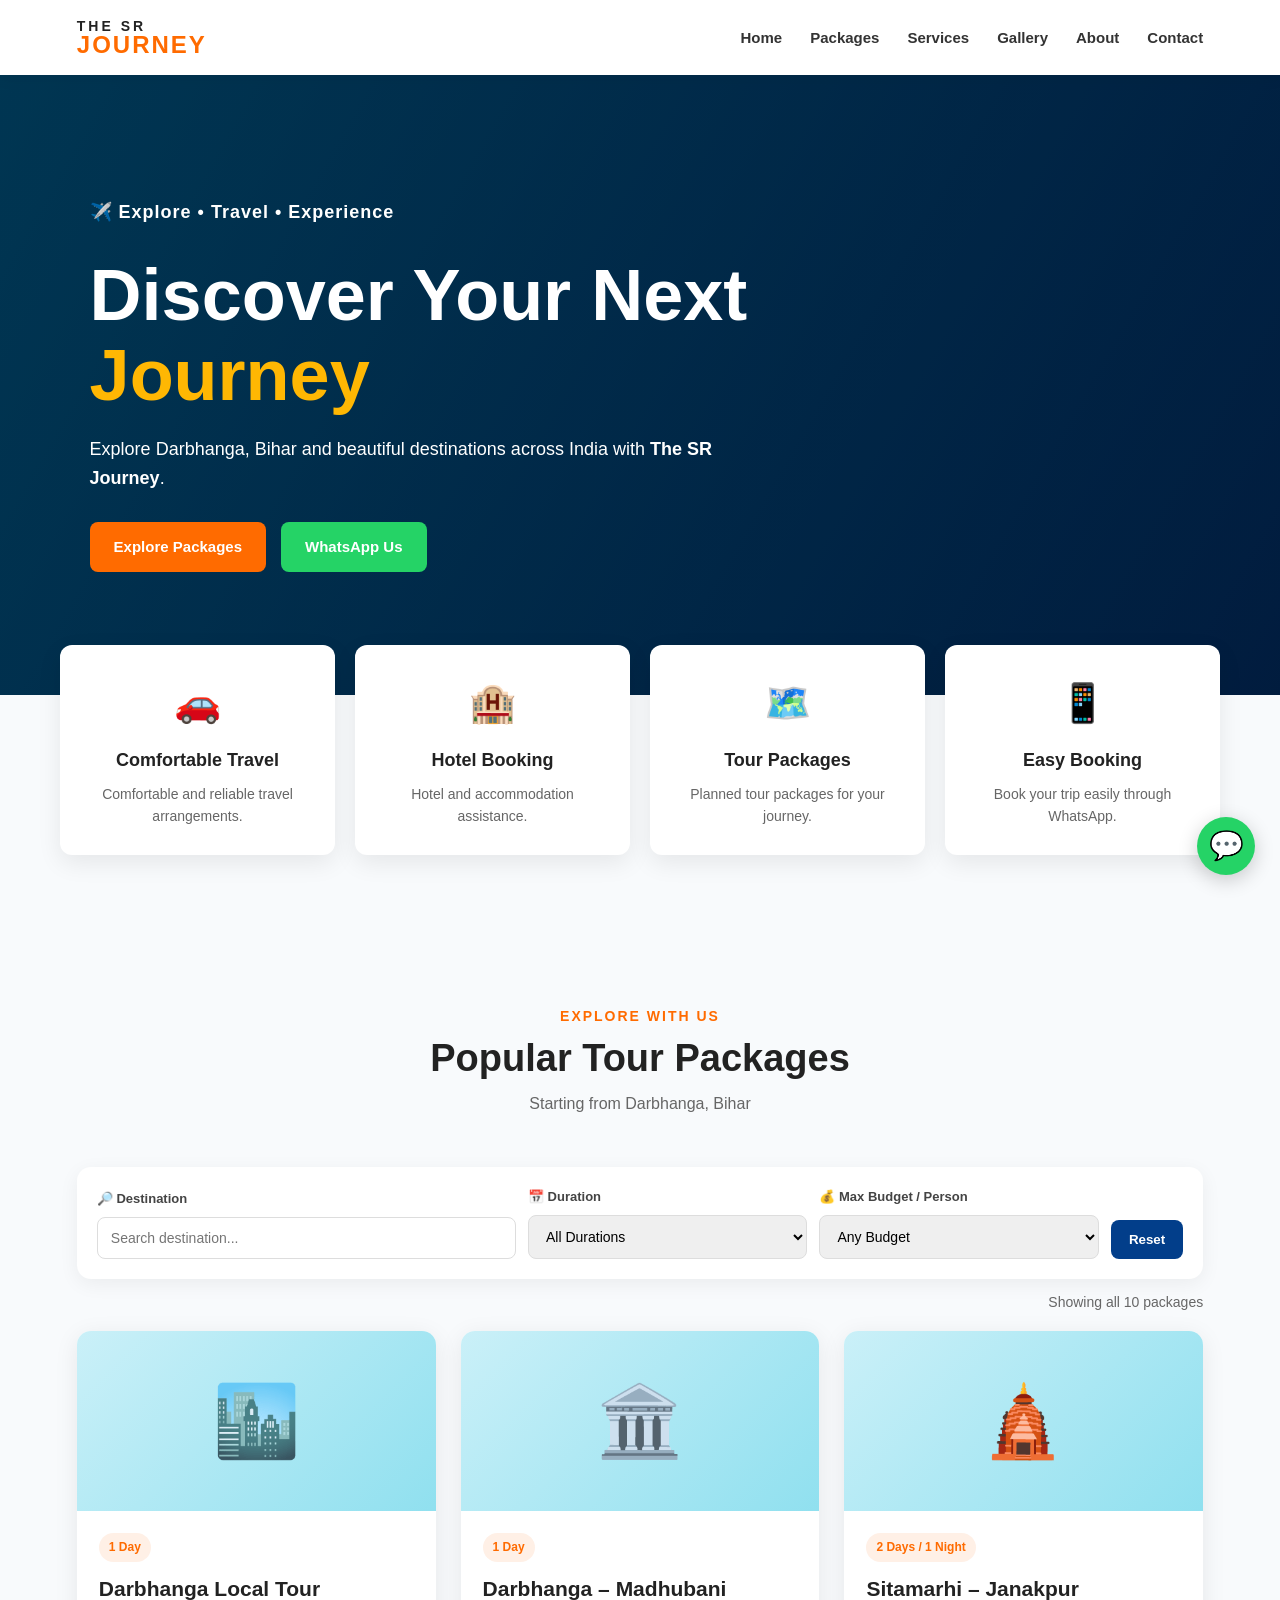
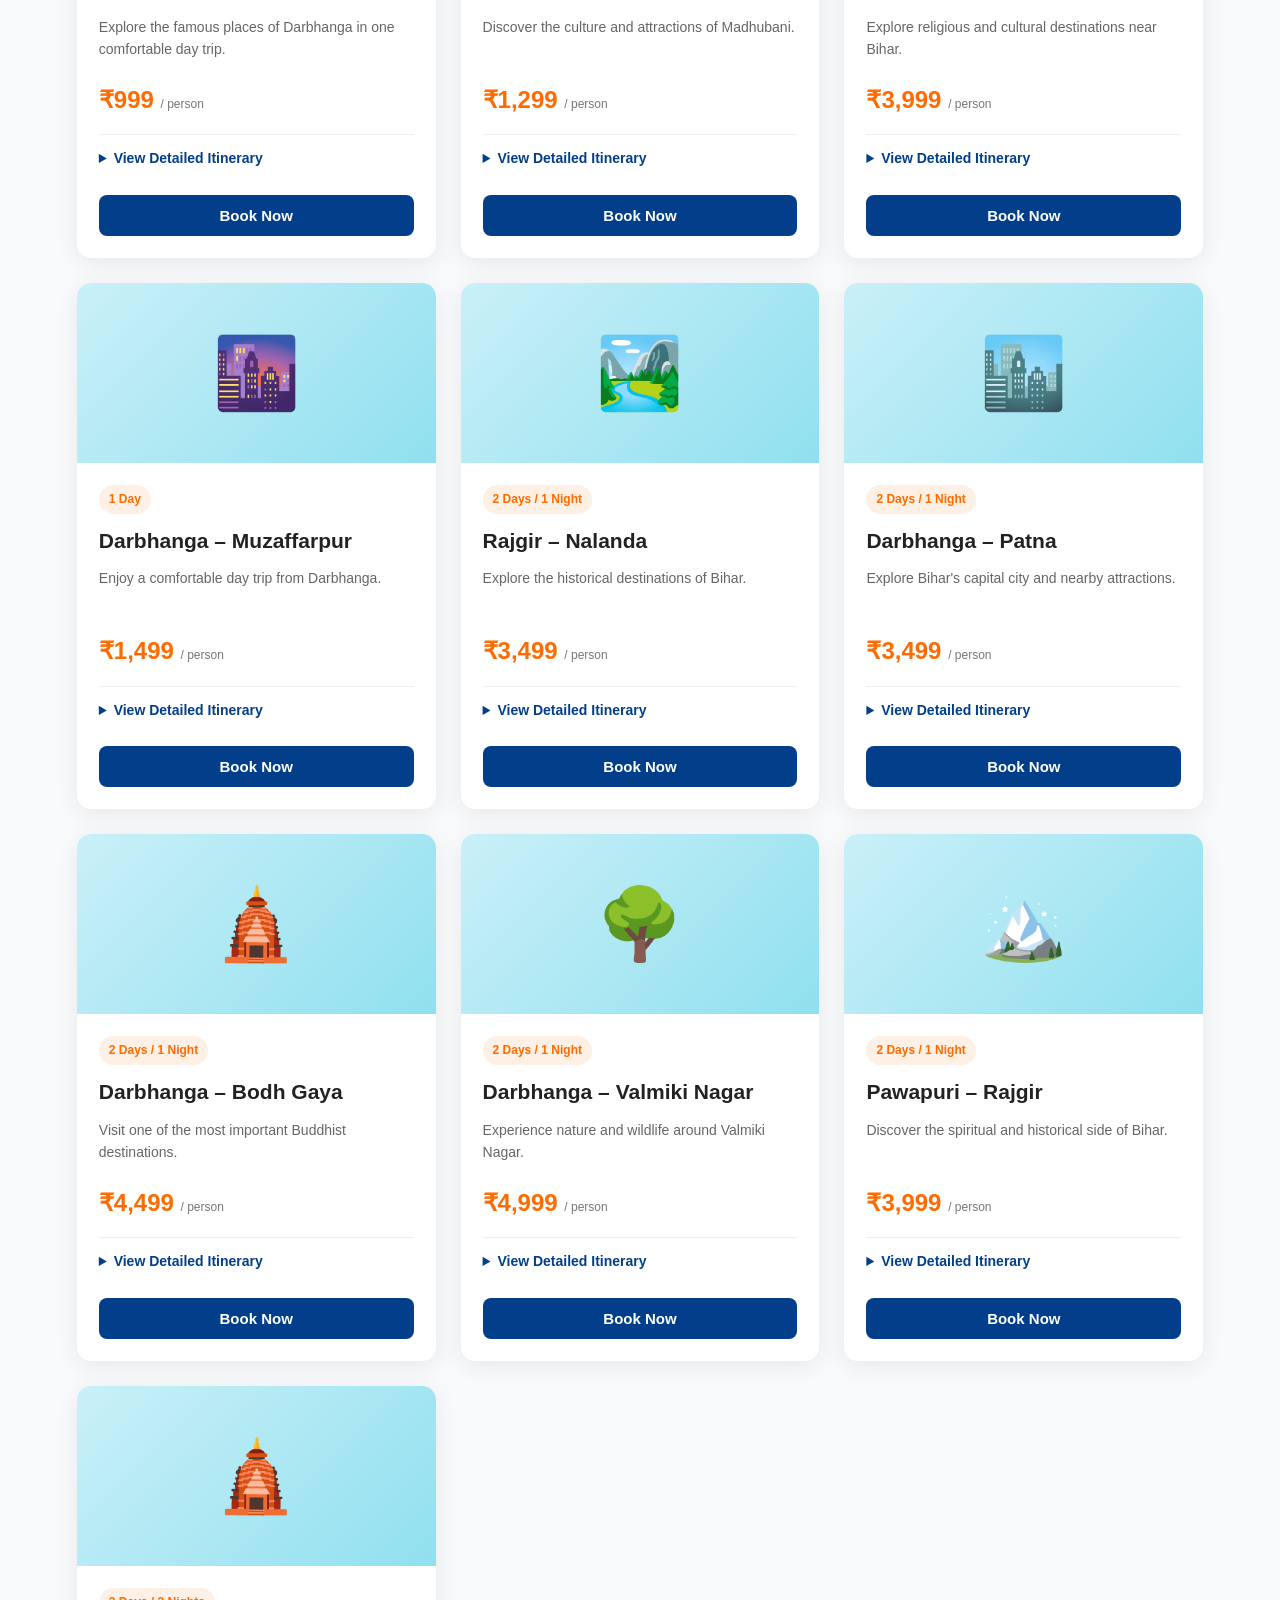
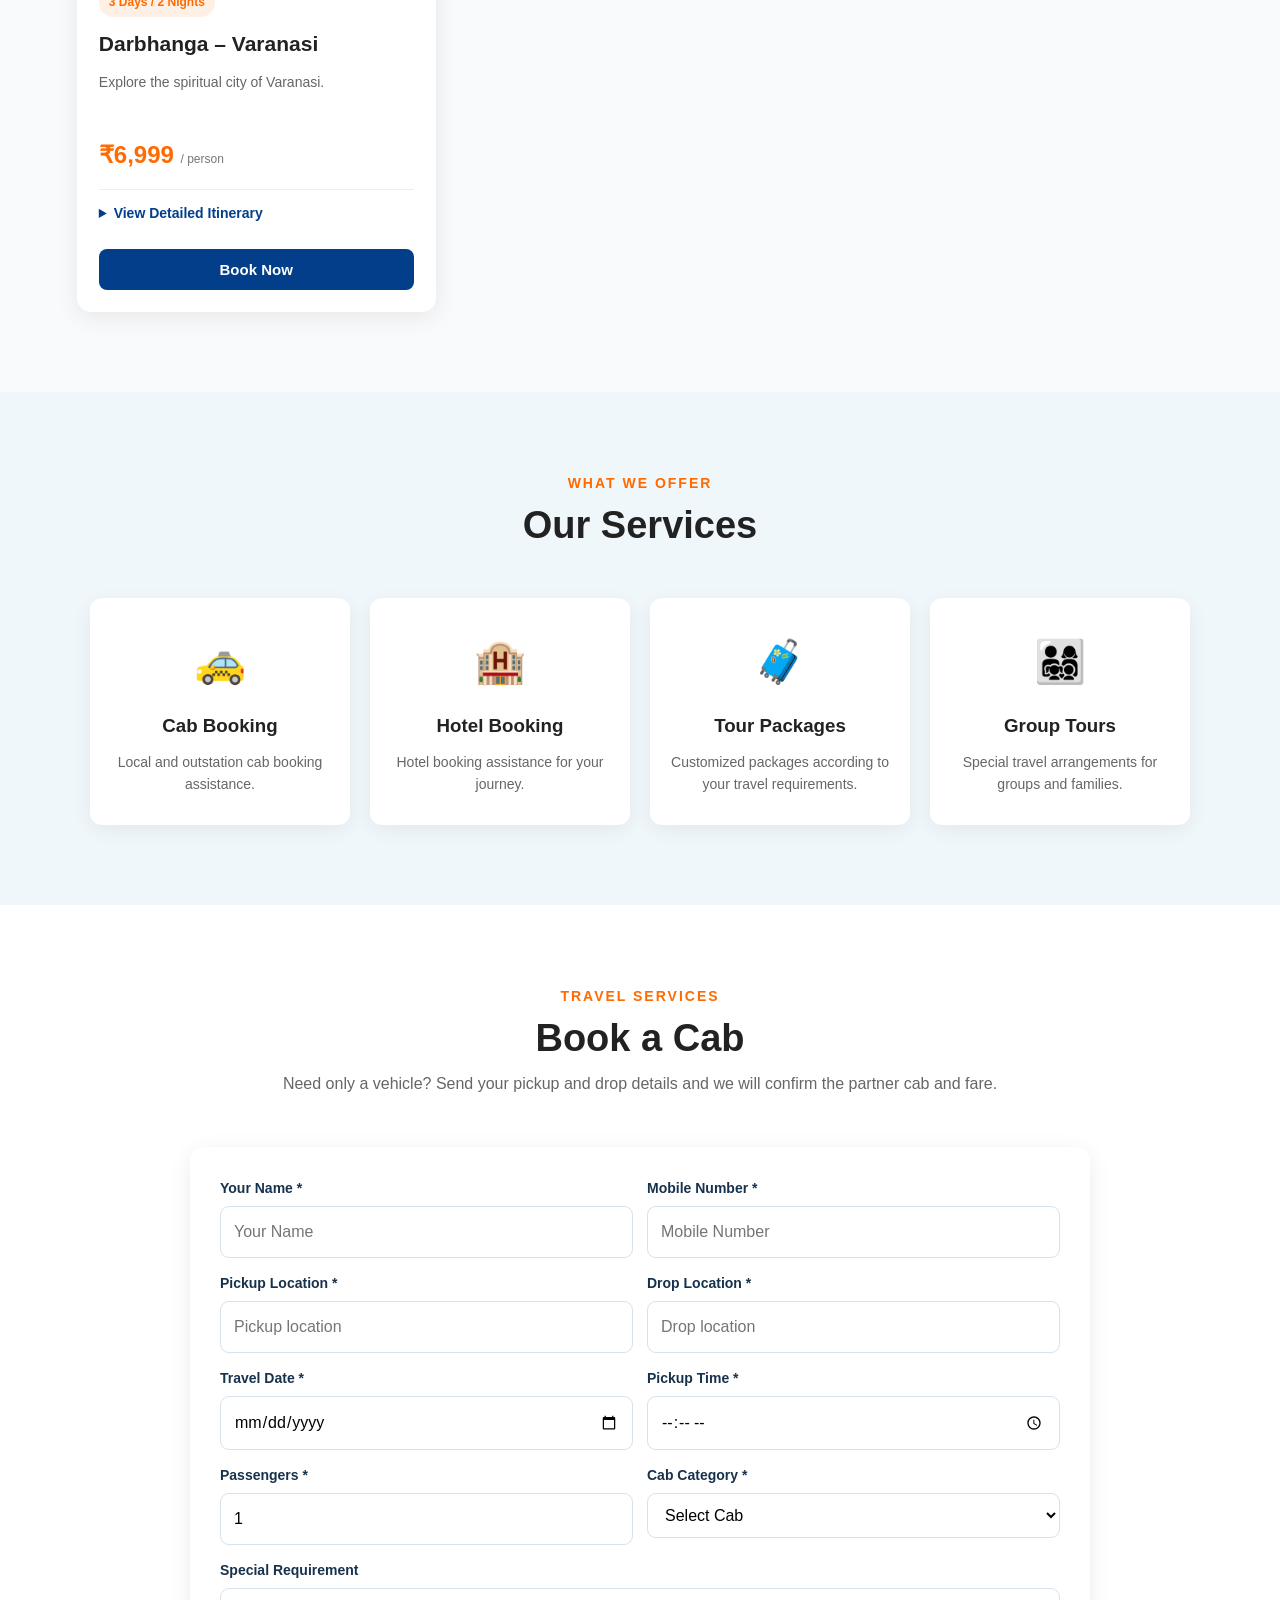
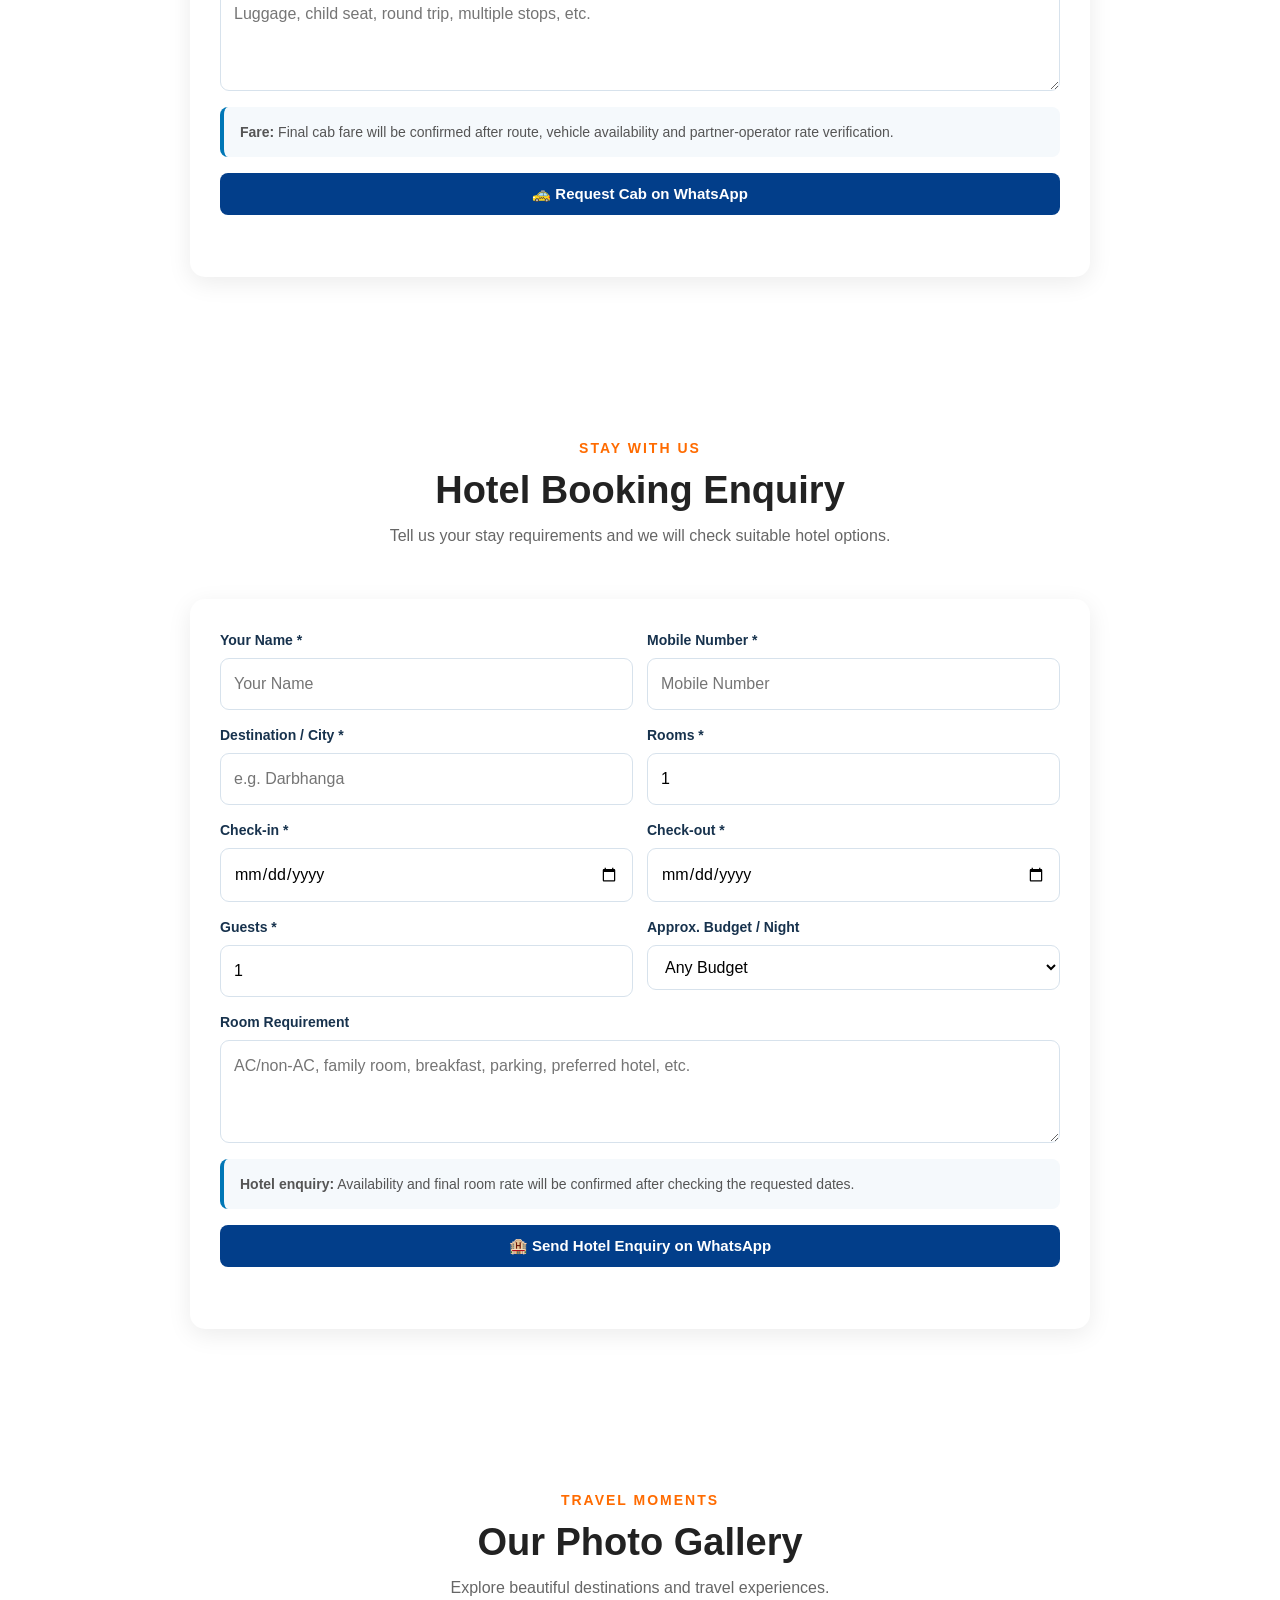
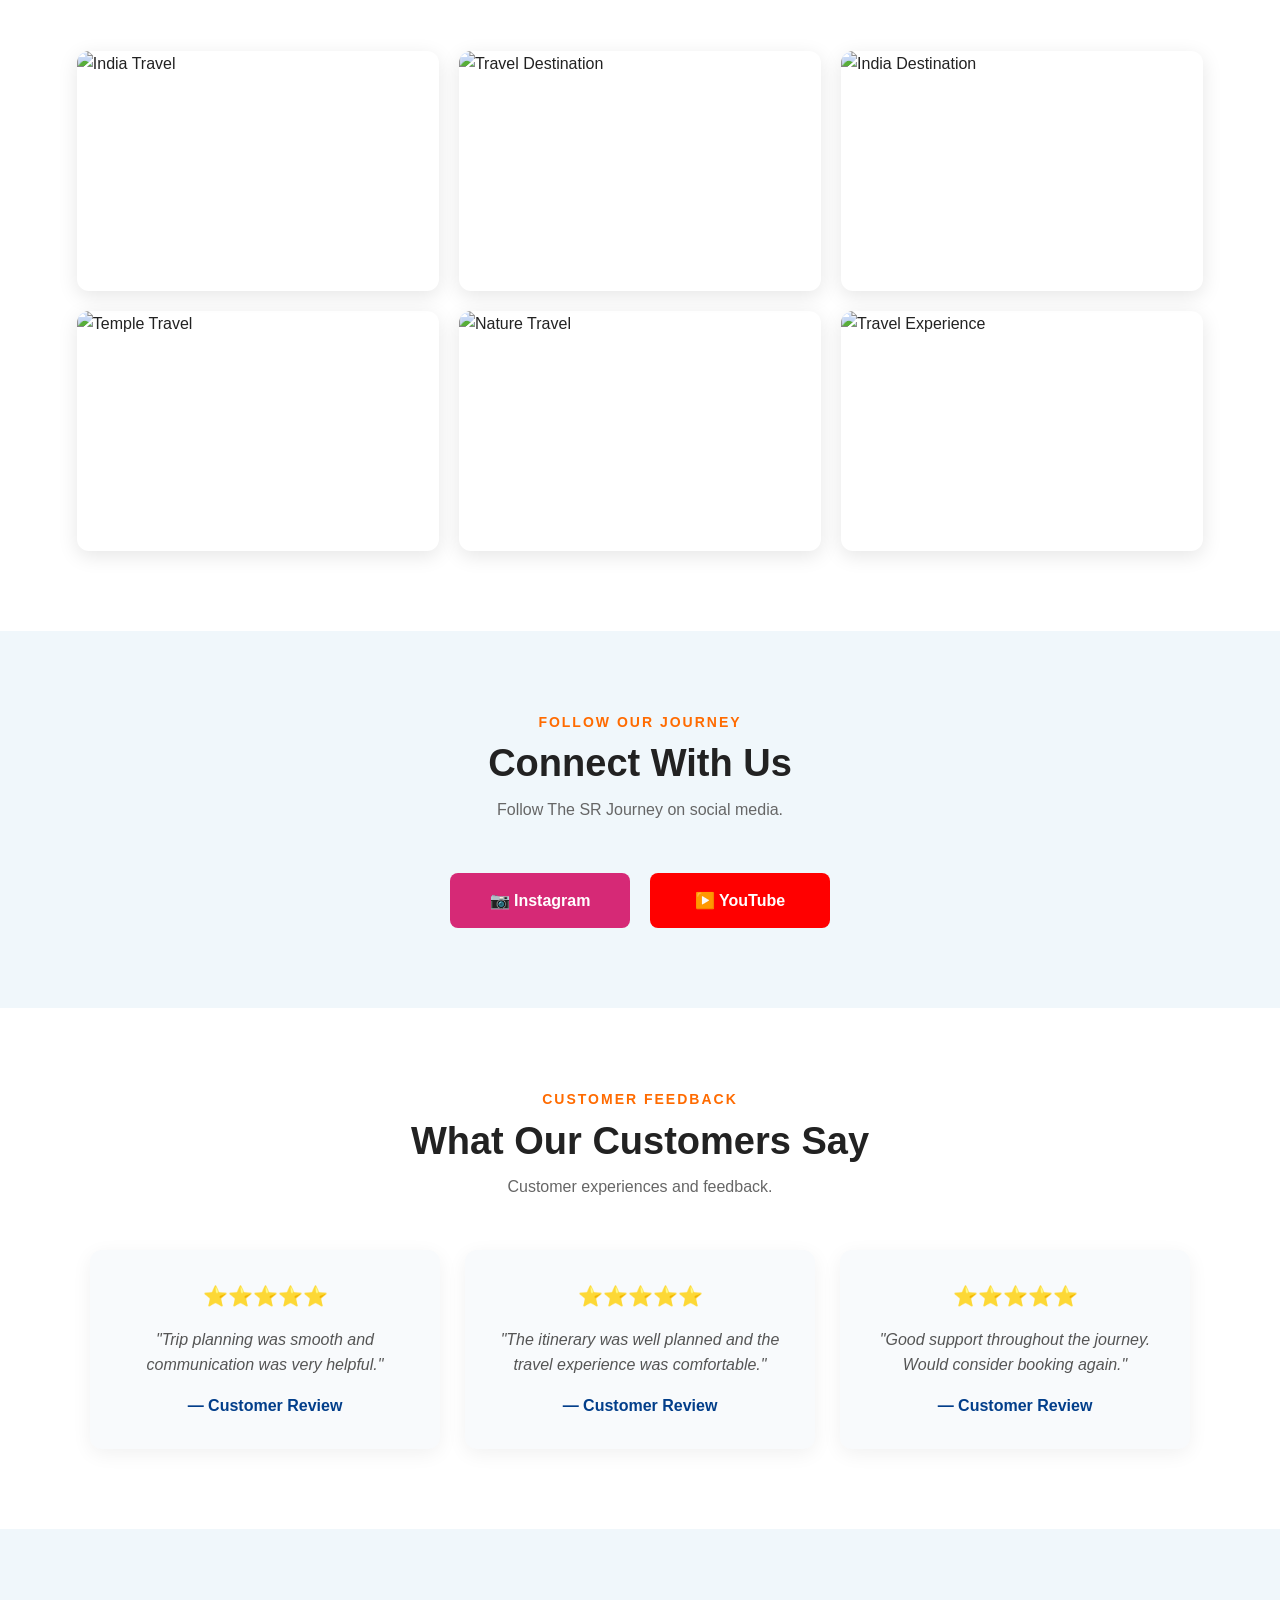
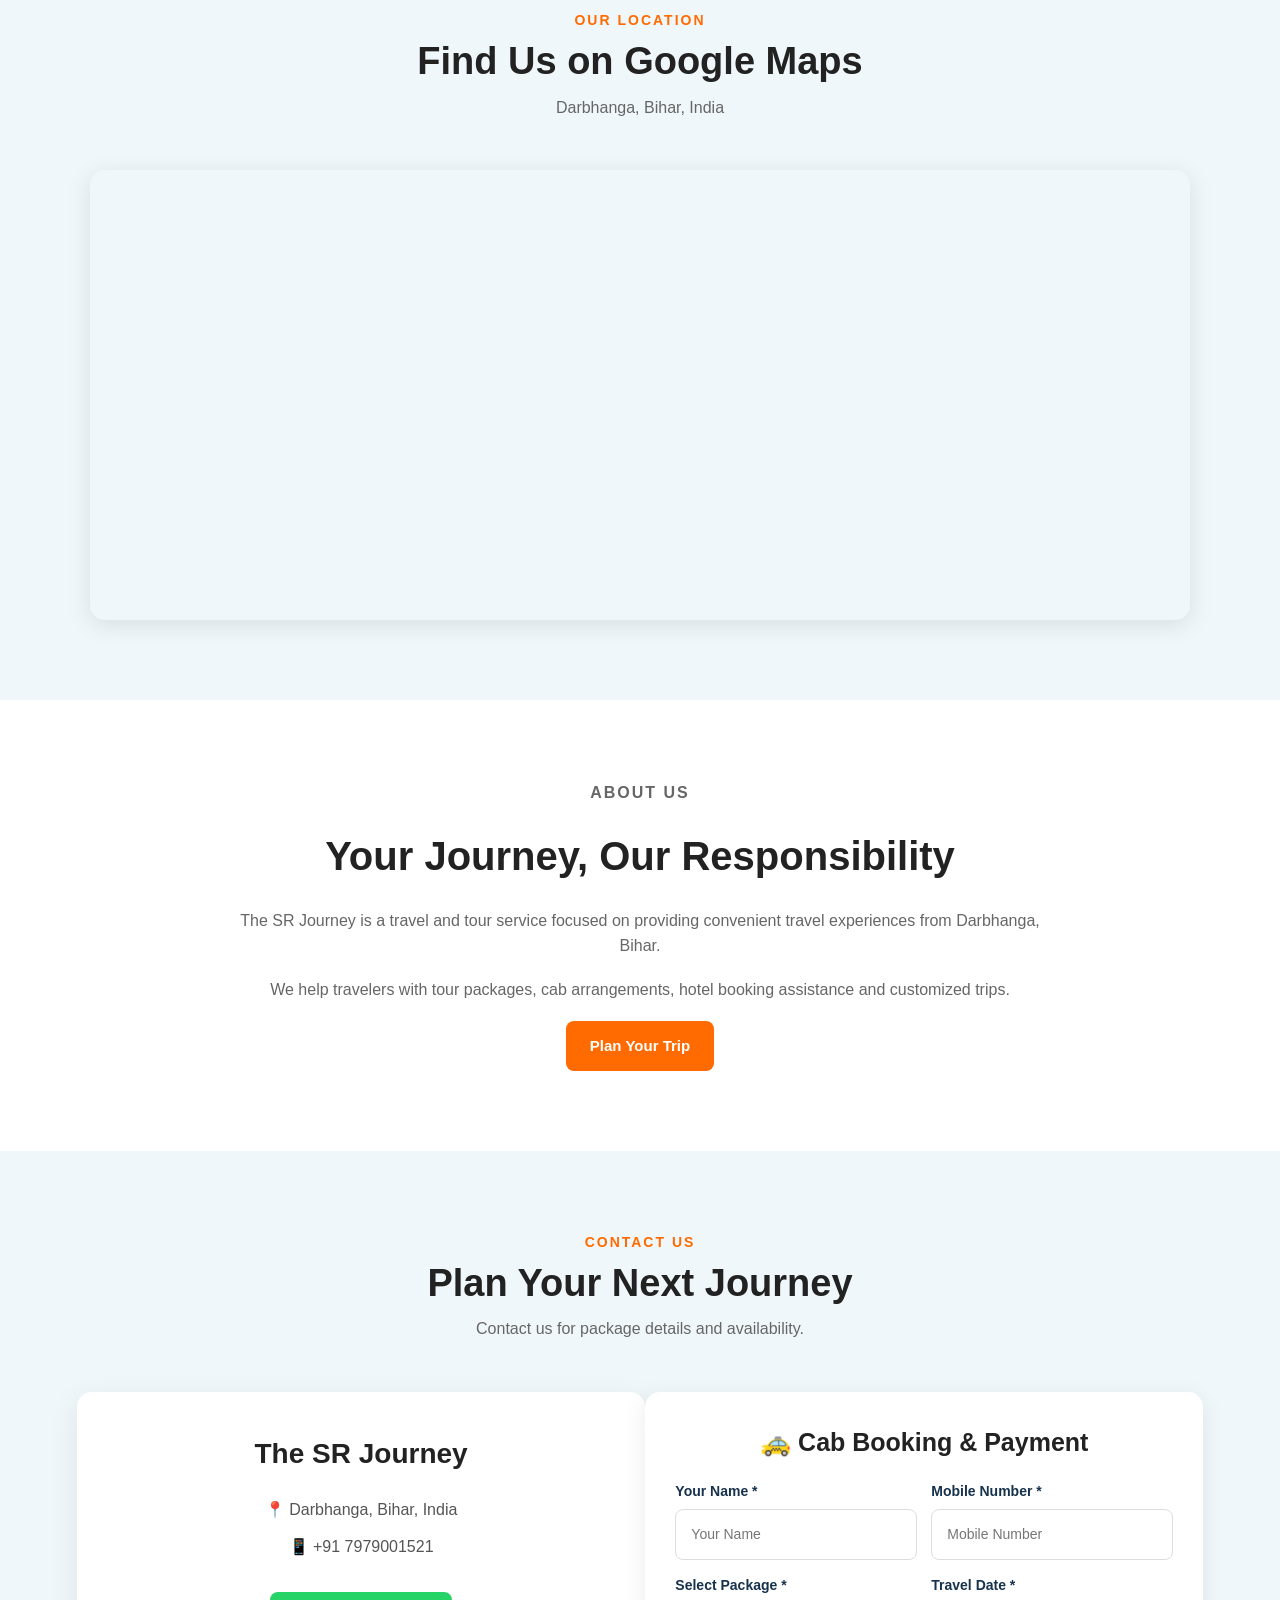
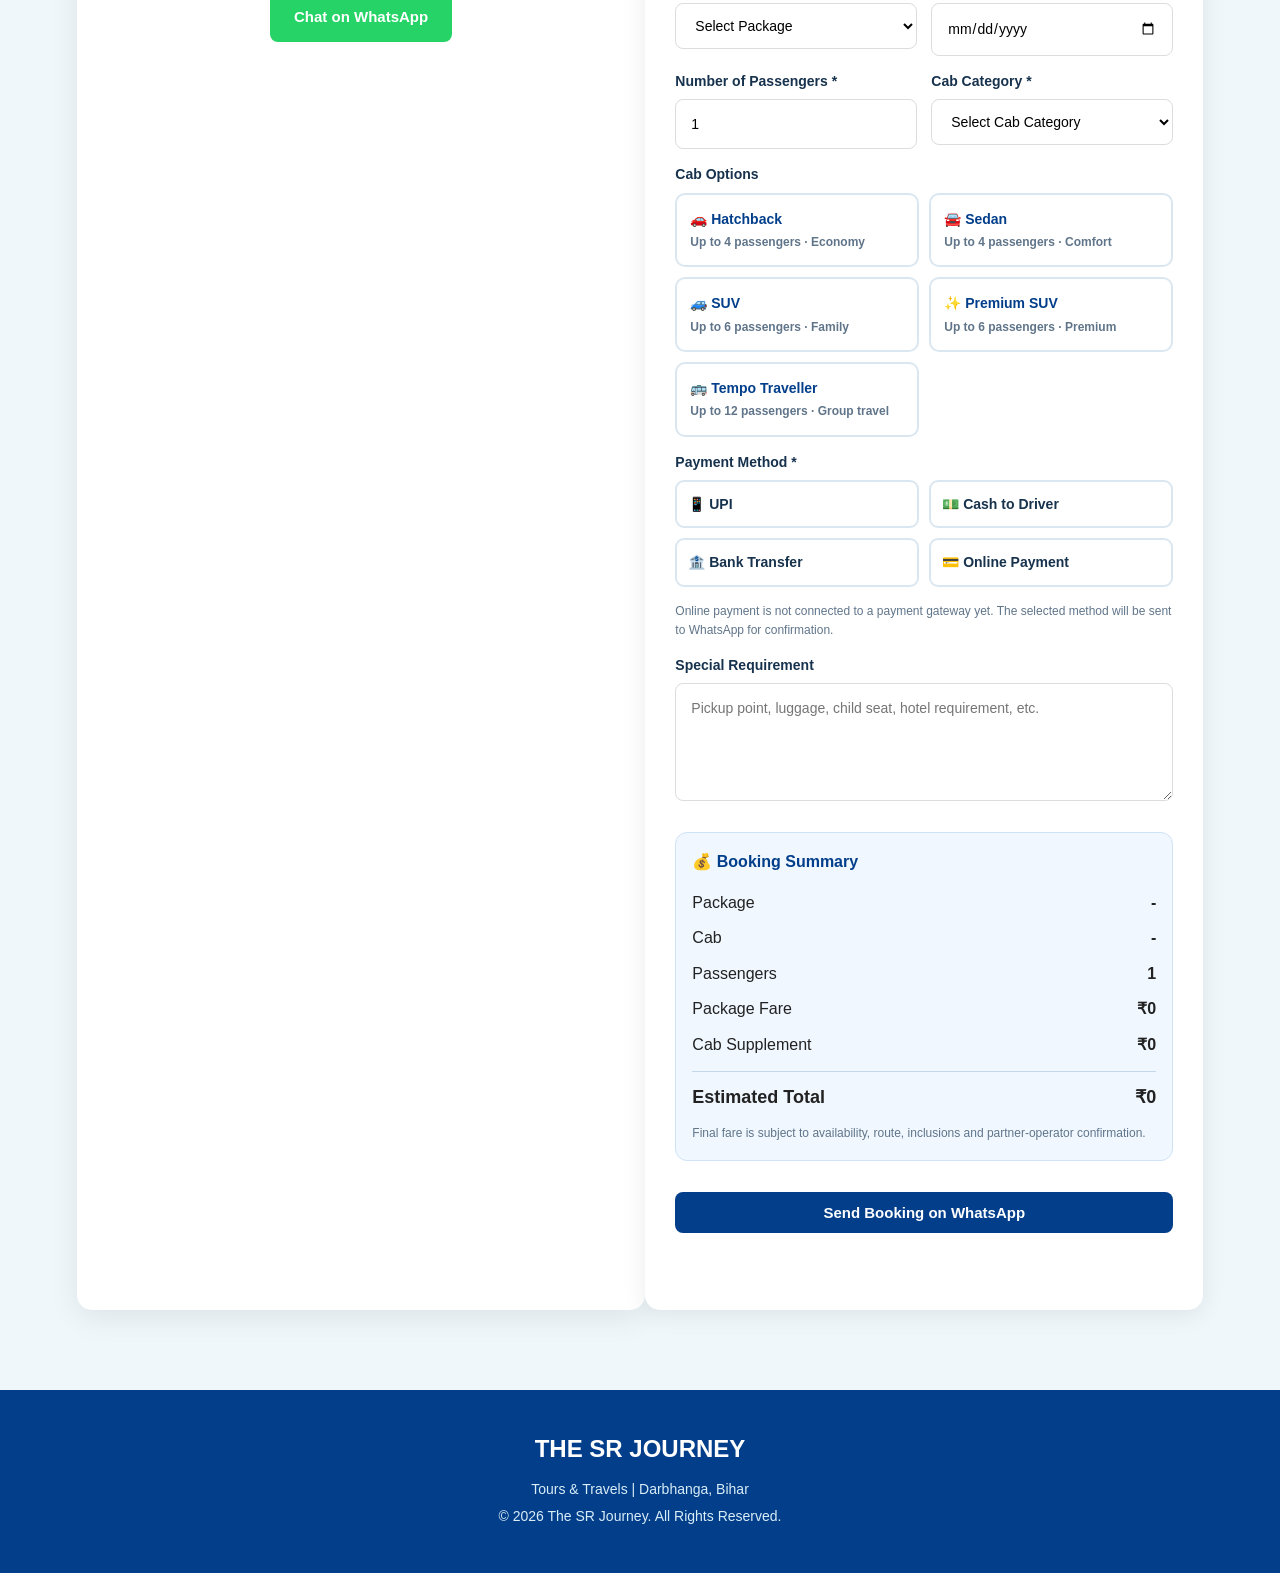
==== commit ba8b4b4c: "Add files via upload" ====
--- a/index.html
+++ b/index.html
@@ -155,12 +155,42 @@
         </div>
 
 
+        
+        <div class="package-filter" id="packageFilter">
+            <div class="filter-field">
+                <label for="packageSearch">🔎 Destination</label>
+                <input type="search" id="packageSearch" placeholder="Search destination...">
+            </div>
+            <div class="filter-field">
+                <label for="durationFilter">📅 Duration</label>
+                <select id="durationFilter">
+                    <option value="">All Durations</option>
+                    <option value="1">1 Day</option>
+                    <option value="2">2 Days</option>
+                    <option value="3">3 Days</option>
+                </select>
+            </div>
+            <div class="filter-field">
+                <label for="budgetFilter">💰 Max Budget / Person</label>
+                <select id="budgetFilter">
+                    <option value="">Any Budget</option>
+                    <option value="1500">Up to ₹1,500</option>
+                    <option value="3000">Up to ₹3,000</option>
+                    <option value="5000">Up to ₹5,000</option>
+                    <option value="7000">Up to ₹7,000</option>
+                </select>
+            </div>
+            <button type="button" class="filter-reset" id="resetPackageFilter">Reset</button>
+        </div>
+        <div class="filter-result-count" id="packageResultCount">Showing all packages</div>
+
+
         <div class="packages-container">
 
 
             <!-- PACKAGE 1 -->
 
-            <div class="package-card">
+            <div class="package-card" data-package-name="Darbhanga Local Tour" data-duration="1" data-price="999">
 
                 <div class="package-image">
                     🏙️
@@ -230,7 +260,7 @@
 
             <!-- PACKAGE 2 -->
 
-            <div class="package-card">
+            <div class="package-card" data-package-name="Darbhanga – Madhubani" data-duration="1" data-price="1299">
 
                 <div class="package-image">
                     🏛️
@@ -294,7 +324,7 @@
 
             <!-- PACKAGE 3 -->
 
-            <div class="package-card">
+            <div class="package-card" data-package-name="Sitamarhi – Janakpur" data-duration="2" data-price="3999">
 
                 <div class="package-image">
                     🛕
@@ -355,7 +385,7 @@
 
             <!-- PACKAGE 4 -->
 
-            <div class="package-card">
+            <div class="package-card" data-package-name="Darbhanga – Muzaffarpur" data-duration="1" data-price="1499">
 
                 <div class="package-image">
                     🌆
@@ -419,7 +449,7 @@
 
             <!-- PACKAGE 5 -->
 
-            <div class="package-card">
+            <div class="package-card" data-package-name="Rajgir – Nalanda" data-duration="2" data-price="3499">
 
                 <div class="package-image">
                     🏞️
@@ -479,7 +509,7 @@
 
             <!-- PACKAGE 6 -->
 
-            <div class="package-card">
+            <div class="package-card" data-package-name="Darbhanga – Patna" data-duration="2" data-price="3499">
 
                 <div class="package-image">
                     🏙️
@@ -539,7 +569,7 @@
 
             <!-- PACKAGE 7 -->
 
-            <div class="package-card">
+            <div class="package-card" data-package-name="Darbhanga – Bodh Gaya" data-duration="2" data-price="4499">
 
                 <div class="package-image">
                     🛕
@@ -599,7 +629,7 @@
 
             <!-- PACKAGE 8 -->
 
-            <div class="package-card">
+            <div class="package-card" data-package-name="Darbhanga – Valmiki Nagar" data-duration="2" data-price="4999">
 
                 <div class="package-image">
                     🌳
@@ -659,7 +689,7 @@
 
             <!-- PACKAGE 9 -->
 
-            <div class="package-card">
+            <div class="package-card" data-package-name="Pawapuri – Rajgir" data-duration="2" data-price="3999">
 
                 <div class="package-image">
                     🏔️
@@ -719,7 +749,7 @@
 
             <!-- PACKAGE 10 -->
 
-            <div class="package-card">
+            <div class="package-card" data-package-name="Darbhanga – Varanasi" data-duration="3" data-price="6999">
 
                 <div class="package-image">
                     🛕
@@ -804,23 +834,23 @@
 
         <div class="services-container">
 
-            <div class="service-card">
+            <a class="service-card service-card-link" href="#cab-booking">
                 <div>🚕</div>
                 <h3>Cab Booking</h3>
                 <p>
                     Local and outstation cab
                     booking assistance.
                 </p>
-            </div>
-
-            <div class="service-card">
+            </a>
+
+            <a class="service-card service-card-link" href="#hotel-booking">
                 <div>🏨</div>
                 <h3>Hotel Booking</h3>
                 <p>
                     Hotel booking assistance
                     for your journey.
                 </p>
-            </div>
+            </a>
 
             <div class="service-card">
                 <div>🧳</div>
@@ -842,6 +872,134 @@
 
         </div>
 
+    </section>
+
+
+    <!-- ================= PHASE 1: CAB + HOTEL ================= -->
+
+    <section id="cab-booking" class="section booking-tools-section">
+        <div class="section-title">
+            <p>TRAVEL SERVICES</p>
+            <h2>Book a Cab</h2>
+            <span>Need only a vehicle? Send your pickup and drop details and we will confirm the partner cab and fare.</span>
+        </div>
+
+        <div class="service-booking-card">
+            <form id="cabOnlyForm">
+                <div class="booking-grid">
+                    <div class="booking-field">
+                        <label for="cabName">Your Name *</label>
+                        <input type="text" id="cabName" placeholder="Your Name" required>
+                    </div>
+                    <div class="booking-field">
+                        <label for="cabPhone">Mobile Number *</label>
+                        <input type="tel" id="cabPhone" placeholder="Mobile Number" inputmode="numeric" required>
+                    </div>
+                    <div class="booking-field">
+                        <label for="cabPickup">Pickup Location *</label>
+                        <input type="text" id="cabPickup" placeholder="Pickup location" required>
+                    </div>
+                    <div class="booking-field">
+                        <label for="cabDrop">Drop Location *</label>
+                        <input type="text" id="cabDrop" placeholder="Drop location" required>
+                    </div>
+                    <div class="booking-field">
+                        <label for="cabDate">Travel Date *</label>
+                        <input type="date" id="cabDate" required>
+                    </div>
+                    <div class="booking-field">
+                        <label for="cabTime">Pickup Time *</label>
+                        <input type="time" id="cabTime" required>
+                    </div>
+                    <div class="booking-field">
+                        <label for="cabPassengers">Passengers *</label>
+                        <input type="number" id="cabPassengers" min="1" max="12" value="1" required>
+                    </div>
+                    <div class="booking-field">
+                        <label for="cabType">Cab Category *</label>
+                        <select id="cabType" required>
+                            <option value="">Select Cab</option>
+                            <option value="Hatchback">Hatchback — up to 4</option>
+                            <option value="Sedan">Sedan — up to 4</option>
+                            <option value="SUV">SUV — up to 6</option>
+                            <option value="Premium SUV">Premium SUV — up to 6</option>
+                            <option value="Tempo Traveller">Tempo Traveller — up to 12</option>
+                        </select>
+                    </div>
+                    <div class="booking-field full">
+                        <label for="cabRequirement">Special Requirement</label>
+                        <textarea id="cabRequirement" rows="3" placeholder="Luggage, child seat, round trip, multiple stops, etc."></textarea>
+                    </div>
+                </div>
+                <div class="quote-box">
+                    <strong>Fare:</strong> Final cab fare will be confirmed after route, vehicle availability and partner-operator rate verification.
+                </div>
+                <button type="submit" class="book-btn">🚕 Request Cab on WhatsApp</button>
+                <div id="cabStatus" class="booking-status" aria-live="polite"></div>
+            </form>
+        </div>
+    </section>
+
+    <section id="hotel-booking" class="section booking-tools-section">
+        <div class="section-title">
+            <p>STAY WITH US</p>
+            <h2>Hotel Booking Enquiry</h2>
+            <span>Tell us your stay requirements and we will check suitable hotel options.</span>
+        </div>
+
+        <div class="service-booking-card">
+            <form id="hotelForm">
+                <div class="booking-grid">
+                    <div class="booking-field">
+                        <label for="hotelName">Your Name *</label>
+                        <input type="text" id="hotelName" placeholder="Your Name" required>
+                    </div>
+                    <div class="booking-field">
+                        <label for="hotelPhone">Mobile Number *</label>
+                        <input type="tel" id="hotelPhone" placeholder="Mobile Number" inputmode="numeric" required>
+                    </div>
+                    <div class="booking-field">
+                        <label for="hotelDestination">Destination / City *</label>
+                        <input type="text" id="hotelDestination" placeholder="e.g. Darbhanga" required>
+                    </div>
+                    <div class="booking-field">
+                        <label for="hotelRooms">Rooms *</label>
+                        <input type="number" id="hotelRooms" min="1" max="20" value="1" required>
+                    </div>
+                    <div class="booking-field">
+                        <label for="checkIn">Check-in *</label>
+                        <input type="date" id="checkIn" required>
+                    </div>
+                    <div class="booking-field">
+                        <label for="checkOut">Check-out *</label>
+                        <input type="date" id="checkOut" required>
+                    </div>
+                    <div class="booking-field">
+                        <label for="hotelGuests">Guests *</label>
+                        <input type="number" id="hotelGuests" min="1" max="50" value="1" required>
+                    </div>
+                    <div class="booking-field">
+                        <label for="hotelBudget">Approx. Budget / Night</label>
+                        <select id="hotelBudget">
+                            <option value="">Any Budget</option>
+                            <option>Up to ₹1,500</option>
+                            <option>₹1,500 – ₹3,000</option>
+                            <option>₹3,000 – ₹5,000</option>
+                            <option>₹5,000+</option>
+                        </select>
+                    </div>
+                    <div class="booking-field full">
+                        <label for="hotelRequirement">Room Requirement</label>
+                        <textarea id="hotelRequirement" rows="3" placeholder="AC/non-AC, family room, breakfast, parking, preferred hotel, etc."></textarea>
+                    </div>
+                </div>
+                <div class="quote-box">
+                    <strong>Hotel enquiry:</strong> Availability and final room rate will be confirmed after checking the requested dates.
+                </div>
+                <button type="submit" class="book-btn">🏨 Send Hotel Enquiry on WhatsApp</button>
+                <div id="hotelStatus" class="booking-status" aria-live="polite"></div>
+            </form>
+        </div>
     </section>
 
     <!-- ================= GALLERY ================= -->
--- a/style.css
+++ b/style.css
@@ -1215,3 +1215,129 @@
 .payment-note{font-size:12px;color:#60758a;margin-top:8px}
 .booking-status{margin-top:12px;font-weight:700}
 @media(max-width:768px){.booking-grid,.cab-options,.payment-options{grid-template-columns:1fr}.booking-field.full{grid-column:auto}}
+
+
+/* =========================================
+   PHASE 1 - PACKAGE FILTER / SERVICE FORMS
+   ========================================= */
+
+.package-filter {
+    max-width: 1200px;
+    margin: 0 auto 12px;
+    padding: 20px;
+    background: #ffffff;
+    border-radius: 14px;
+    box-shadow: 0 5px 20px rgba(0,0,0,.06);
+    display: grid;
+    grid-template-columns: 1.5fr 1fr 1fr auto;
+    gap: 12px;
+    align-items: end;
+}
+
+.filter-field label {
+    display: block;
+    margin-bottom: 7px;
+    font-size: 13px;
+    font-weight: 700;
+    color: #444;
+}
+
+.filter-field input,
+.filter-field select {
+    width: 100%;
+    padding: 12px 13px;
+    border: 1px solid #ddd;
+    border-radius: 8px;
+    font-family: inherit;
+    font-size: 14px;
+    outline: none;
+}
+
+.filter-field input:focus,
+.filter-field select:focus {
+    border-color: #0077b6;
+    box-shadow: 0 0 0 3px rgba(0,119,182,.10);
+}
+
+.filter-reset {
+    padding: 12px 18px;
+    border: none;
+    border-radius: 8px;
+    background: #023e8a;
+    color: #fff;
+    font-weight: 700;
+    cursor: pointer;
+}
+
+.filter-result-count {
+    max-width: 1200px;
+    margin: 0 auto 18px;
+    color: #666;
+    font-size: 14px;
+    text-align: right;
+}
+
+.package-card.is-hidden {
+    display: none;
+}
+
+.service-card-link {
+    color: inherit;
+    display: block;
+}
+
+.service-card-link:hover {
+    color: inherit;
+}
+
+.booking-tools-section {
+    background: #ffffff;
+}
+
+.service-booking-card {
+    max-width: 900px;
+    margin: 0 auto;
+    padding: 30px;
+    background: #fff;
+    border-radius: 15px;
+    box-shadow: 0 6px 25px rgba(0,0,0,.08);
+}
+
+.quote-box {
+    margin: 16px 0;
+    padding: 14px 16px;
+    background: #f5f9fc;
+    border-left: 4px solid #0077b6;
+    border-radius: 8px;
+    color: #555;
+    font-size: 14px;
+}
+
+.booking-status {
+    margin-top: 12px;
+    min-height: 20px;
+    color: #0077b6;
+    font-size: 14px;
+    font-weight: 600;
+}
+
+@media (max-width: 900px) {
+    .package-filter {
+        grid-template-columns: 1fr 1fr;
+    }
+}
+
+@media (max-width: 600px) {
+    .package-filter {
+        grid-template-columns: 1fr;
+        padding: 16px;
+    }
+
+    .filter-result-count {
+        text-align: left;
+    }
+
+    .service-booking-card {
+        padding: 20px;
+    }
+}
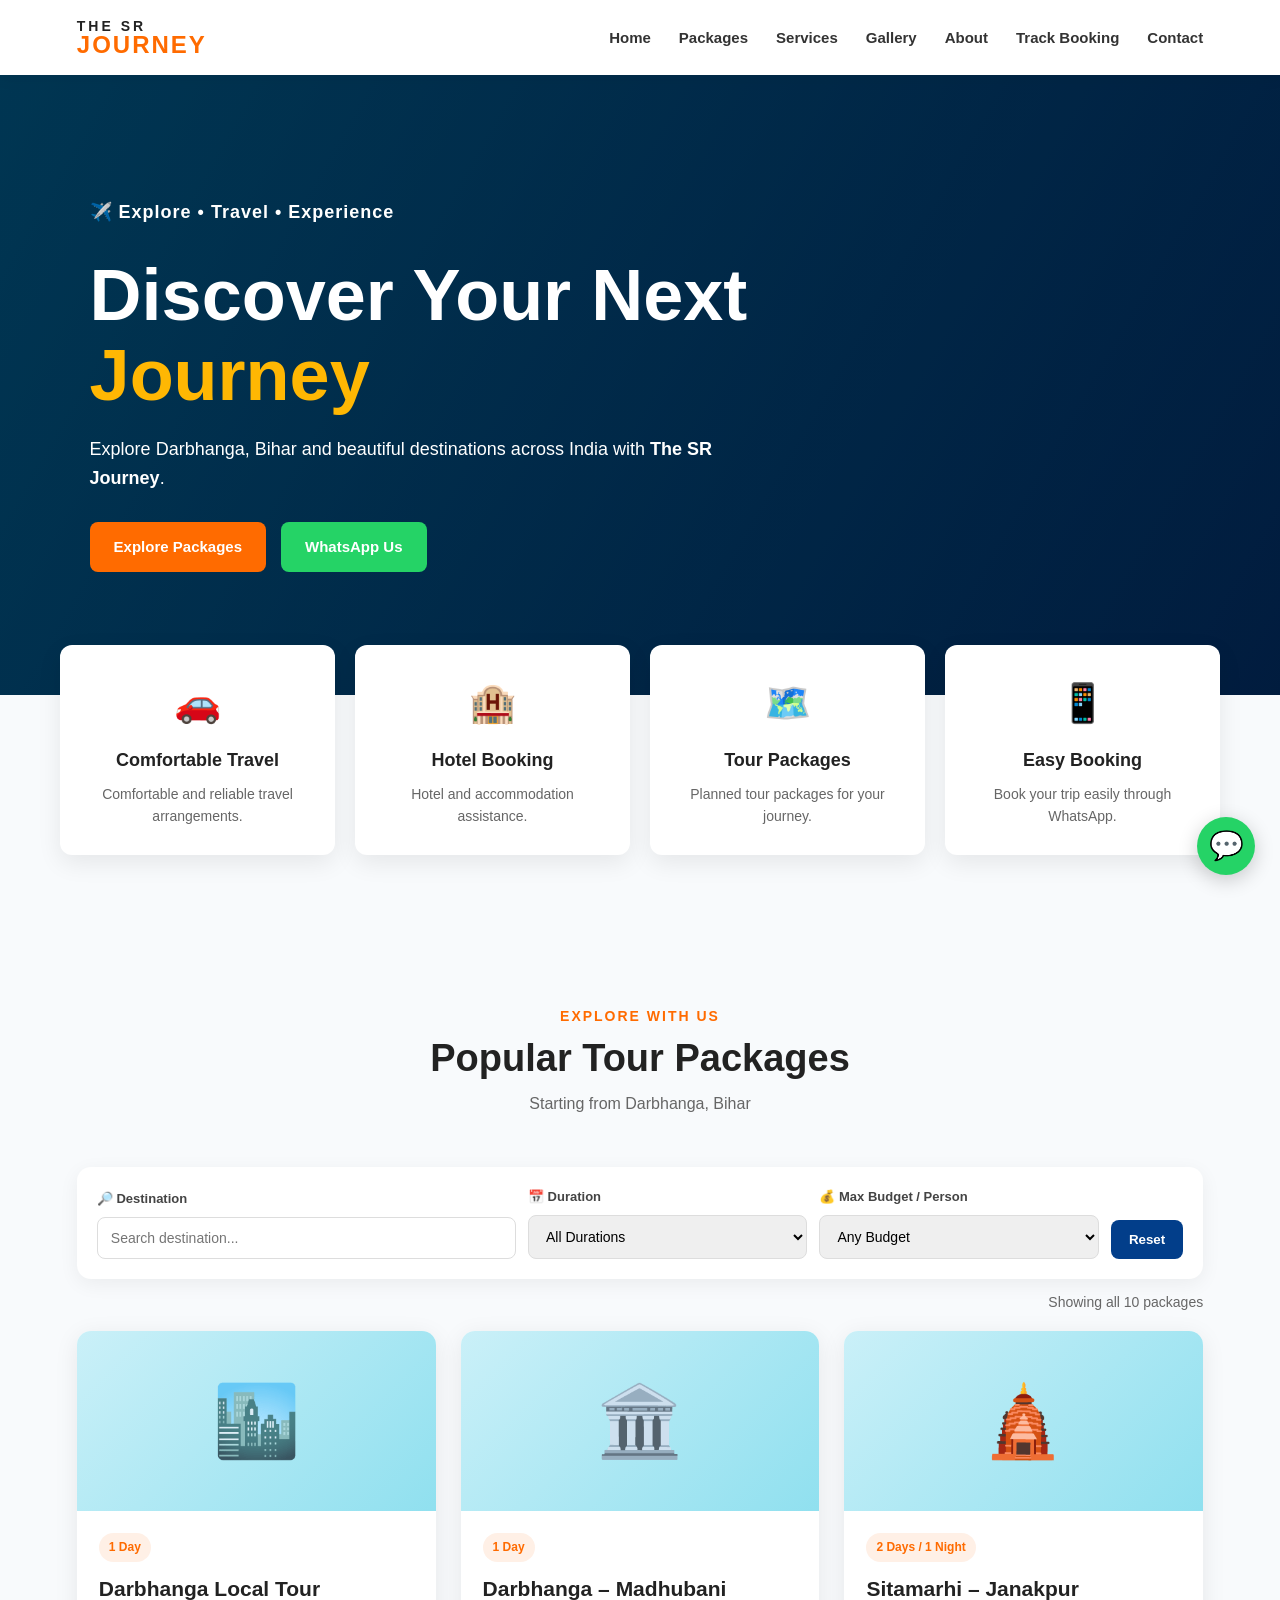
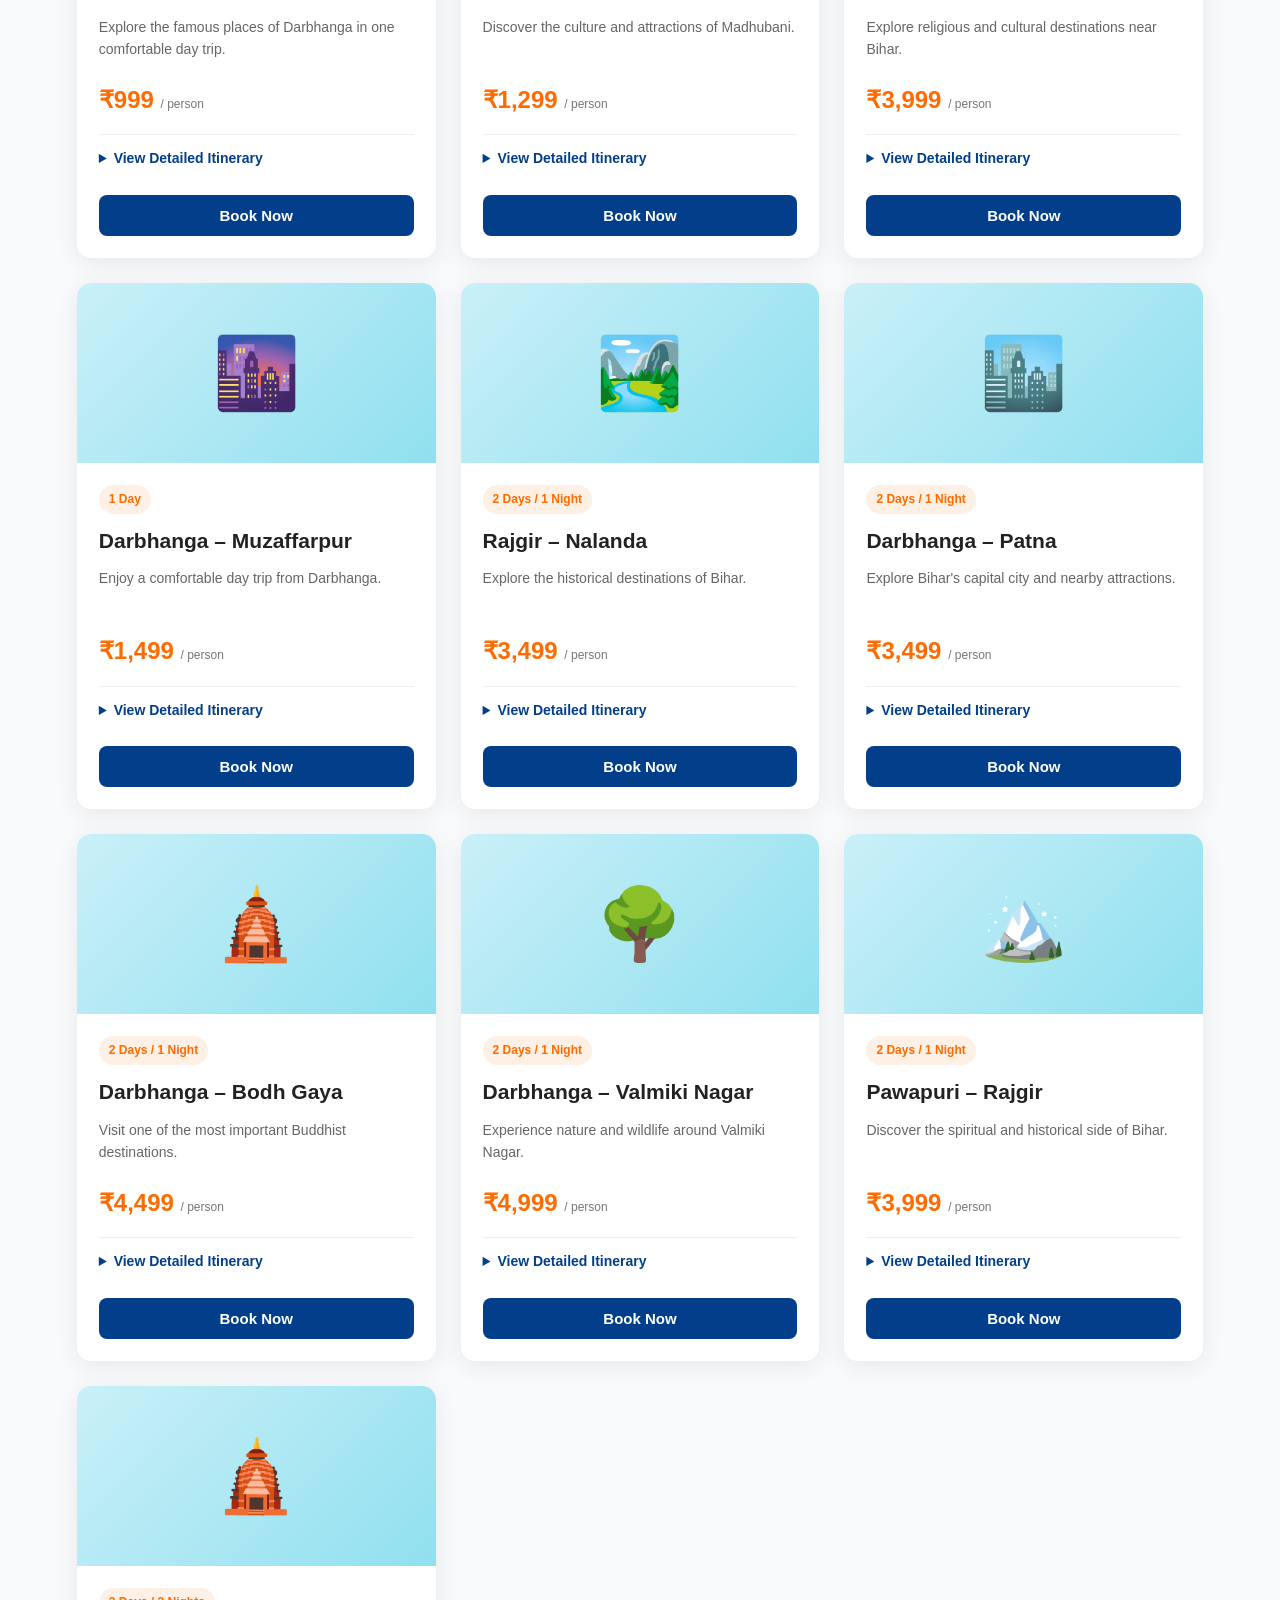
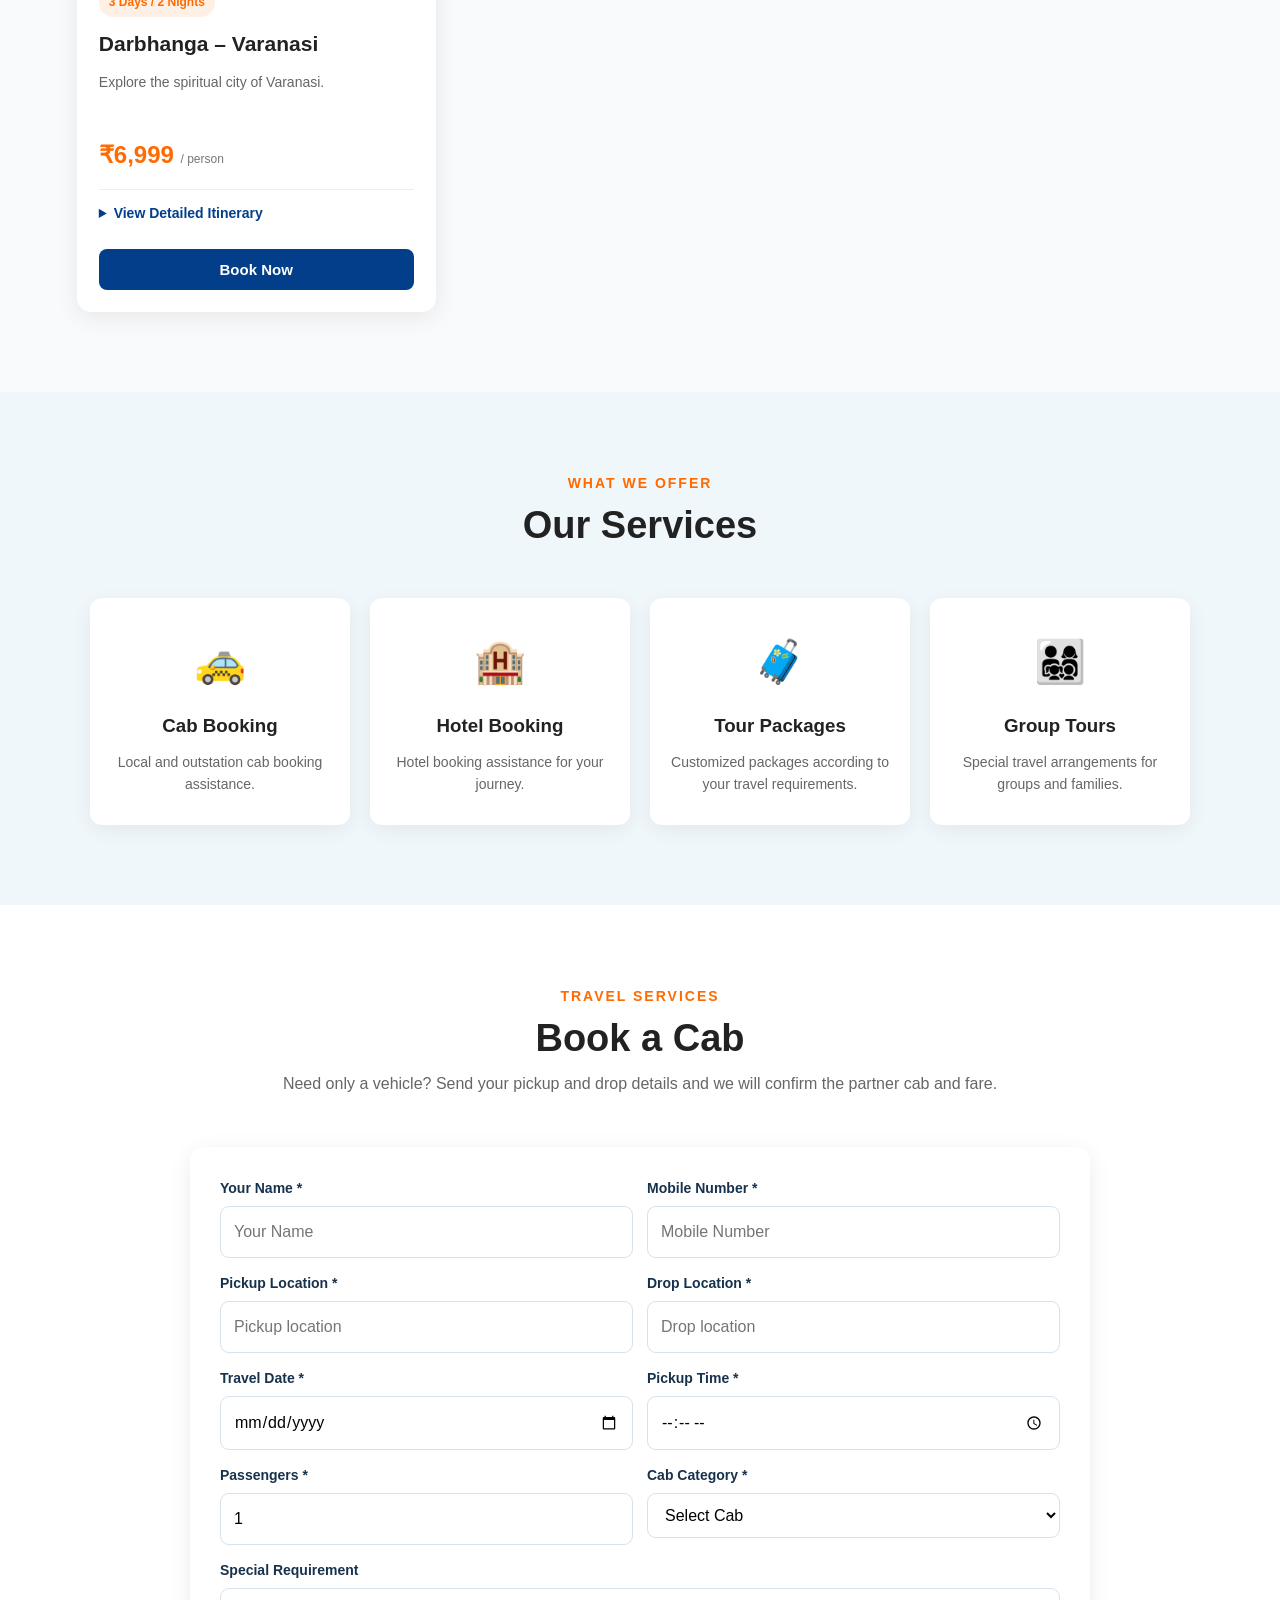
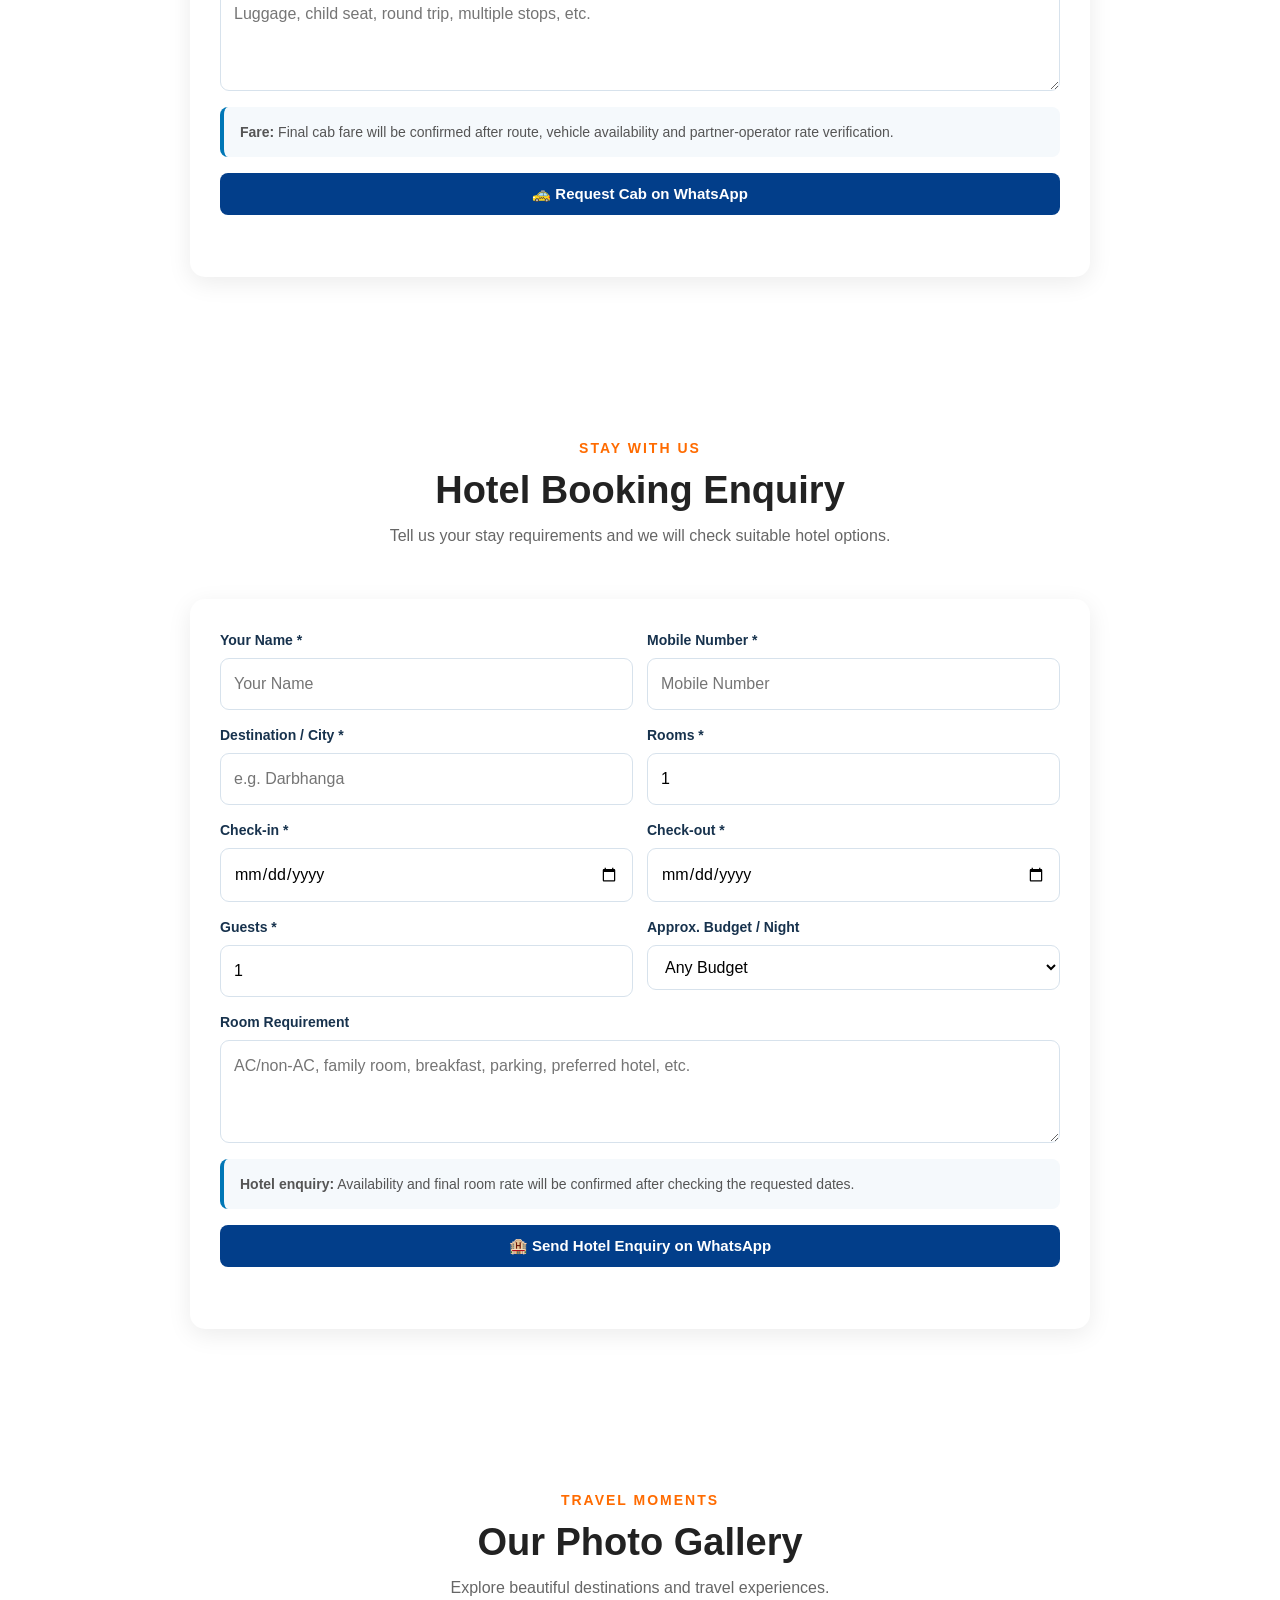
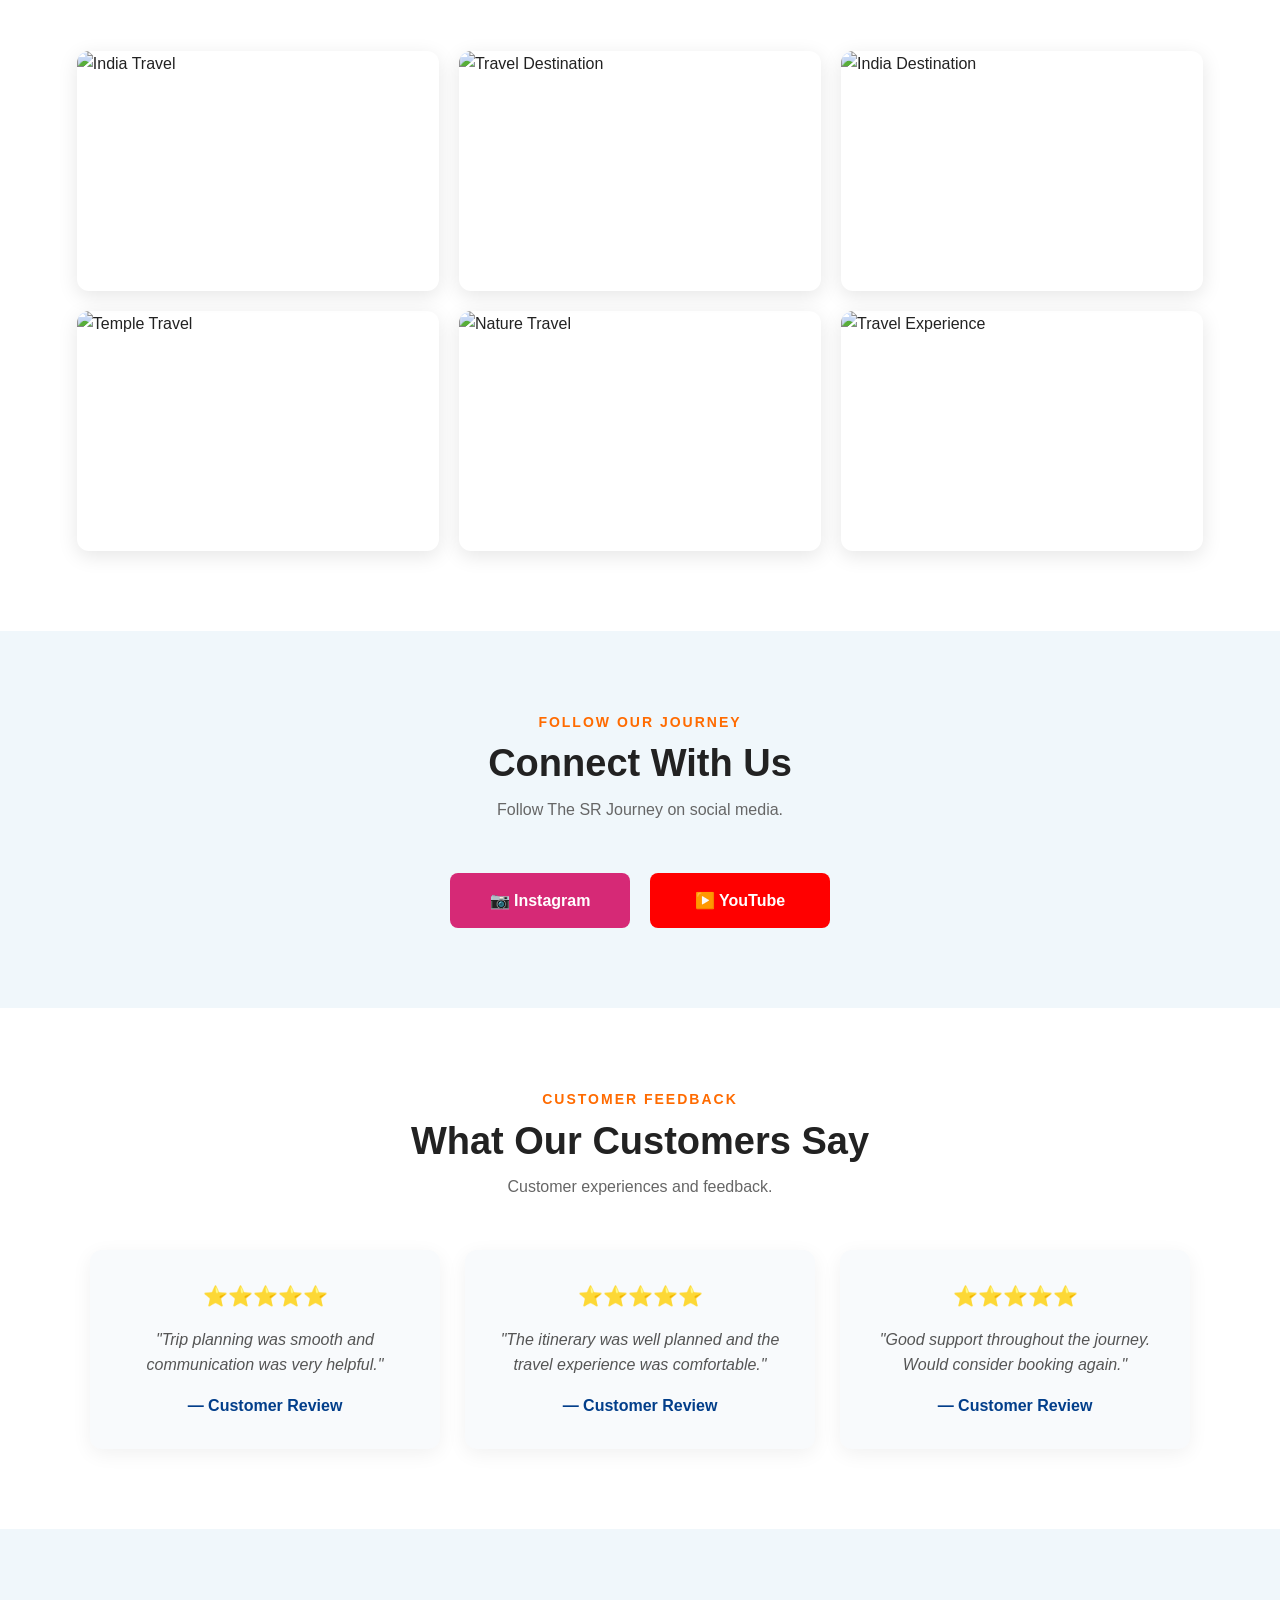
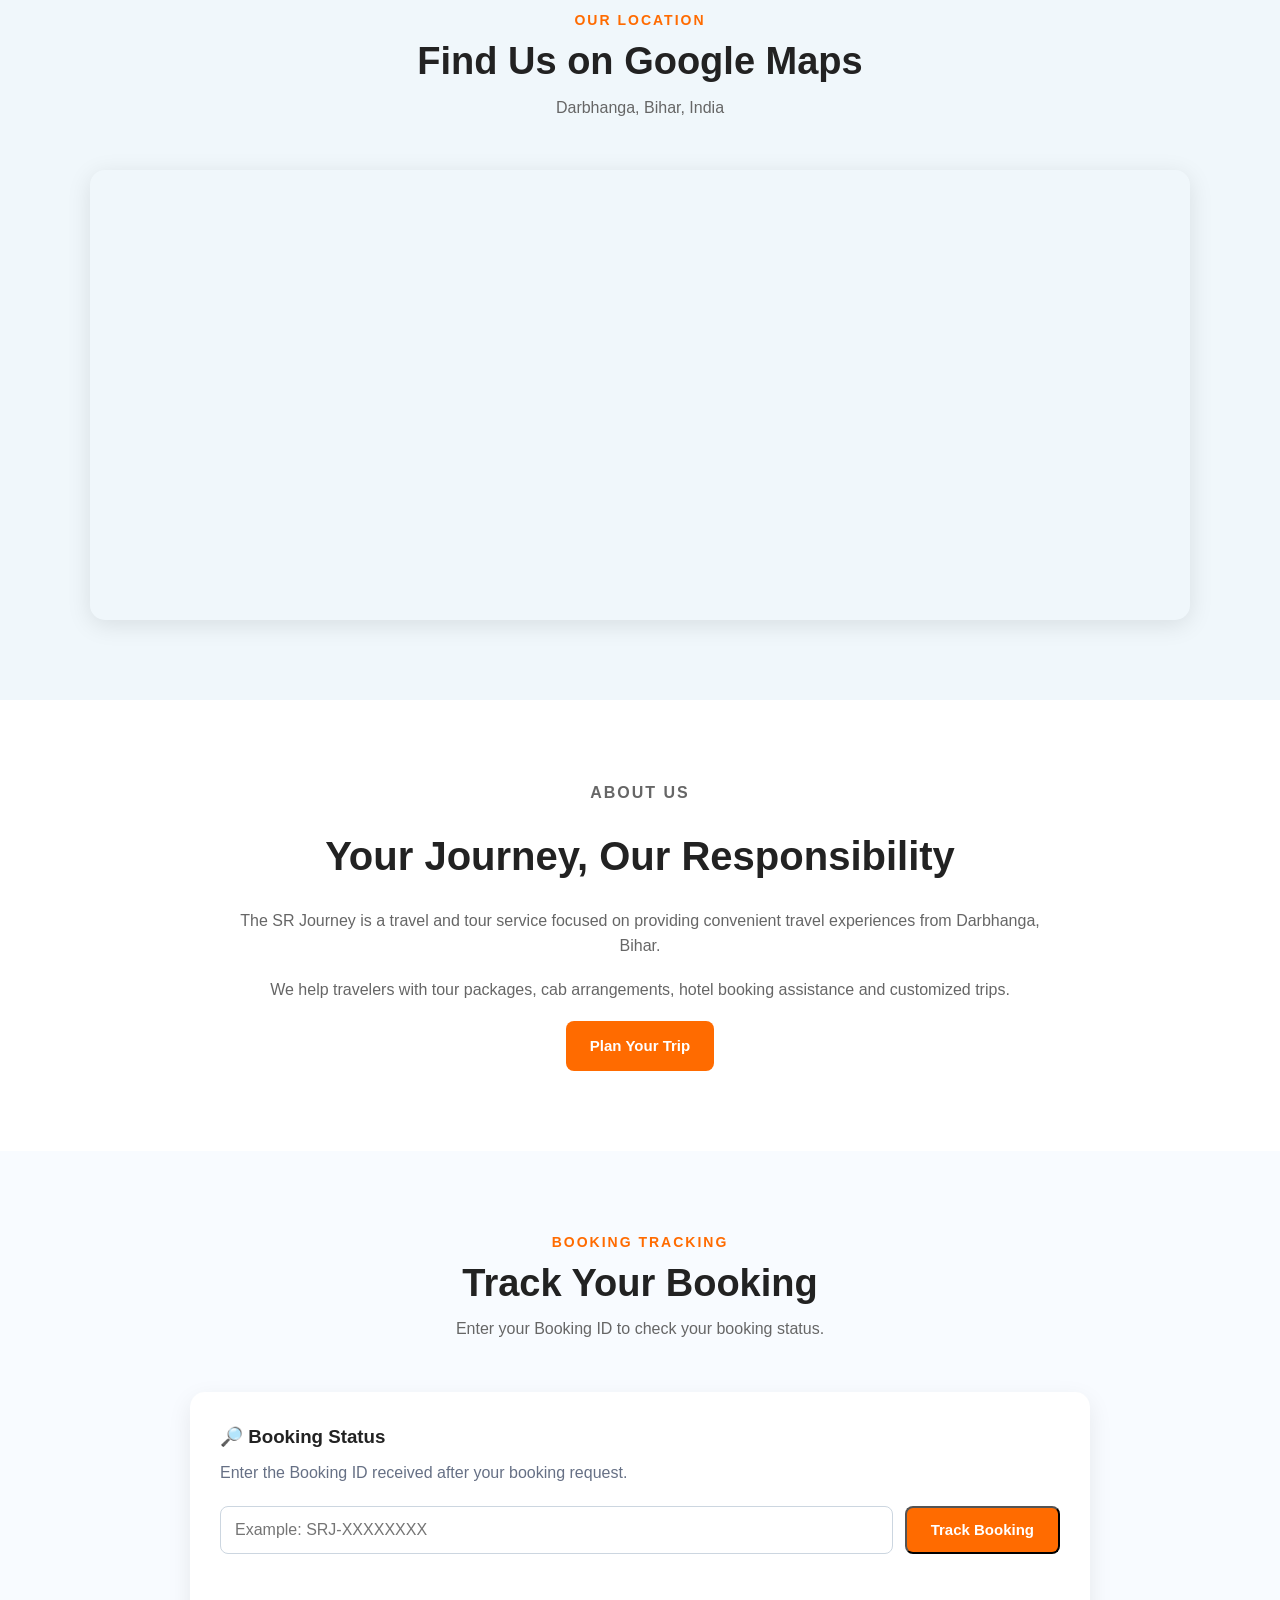
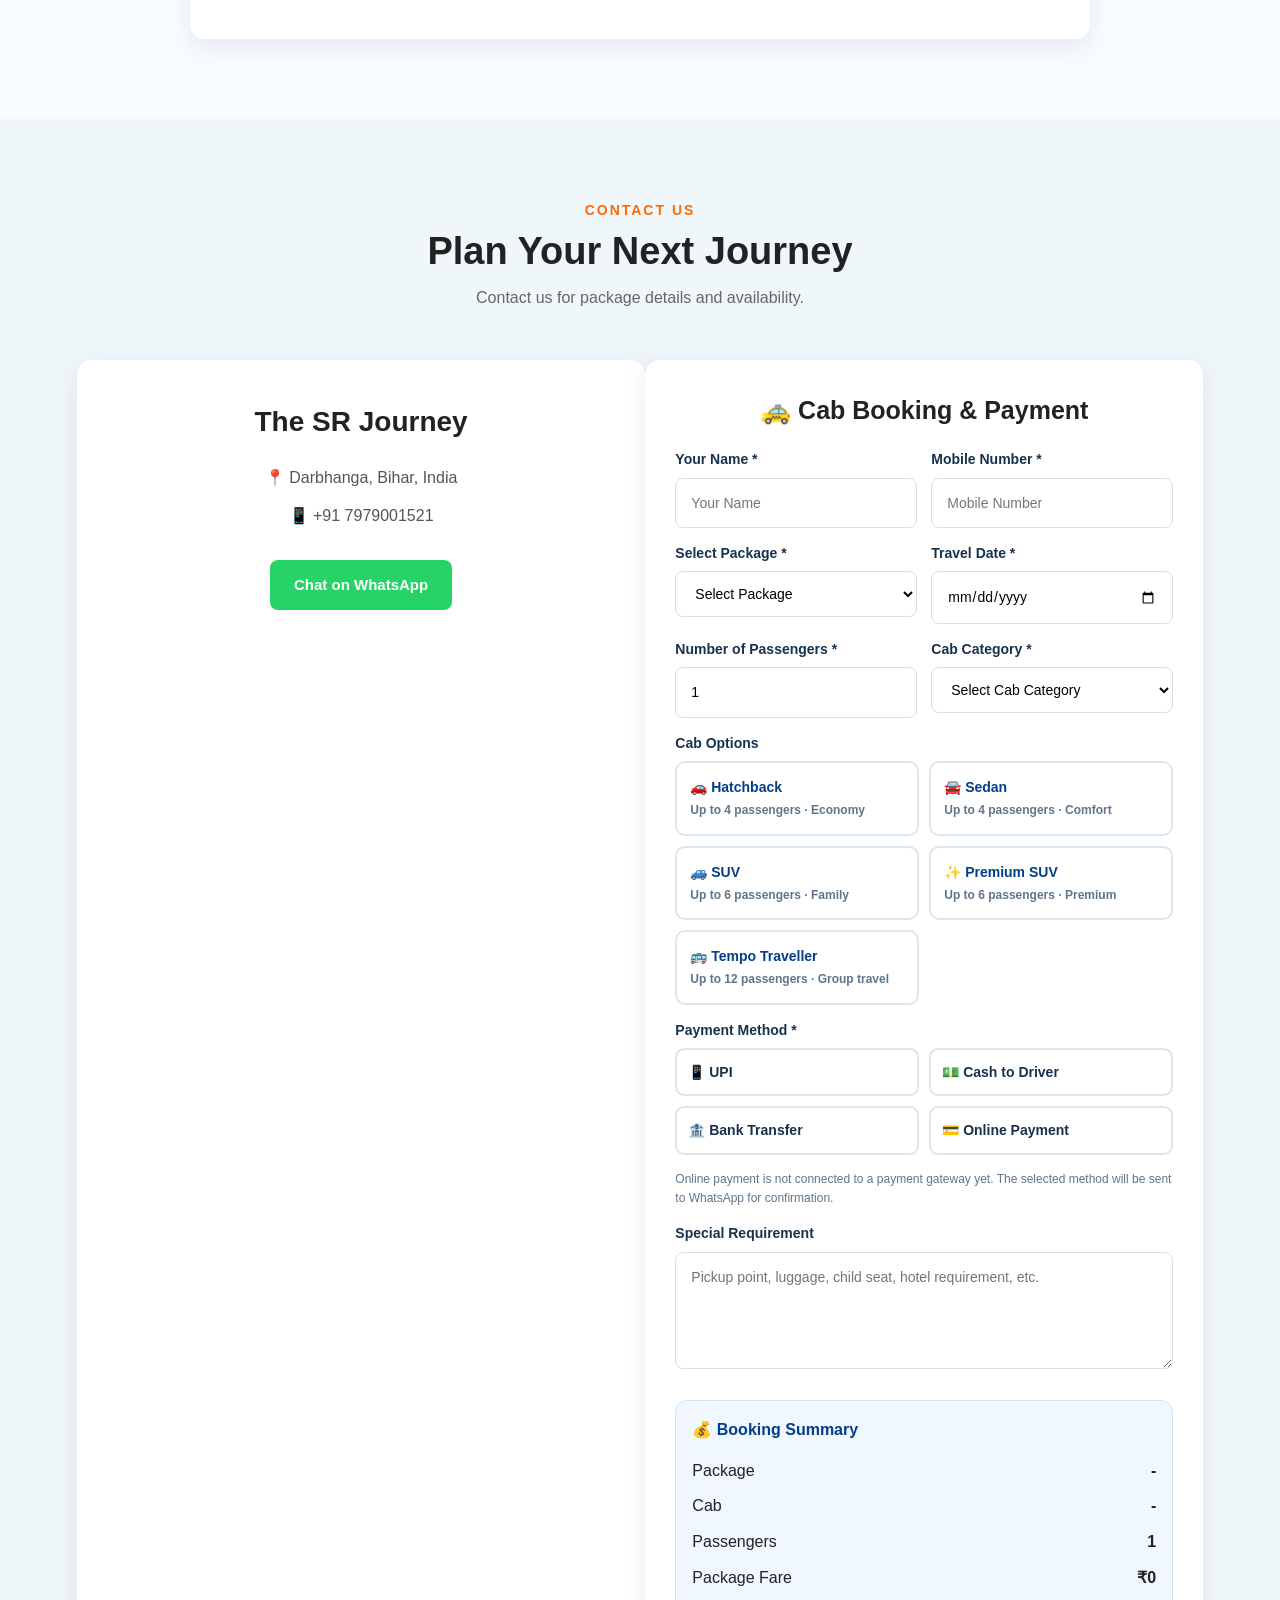
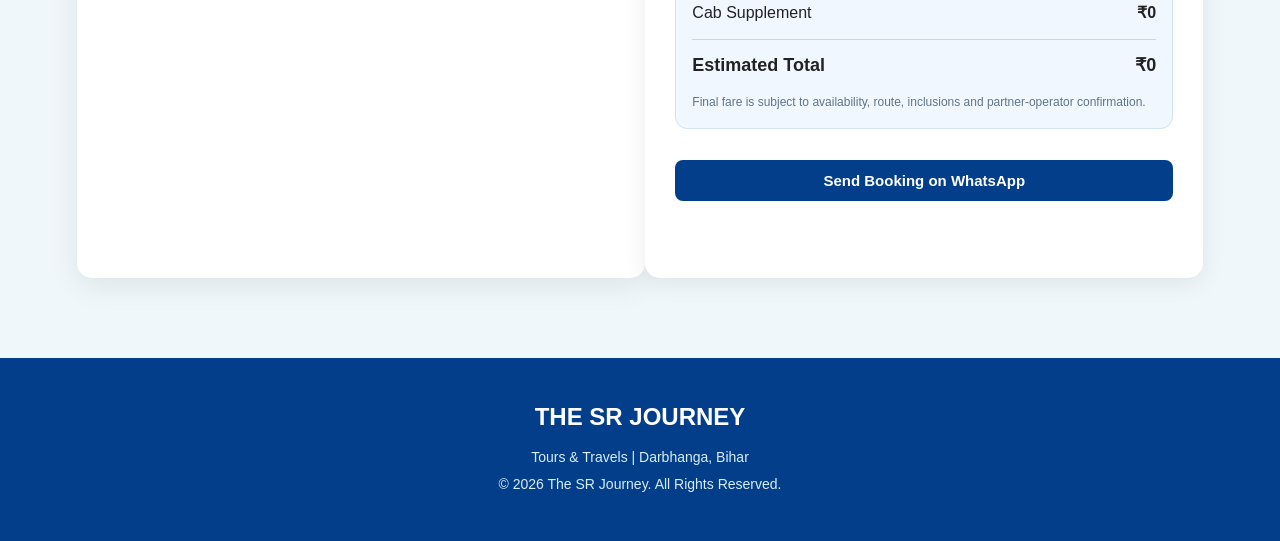
==== commit e32b98ca: "Update website with latest original files" ====
--- a/index.html
+++ b/index.html
@@ -46,6 +46,7 @@
             <a href="#services">Services</a>
             <a href="#gallery">Gallery</a>
             <a href="#about">About</a>
+            <a href="#tracking">Track Booking</a>
             <a href="#contact">Contact</a>
 
         </nav>
@@ -1257,7 +1258,156 @@
 
     </section>
 
-
+    <!-- ================= BOOKING TRACKING ================= -->
+
+<section id="tracking" class="section tracking-section">
+
+    <div class="section-title">
+
+        <p>BOOKING TRACKING</p>
+
+        <h2>Track Your Booking</h2>
+
+        <span>
+            Enter your Booking ID to check your booking status.
+        </span>
+
+    </div>
+
+    <div class="tracking-container">
+
+        <div class="tracking-card">
+
+            <h3>🔎 Booking Status</h3>
+
+            <p class="tracking-help">
+                Enter the Booking ID received after your booking request.
+            </p>
+
+            <div class="tracking-form">
+
+                <input
+                    type="text"
+                    id="trackingBookingId"
+                    placeholder="Example: SRJ-XXXXXXXX"
+                    autocomplete="off"
+                >
+
+                <button
+                    type="button"
+                    class="btn primary-btn"
+                    onclick="trackBooking()"
+                >
+                    Track Booking
+                </button>
+
+            </div>
+
+            <div
+                id="trackingMessage"
+                class="tracking-message"
+            ></div>
+
+            <!-- TRACKING RESULT -->
+
+            <div
+                id="trackingResult"
+                class="tracking-result"
+                hidden
+            >
+
+                <div class="tracking-status">
+                    <span>Booking Status</span>
+                    <strong id="trackBookingStatus">-</strong>
+                </div>
+
+                <div class="tracking-grid">
+
+                    <div>
+                        <small>Booking ID</small>
+                        <strong id="trackBookingId">-</strong>
+                    </div>
+
+                    <div>
+                        <small>Customer</small>
+                        <strong id="trackCustomer">-</strong>
+                    </div>
+
+                    <div>
+                        <small>Service</small>
+                        <strong id="trackService">-</strong>
+                    </div>
+
+                    <div>
+                        <small>Package</small>
+                        <strong id="trackPackage">-</strong>
+                    </div>
+
+                    <div>
+                        <small>Travel Date</small>
+                        <strong id="trackTravelDate">-</strong>
+                    </div>
+
+                    <div>
+                        <small>Passengers</small>
+                        <strong id="trackPassengers">-</strong>
+                    </div>
+
+                    <div>
+                        <small>Cab Category</small>
+                        <strong id="trackCab">-</strong>
+                    </div>
+
+                    <div>
+                        <small>Payment Status</small>
+                        <strong id="trackPaymentStatus">-</strong>
+                    </div>
+
+                </div>
+
+                <!-- PARTNER DETAILS -->
+
+                <div
+                    id="trackPartnerBox"
+                    class="tracking-partner"
+                    hidden
+                >
+
+                    <h3>🚕 Driver & Vehicle Details</h3>
+
+                    <div class="tracking-grid">
+
+                        <div>
+                            <small>Partner</small>
+                            <strong id="trackPartner">-</strong>
+                        </div>
+
+                        <div>
+                            <small>Driver</small>
+                            <strong id="trackDriver">-</strong>
+                        </div>
+
+                        <div>
+                            <small>Driver Mobile</small>
+                            <strong id="trackDriverMobile">-</strong>
+                        </div>
+
+                        <div>
+                            <small>Vehicle Number</small>
+                            <strong id="trackVehicle">-</strong>
+                        </div>
+
+                    </div>
+
+                </div>
+
+            </div>
+
+        </div>
+
+    </div>
+
+</section>
     <!-- ================= CONTACT ================= -->
 
     <section id="contact" class="section contact-section">
@@ -1427,6 +1577,70 @@
 
     <script src="script.js"></script>
 
+
+<!-- ================= BOOKING CONFIRMATION + VOUCHER MODAL ================= -->
+<div id="voucherModal" class="voucher-modal" aria-hidden="true">
+    <div class="voucher-modal-backdrop" data-close-voucher></div>
+
+    <div class="voucher-dialog" role="dialog" aria-modal="true" aria-labelledby="voucherTitle">
+        <div class="voucher-actions">
+            <button type="button" class="voucher-close" id="closeVoucher" aria-label="Close">✕</button>
+        </div>
+
+        <div id="voucherPrintArea" class="booking-voucher">
+            <div class="voucher-header">
+                <div>
+                    <div class="voucher-brand">THE SR JOURNEY</div>
+                    <div class="voucher-subtitle">Tours & Travels</div>
+                </div>
+                <div class="voucher-status" id="voucherStatus">ENQUIRY RECEIVED</div>
+            </div>
+
+            <div class="voucher-title-row">
+                <div>
+                    <div class="voucher-kicker" id="voucherType">BOOKING CONFIRMATION</div>
+                    <h2 id="voucherTitle">Booking Voucher</h2>
+                </div>
+                <div class="voucher-id-box">
+                    <span>Booking ID</span>
+                    <strong id="voucherId">SRJ-000000</strong>
+                </div>
+            </div>
+
+            <div class="voucher-grid">
+                <div><span>Customer</span><strong id="voucherCustomer">-</strong></div>
+                <div><span>Mobile</span><strong id="voucherPhone">-</strong></div>
+                <div><span>Service</span><strong id="voucherService">-</strong></div>
+                <div><span>Travel Date</span><strong id="voucherDate">-</strong></div>
+            </div>
+
+            <div class="voucher-details" id="voucherDetails"></div>
+
+            <div class="voucher-total-row">
+                <span>Estimated Total</span>
+                <strong id="voucherTotal">₹0</strong>
+            </div>
+
+            <div class="voucher-note">
+                <strong>Important:</strong>
+                This voucher confirms receipt of the booking/enquiry request.
+                Vehicle/hotel availability, final fare, inclusions and payment confirmation
+                remain subject to The SR Journey and partner-operator confirmation.
+            </div>
+
+            <div class="voucher-footer">
+                <span>📱 +91 7979001521</span>
+                <span>📍 Darbhanga, Bihar, India</span>
+            </div>
+        </div>
+
+        <div class="voucher-button-row">
+            <button type="button" class="btn primary-btn" id="printVoucher">🖨️ Print / Save PDF</button>
+            <button type="button" class="btn whatsapp-btn" id="sendVoucherWhatsApp">📱 Send on WhatsApp</button>
+        </div>
+    </div>
+</div>
+
 </body>
 
 </html>
--- a/style.css
+++ b/style.css
@@ -1341,3 +1341,564 @@
         padding: 20px;
     }
 }
+
+
+/* =========================================
+   PHASE 2 - BOOKING CONFIRMATION + VOUCHER
+   ========================================= */
+
+.voucher-modal {
+    position: fixed;
+    inset: 0;
+    display: none;
+    align-items: center;
+    justify-content: center;
+    padding: 20px;
+    z-index: 5000;
+}
+
+.voucher-modal.show {
+    display: flex;
+}
+
+.voucher-modal-backdrop {
+    position: absolute;
+    inset: 0;
+    background: rgba(0, 0, 0, .68);
+}
+
+.voucher-dialog {
+    position: relative;
+    z-index: 1;
+    width: min(850px, 100%);
+    max-height: 92vh;
+    overflow-y: auto;
+    padding: 18px;
+    background: #f5f7fa;
+    border-radius: 16px;
+    box-shadow: 0 20px 60px rgba(0,0,0,.30);
+}
+
+.voucher-actions {
+    display: flex;
+    justify-content: flex-end;
+    margin-bottom: 8px;
+}
+
+.voucher-close {
+    width: 38px;
+    height: 38px;
+    border: none;
+    border-radius: 50%;
+    background: #ffffff;
+    color: #333;
+    font-size: 18px;
+    cursor: pointer;
+}
+
+.booking-voucher {
+    background: #ffffff;
+    border: 1px solid #e3e8ee;
+    border-radius: 12px;
+    padding: 30px;
+}
+
+.voucher-header {
+    display: flex;
+    align-items: center;
+    justify-content: space-between;
+    gap: 15px;
+    padding-bottom: 18px;
+    border-bottom: 2px solid #023e8a;
+}
+
+.voucher-brand {
+    color: #023e8a;
+    font-size: 24px;
+    font-weight: 800;
+    letter-spacing: 1.5px;
+}
+
+.voucher-subtitle {
+    color: #666;
+    font-size: 13px;
+}
+
+.voucher-status {
+    padding: 8px 12px;
+    border-radius: 20px;
+    background: #fff3df;
+    color: #9a5a00;
+    font-size: 12px;
+    font-weight: 800;
+}
+
+.voucher-title-row {
+    display: flex;
+    justify-content: space-between;
+    gap: 20px;
+    margin: 25px 0;
+}
+
+.voucher-kicker {
+    color: #ff6b00;
+    font-size: 12px;
+    font-weight: 800;
+    letter-spacing: 1.5px;
+}
+
+.voucher-title-row h2 {
+    margin-top: 5px;
+    color: #222;
+    font-size: 28px;
+}
+
+.voucher-id-box {
+    min-width: 170px;
+    padding: 12px 15px;
+    border: 1px solid #dce5ed;
+    border-radius: 10px;
+    background: #f8fbfd;
+    text-align: right;
+}
+
+.voucher-id-box span {
+    display: block;
+    color: #777;
+    font-size: 11px;
+    margin-bottom: 3px;
+}
+
+.voucher-id-box strong {
+    color: #023e8a;
+    font-size: 15px;
+}
+
+.voucher-grid {
+    display: grid;
+    grid-template-columns: repeat(2, 1fr);
+    gap: 14px;
+    margin-bottom: 20px;
+}
+
+.voucher-grid > div,
+.voucher-detail-row {
+    padding: 12px;
+    border: 1px solid #edf0f3;
+    border-radius: 8px;
+    background: #fafbfc;
+}
+
+.voucher-grid span,
+.voucher-detail-row span {
+    display: block;
+    margin-bottom: 4px;
+    color: #777;
+    font-size: 12px;
+}
+
+.voucher-grid strong,
+.voucher-detail-row strong {
+    color: #222;
+    font-size: 14px;
+}
+
+.voucher-details {
+    display: grid;
+    grid-template-columns: repeat(2, 1fr);
+    gap: 10px;
+}
+
+.voucher-total-row {
+    display: flex;
+    justify-content: space-between;
+    align-items: center;
+    gap: 15px;
+    margin-top: 20px;
+    padding: 16px;
+    border-radius: 10px;
+    background: #023e8a;
+    color: #ffffff;
+    font-size: 17px;
+}
+
+.voucher-total-row strong {
+    font-size: 22px;
+}
+
+.voucher-note {
+    margin-top: 18px;
+    padding: 14px;
+    border-left: 4px solid #ffb703;
+    border-radius: 7px;
+    background: #fffaf0;
+    color: #555;
+    font-size: 12px;
+    line-height: 1.6;
+}
+
+.voucher-footer {
+    display: flex;
+    justify-content: space-between;
+    gap: 15px;
+    margin-top: 18px;
+    padding-top: 15px;
+    border-top: 1px solid #e5e5e5;
+    color: #666;
+    font-size: 12px;
+}
+
+.voucher-button-row {
+    display: flex;
+    justify-content: center;
+    gap: 12px;
+    flex-wrap: wrap;
+    padding-top: 15px;
+}
+
+@media (max-width: 600px) {
+    .voucher-dialog {
+        padding: 10px;
+        max-height: 96vh;
+    }
+
+    .booking-voucher {
+        padding: 20px 15px;
+    }
+
+    .voucher-header,
+    .voucher-title-row,
+    .voucher-footer {
+        flex-direction: column;
+        align-items: flex-start;
+    }
+
+    .voucher-title-row {
+        margin: 18px 0;
+    }
+
+    .voucher-id-box {
+        width: 100%;
+        text-align: left;
+    }
+
+    .voucher-grid,
+    .voucher-details {
+        grid-template-columns: 1fr;
+    }
+
+    .voucher-total-row {
+        font-size: 15px;
+    }
+
+    .voucher-total-row strong {
+        font-size: 19px;
+    }
+
+    .voucher-button-row .btn {
+        width: 100%;
+        text-align: center;
+    }
+}
+
+@media print {
+    @page {
+        size: A4;
+        margin: 10mm;
+    }
+
+    html,
+    body {
+        width: 100%;
+        min-height: auto !important;
+        margin: 0 !important;
+        padding: 0 !important;
+        background: #ffffff !important;
+    }
+
+    /* Remove the entire website from the print layout.
+       visibility:hidden is not enough because hidden elements still occupy pages. */
+    body > :not(#voucherModal) {
+        display: none !important;
+    }
+
+    body > #voucherModal {
+        display: block !important;
+    }
+
+    #voucherModal,
+    #voucherModal * {
+        visibility: visible !important;
+    }
+
+    #voucherModal {
+        position: static !important;
+        display: block !important;
+        inset: auto !important;
+        width: 100% !important;
+        height: auto !important;
+        padding: 0 !important;
+        margin: 0 !important;
+        background: #ffffff !important;
+        overflow: visible !important;
+    }
+
+    #voucherModal .voucher-modal-backdrop,
+    #voucherModal .voucher-actions,
+    #voucherModal .voucher-button-row {
+        display: none !important;
+    }
+
+    #voucherModal .voucher-dialog {
+        position: static !important;
+        width: 100% !important;
+        max-width: none !important;
+        max-height: none !important;
+        overflow: visible !important;
+        margin: 0 !important;
+        padding: 0 !important;
+        background: #ffffff !important;
+        border-radius: 0 !important;
+        box-shadow: none !important;
+    }
+
+    #voucherModal .booking-voucher {
+        width: 100% !important;
+        margin: 0 !important;
+        padding: 12mm !important;
+        border: 1px solid #d9dfe5 !important;
+        border-radius: 0 !important;
+        box-shadow: none !important;
+        box-sizing: border-box !important;
+        break-inside: avoid !important;
+        page-break-inside: avoid !important;
+    }
+
+    #voucherModal .voucher-header,
+    #voucherModal .voucher-title-row,
+    #voucherModal .voucher-grid,
+    #voucherModal .voucher-details,
+    #voucherModal .voucher-total-row,
+    #voucherModal .voucher-note,
+    #voucherModal .voucher-footer {
+        break-inside: avoid !important;
+        page-break-inside: avoid !important;
+    }
+
+    #voucherModal .voucher-grid,
+    #voucherModal .voucher-details {
+        display: grid !important;
+    }
+
+    #voucherModal .voucher-detail-row,
+    #voucherModal .voucher-grid > div {
+        break-inside: avoid !important;
+        page-break-inside: avoid !important;
+    }
+}
+/* =========================================
+   BOOKING TRACKING
+   ========================================= */
+
+.tracking-section {
+    background: #f8fbff;
+}
+
+.tracking-container {
+    max-width: 900px;
+    margin: 0 auto;
+}
+
+.tracking-card {
+    background: #ffffff;
+    padding: 30px;
+    border-radius: 15px;
+    box-shadow: 0 8px 25px rgba(0,0,0,0.08);
+}
+
+.tracking-card h3 {
+    margin-bottom: 8px;
+}
+
+.tracking-help {
+    color: #667085;
+    margin-bottom: 20px;
+}
+
+.tracking-form {
+    display: flex;
+    gap: 12px;
+    margin-bottom: 20px;
+}
+
+.tracking-form input {
+    flex: 1;
+    padding: 14px;
+    border: 1px solid #ccd6e0;
+    border-radius: 8px;
+    font-size: 16px;
+}
+
+.tracking-message {
+    margin: 15px 0;
+    font-weight: 600;
+}
+
+.tracking-result {
+    margin-top: 25px;
+}
+
+.tracking-status {
+    padding: 18px;
+    background: #eef6ff;
+    border-radius: 10px;
+    margin-bottom: 20px;
+
+    display: flex;
+    justify-content: space-between;
+    align-items: center;
+}
+
+.tracking-grid {
+    display: grid;
+    grid-template-columns: repeat(2, 1fr);
+    gap: 15px;
+}
+
+.tracking-grid > div {
+    padding: 15px;
+    background: #f8f9fa;
+    border-radius: 8px;
+}
+
+.tracking-grid small {
+    display: block;
+    color: #667085;
+    margin-bottom: 5px;
+}
+
+.tracking-grid strong {
+    display: block;
+}
+
+.tracking-partner {
+    margin-top: 25px;
+    padding-top: 20px;
+    border-top: 1px solid #ddd;
+}
+
+.tracking-partner h3 {
+    margin-bottom: 15px;
+}
+
+@media (max-width: 768px) {
+
+    .tracking-form {
+        flex-direction: column;
+    }
+
+    .tracking-grid {
+        grid-template-columns: 1fr;
+    }
+
+    .tracking-status {
+        flex-direction: column;
+        align-items: flex-start;
+        gap: 8px;
+    }
+
+}
+/* =========================================
+   PHASE 3.6.6 - TRACKING UI POLISH
+   ========================================= */
+
+.tracking-message {
+    padding: 10px 0;
+    color: #176b3a;
+}
+
+.tracking-status strong {
+    padding: 7px 14px;
+    border-radius: 20px;
+    background: #dff5e7;
+    color: #176b3a;
+}
+
+/* Driver & Vehicle Card */
+
+.tracking-partner {
+    margin-top: 30px;
+    padding: 22px;
+    border-radius: 12px;
+    background: #f7fbff;
+    border: 1px solid #d8e8f5;
+}
+
+.tracking-partner h3 {
+    color: #023e8a;
+}
+
+/* Driver mobile button */
+
+.driver-call-btn {
+    display: inline-block;
+    margin-top: 8px;
+    padding: 8px 14px;
+    border-radius: 7px;
+    background: #198754;
+    color: white;
+    text-decoration: none;
+    font-weight: 700;
+}
+
+.driver-call-btn:hover {
+    opacity: 0.9;
+}
+
+/* Booking Status Colors */
+
+.status-confirmed {
+    background: #dff5e7 !important;
+    color: #176b3a !important;
+}
+
+.status-pending {
+    background: #fff3cd !important;
+    color: #856404 !important;
+}
+
+.status-completed {
+    background: #d9edf7 !important;
+    color: #0c5460 !important;
+}
+
+.status-cancelled {
+    background: #f8d7da !important;
+    color: #842029 !important;
+}
+
+.driver-call-btn,
+.driver-whatsapp-btn {
+    display: inline-block;
+    margin-top: 8px;
+    margin-right: 8px;
+    padding: 9px 14px;
+    border-radius: 6px;
+    text-decoration: none;
+    font-weight: 600;
+}
+
+.driver-call-btn {
+    background: #023e8a;
+    color: white;
+}
+
+.driver-whatsapp-btn {
+    background: #25D366;
+    color: white;
+}
+
+.driver-call-btn:hover,
+.driver-whatsapp-btn:hover {
+    opacity: 0.9;
+}
